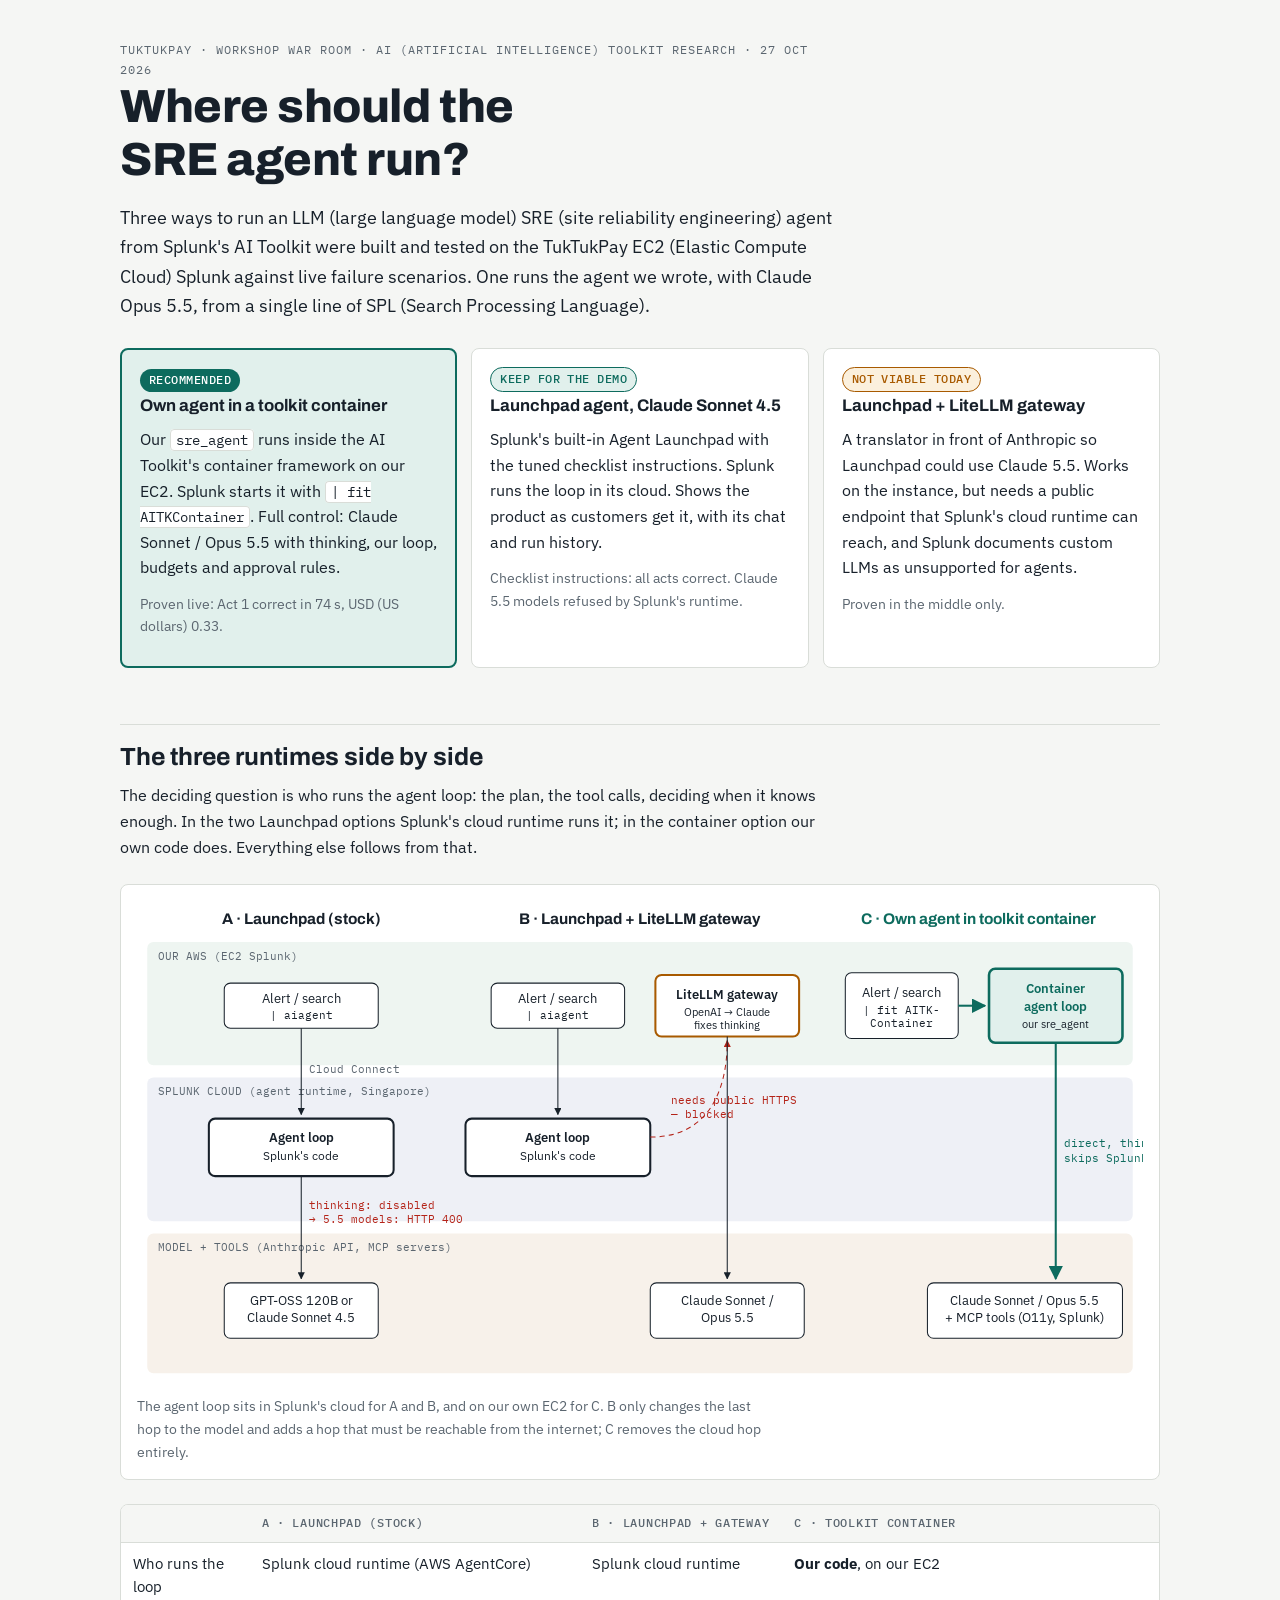
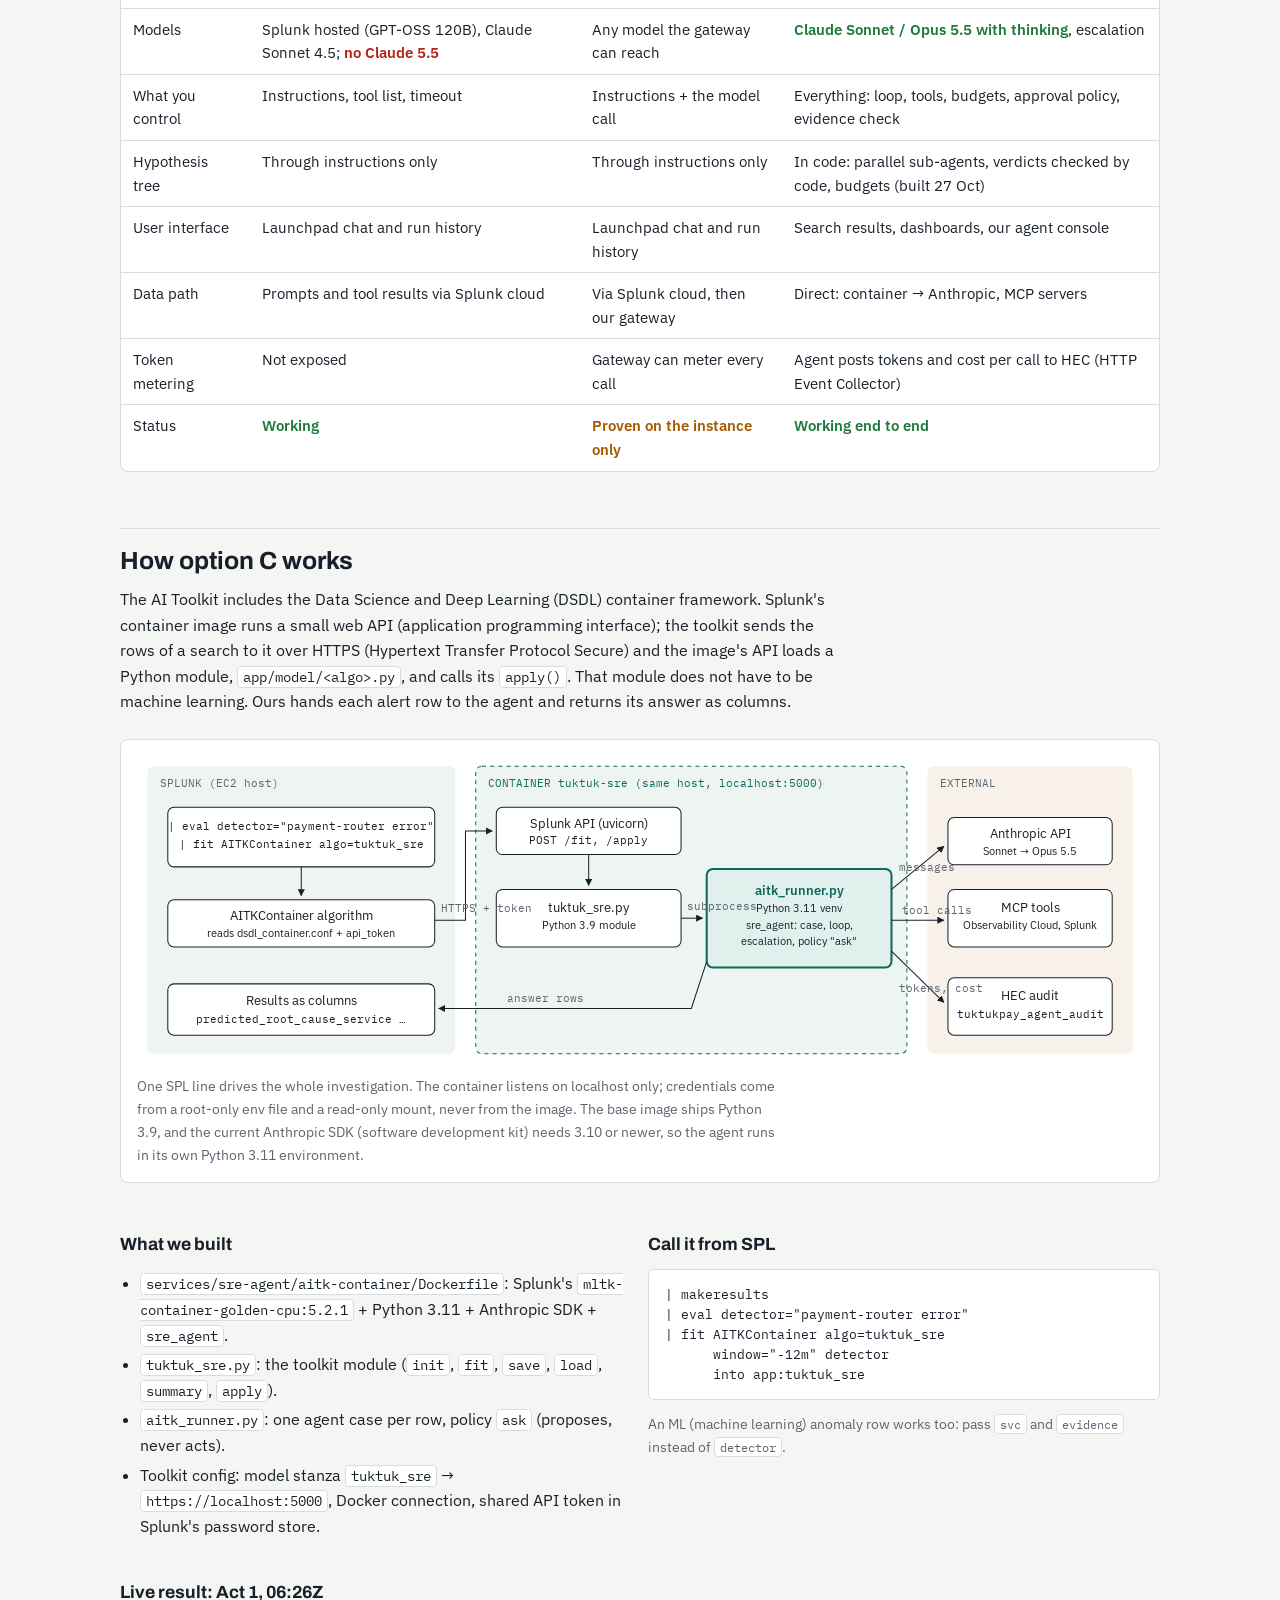
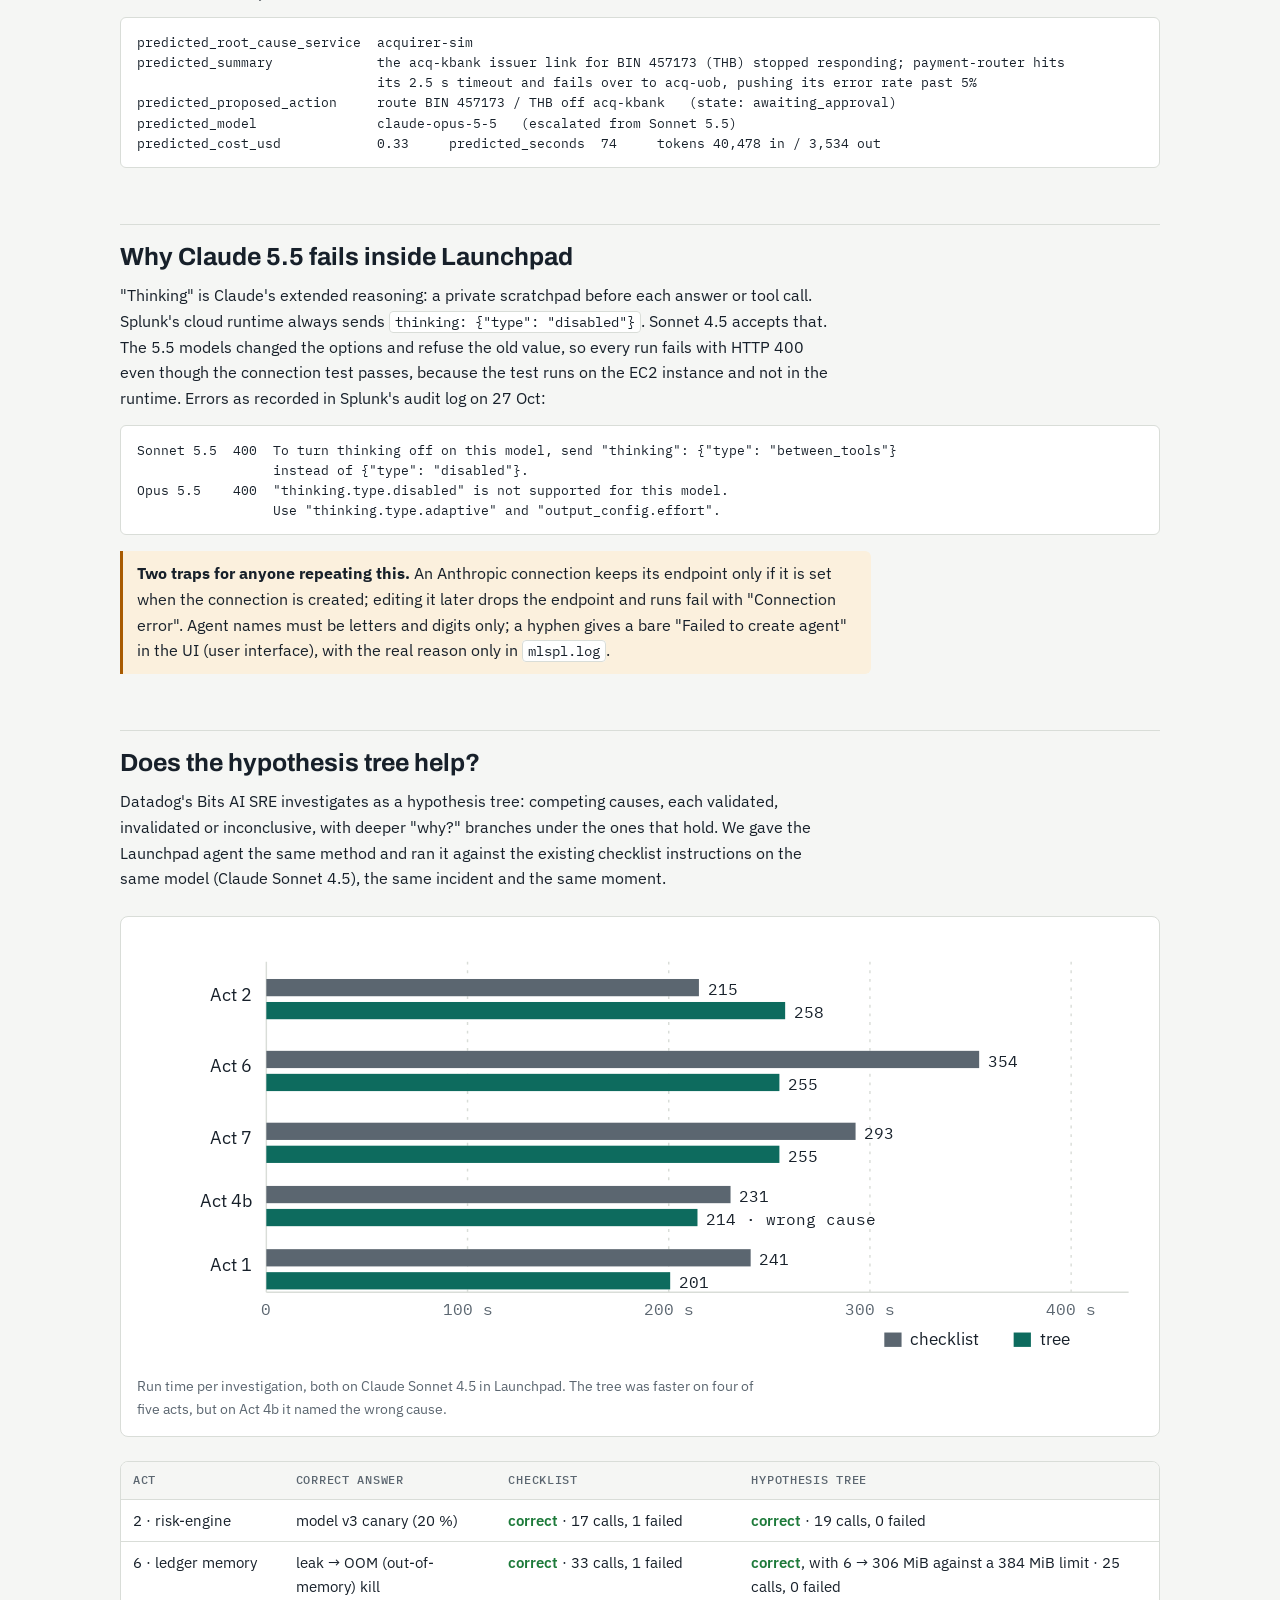
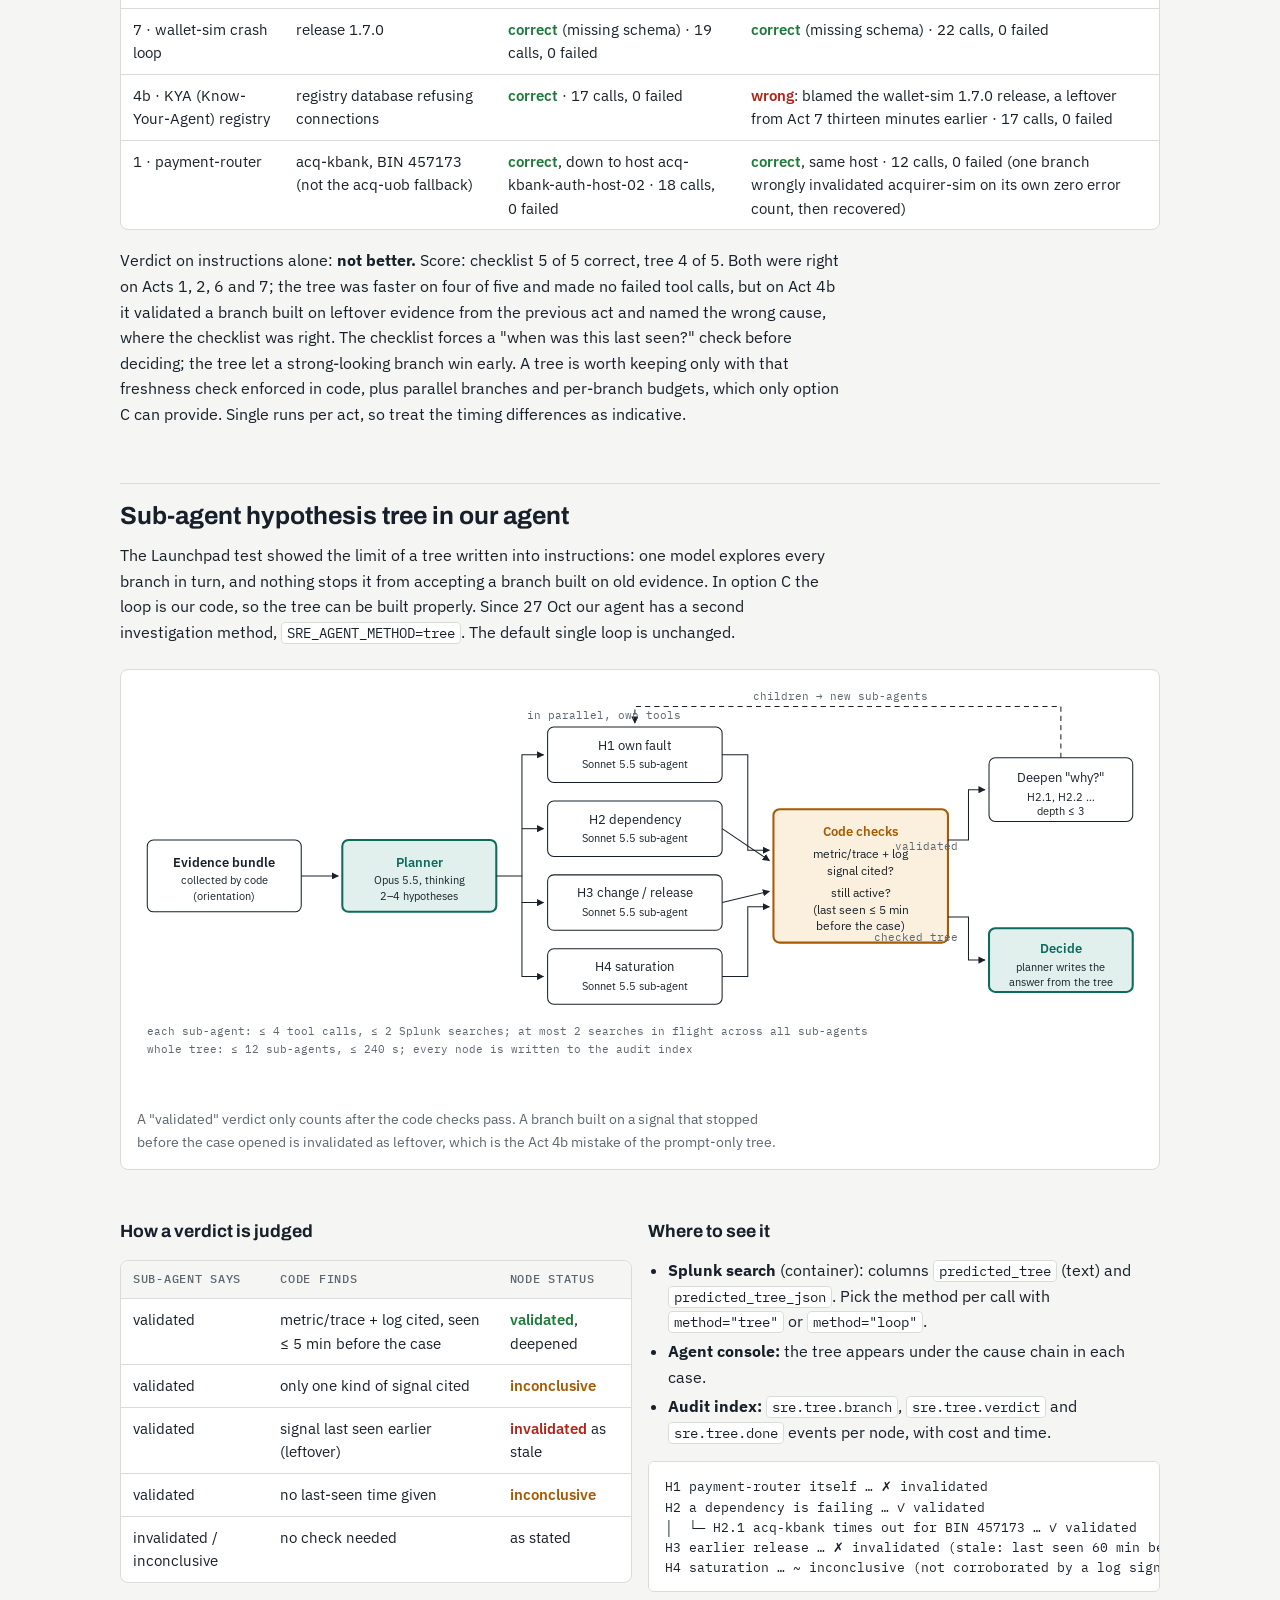
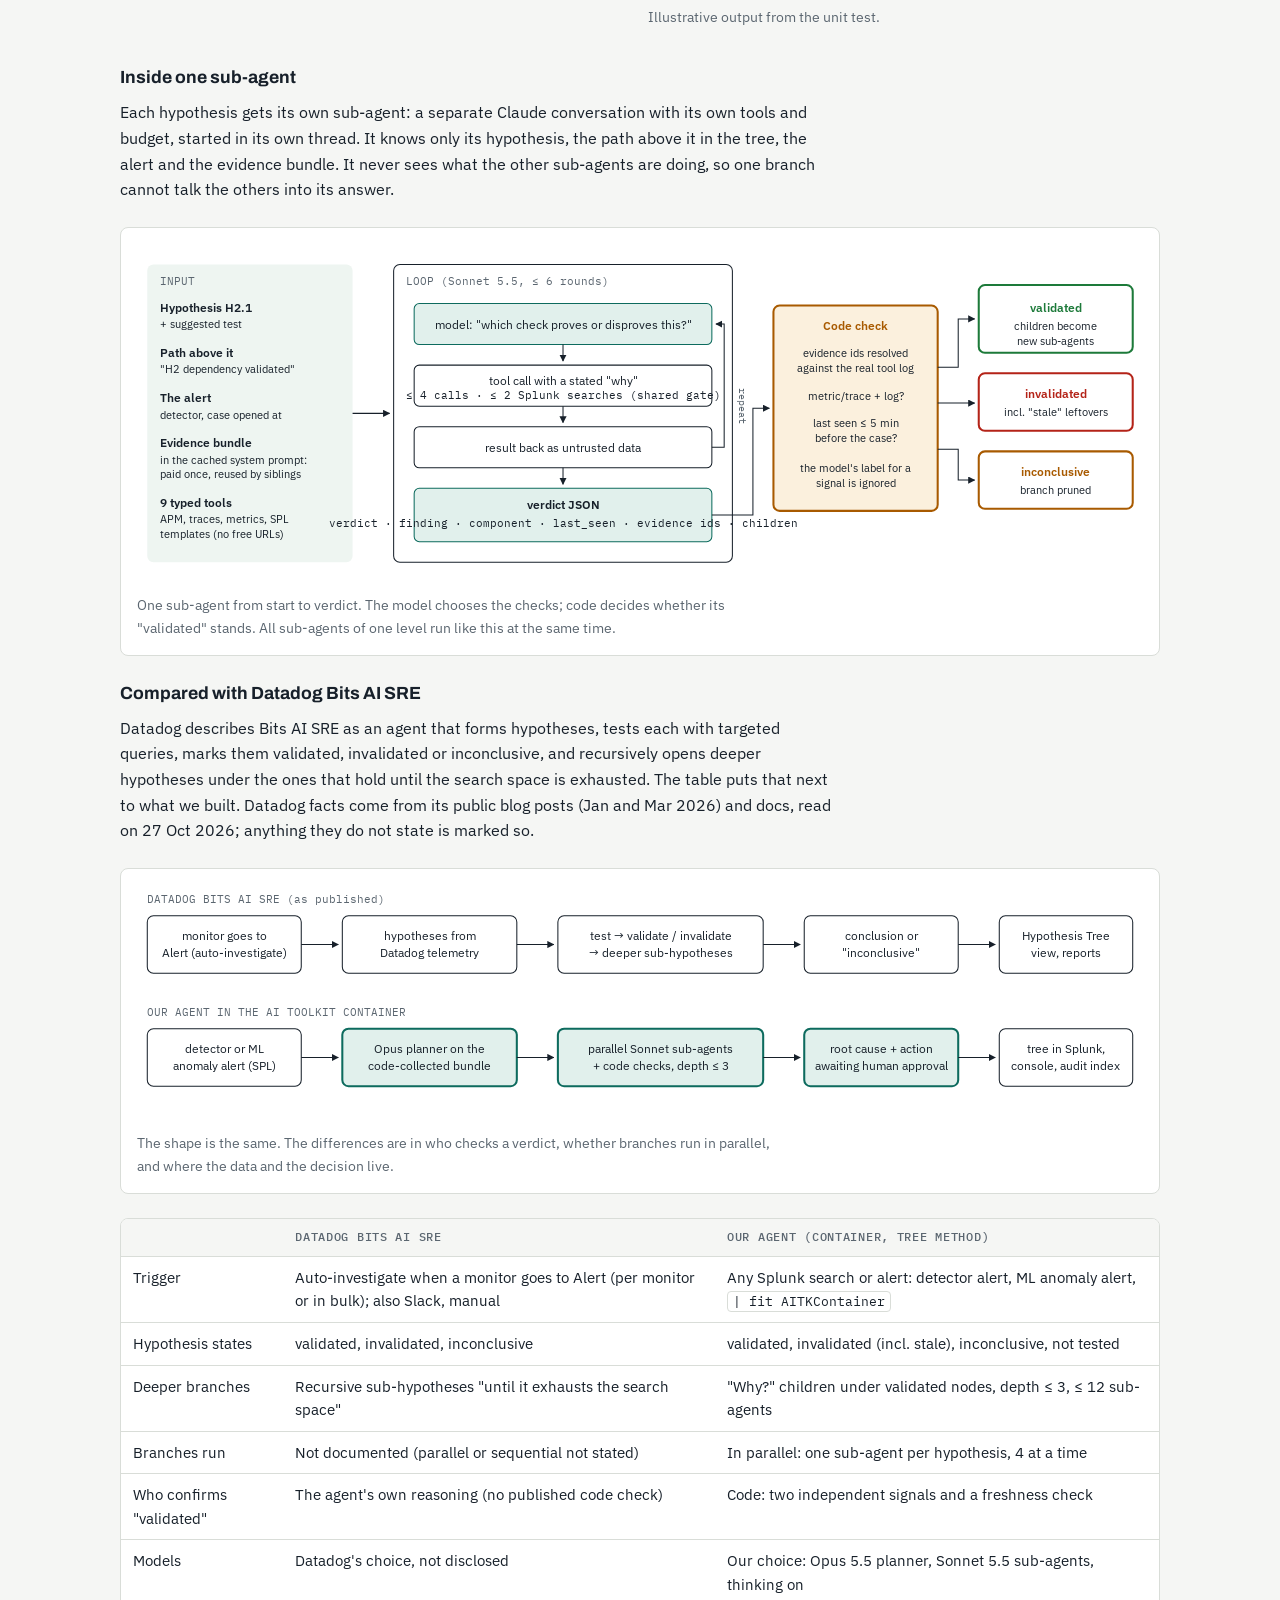
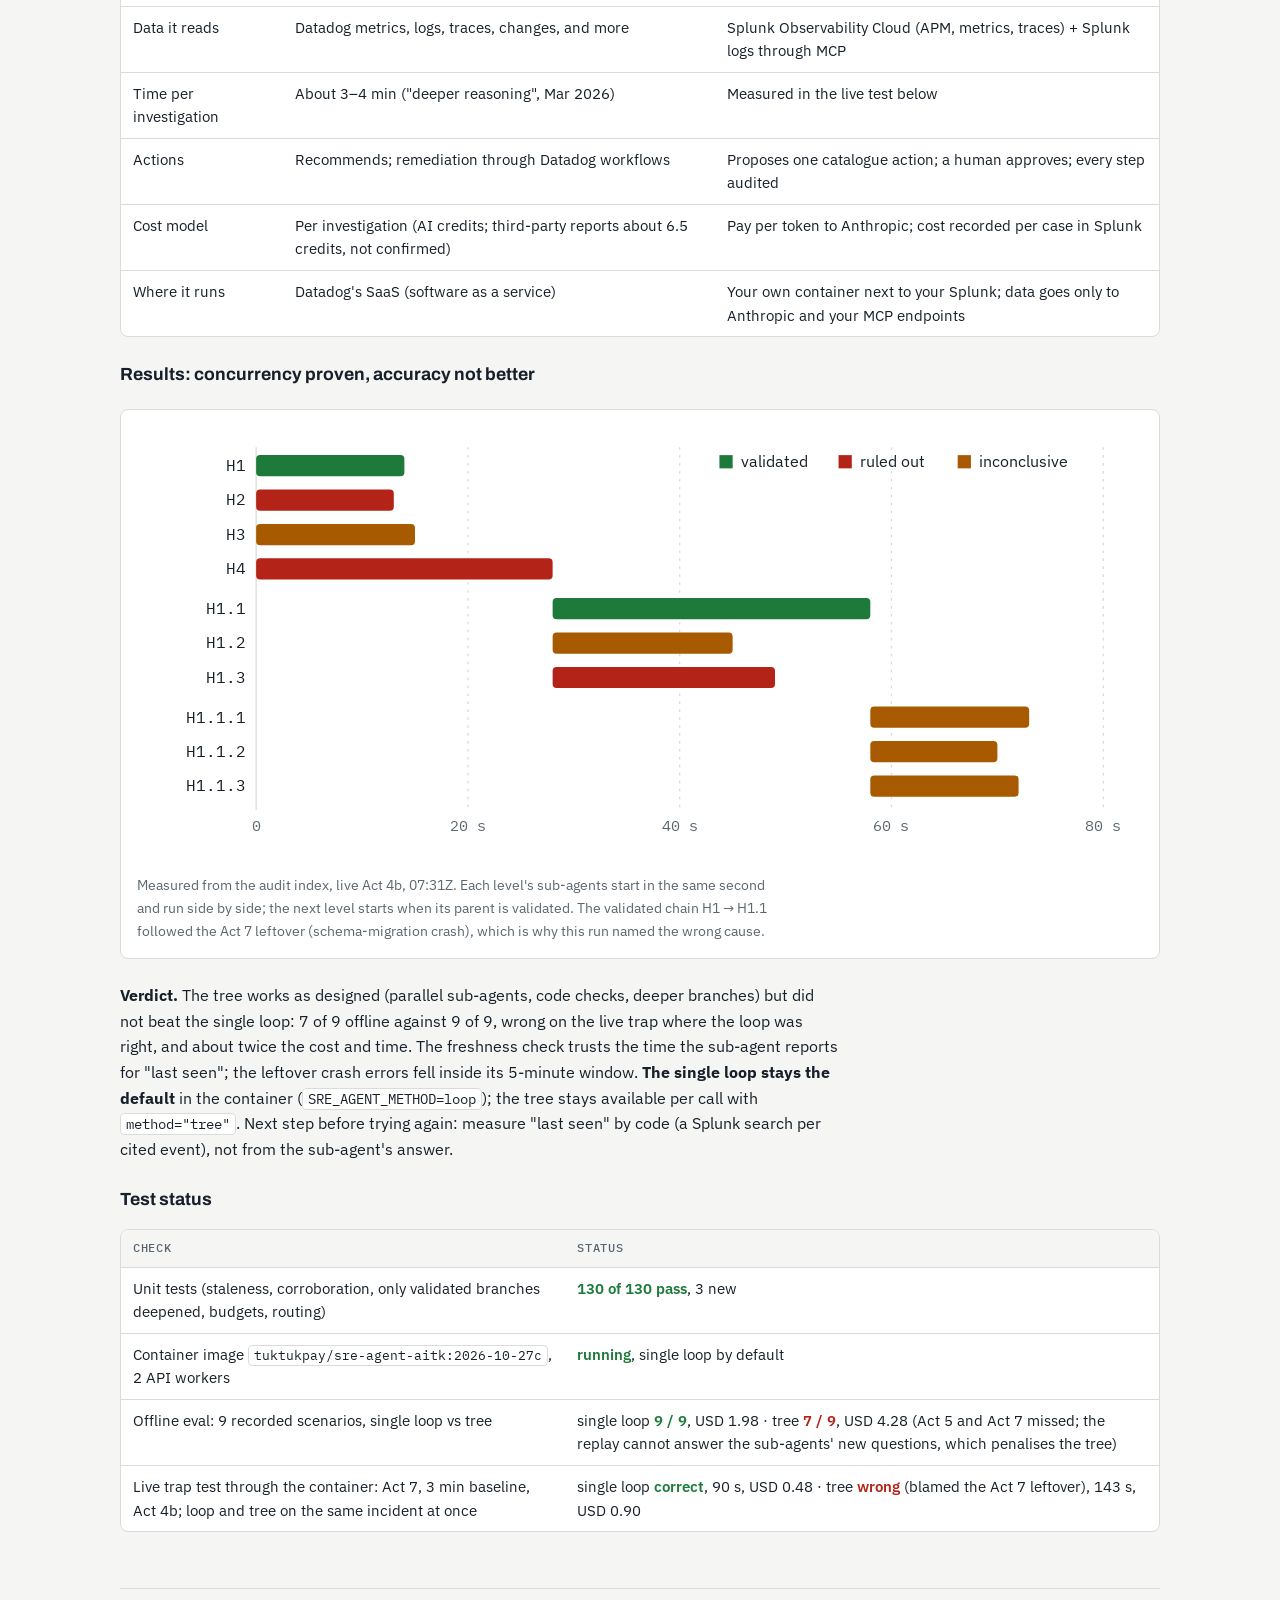
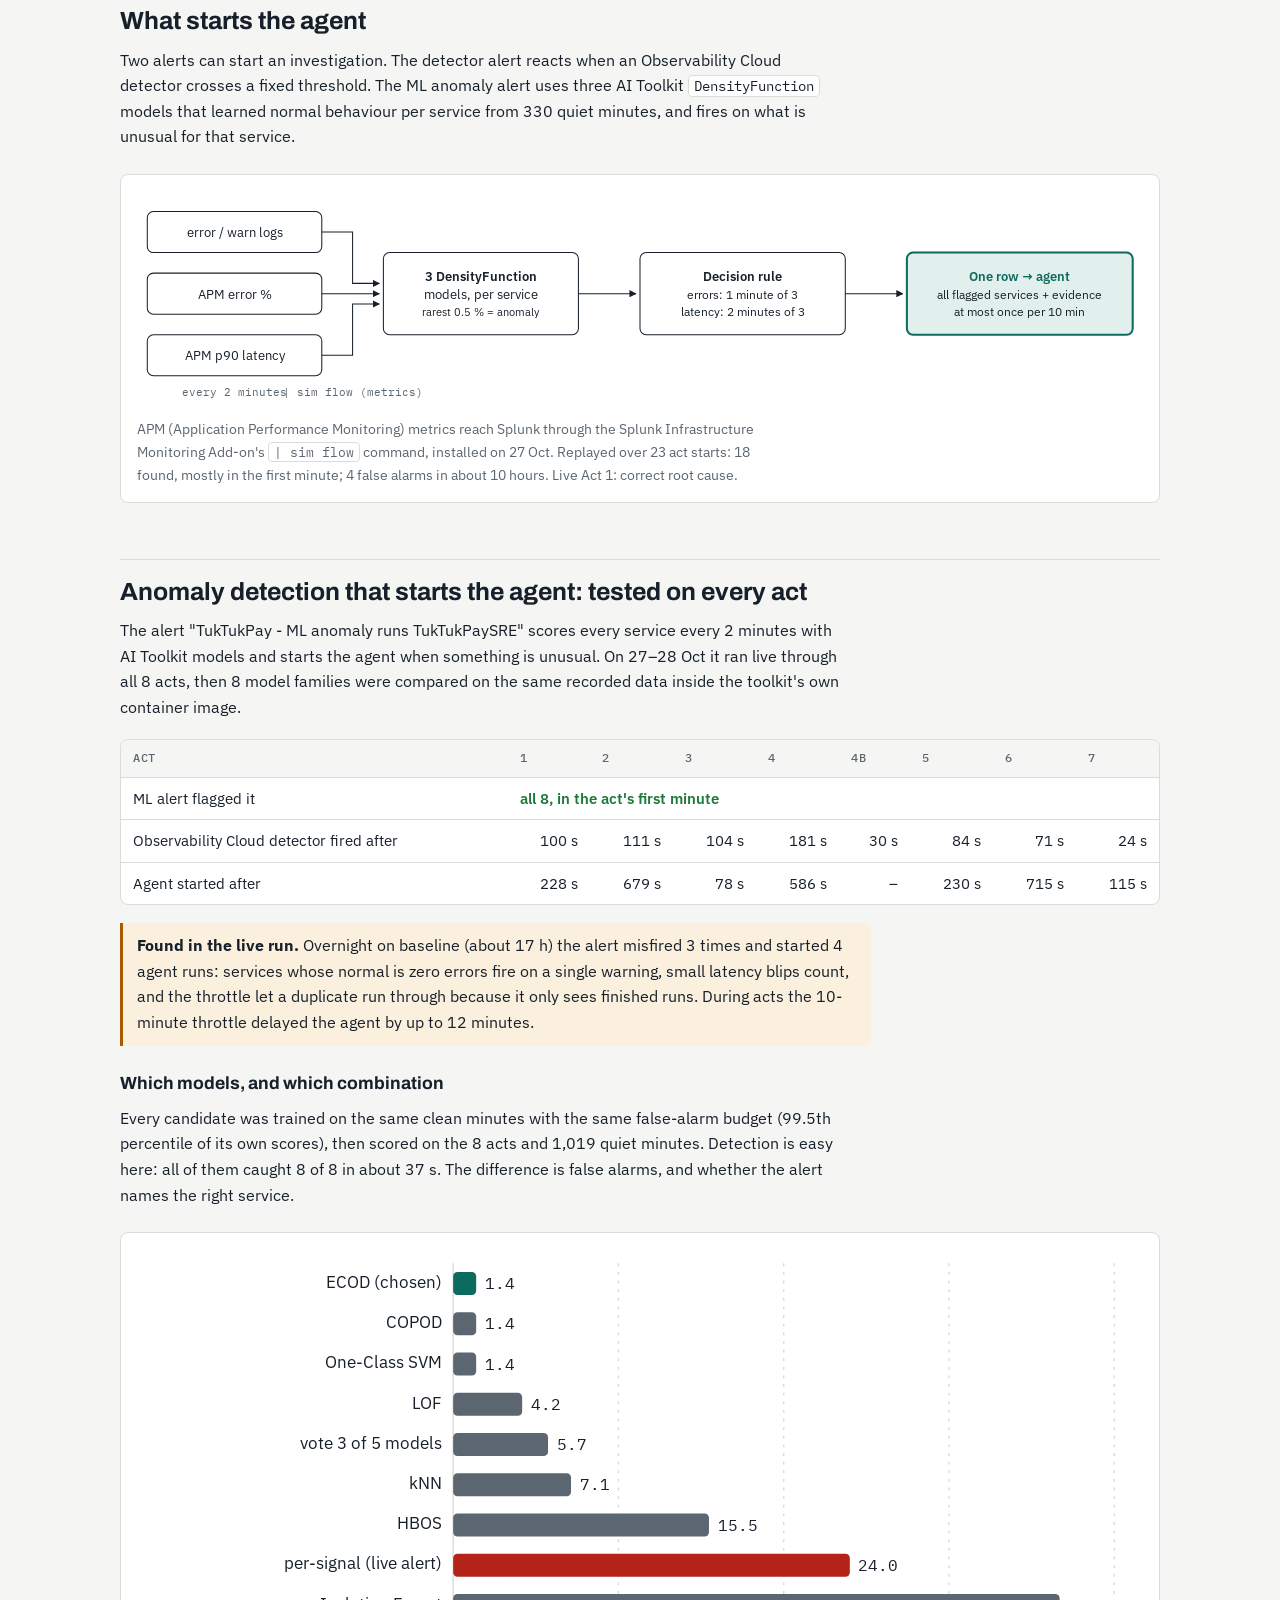
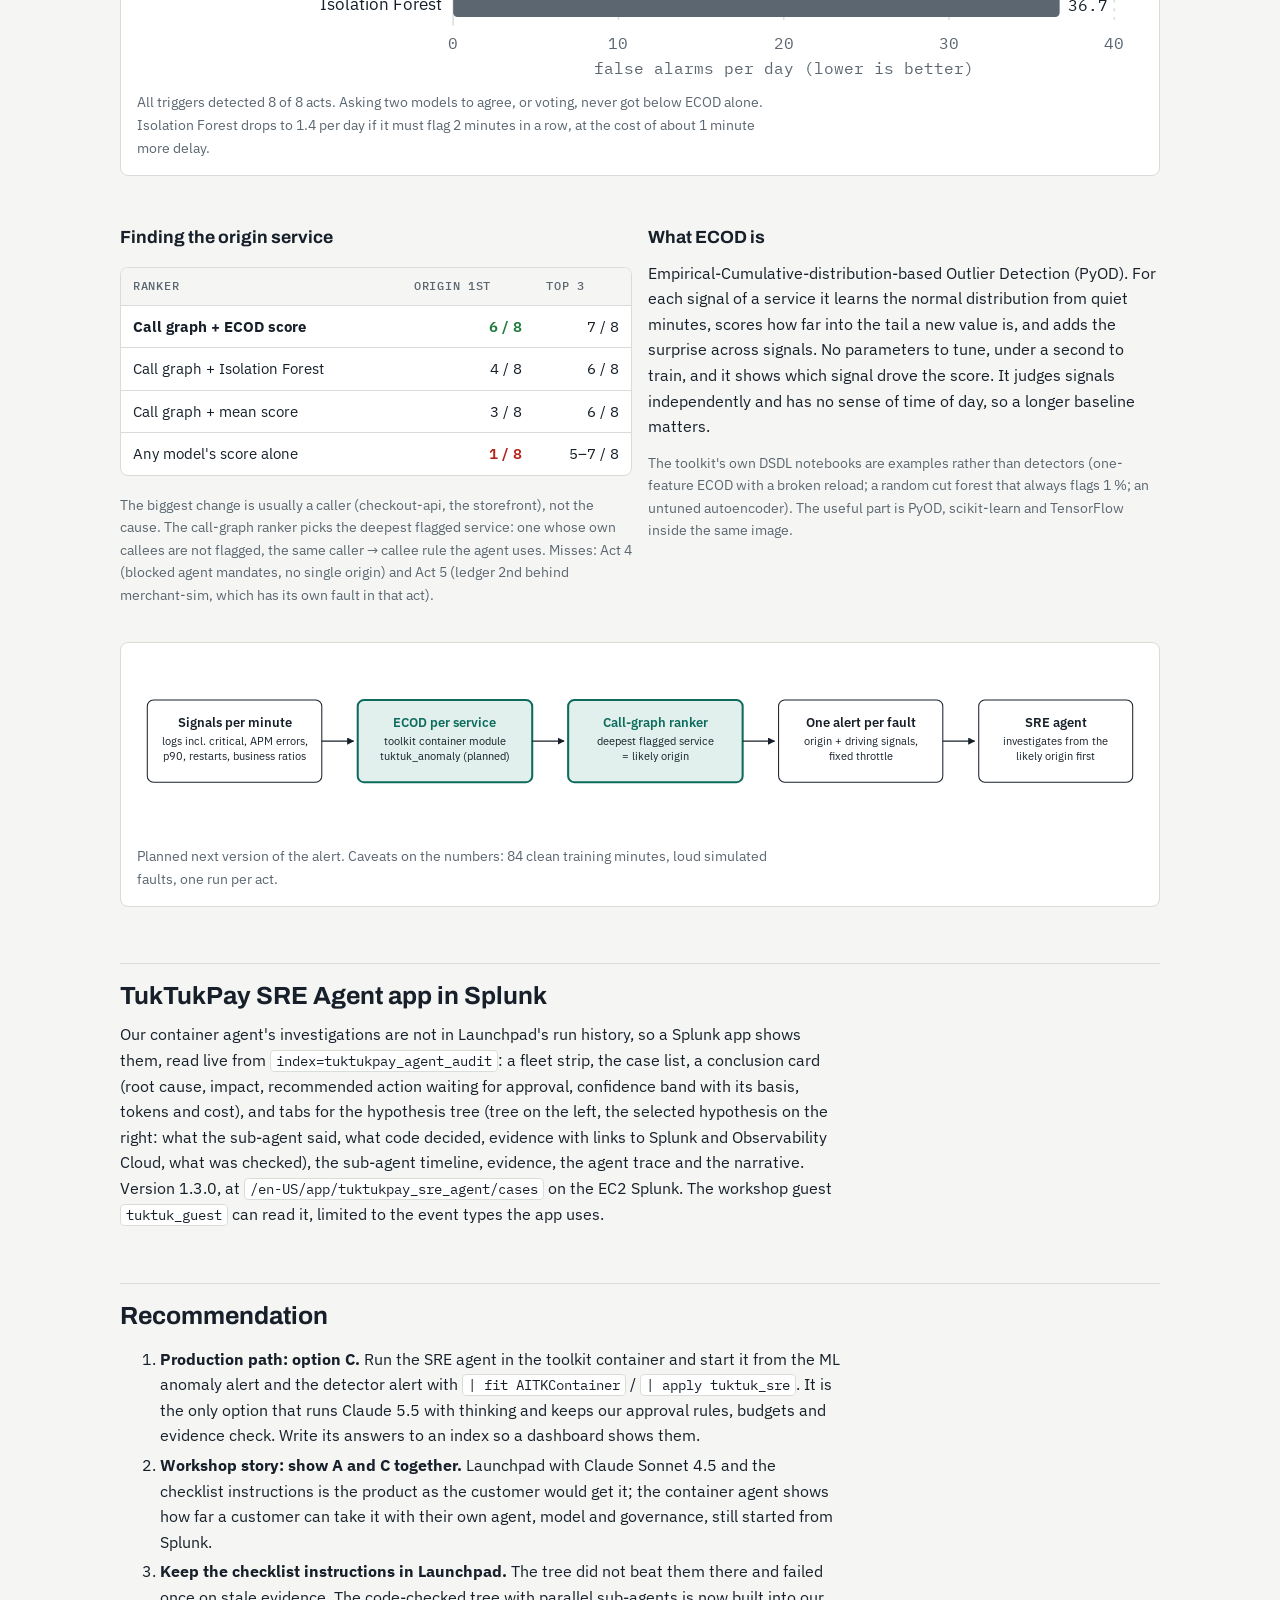
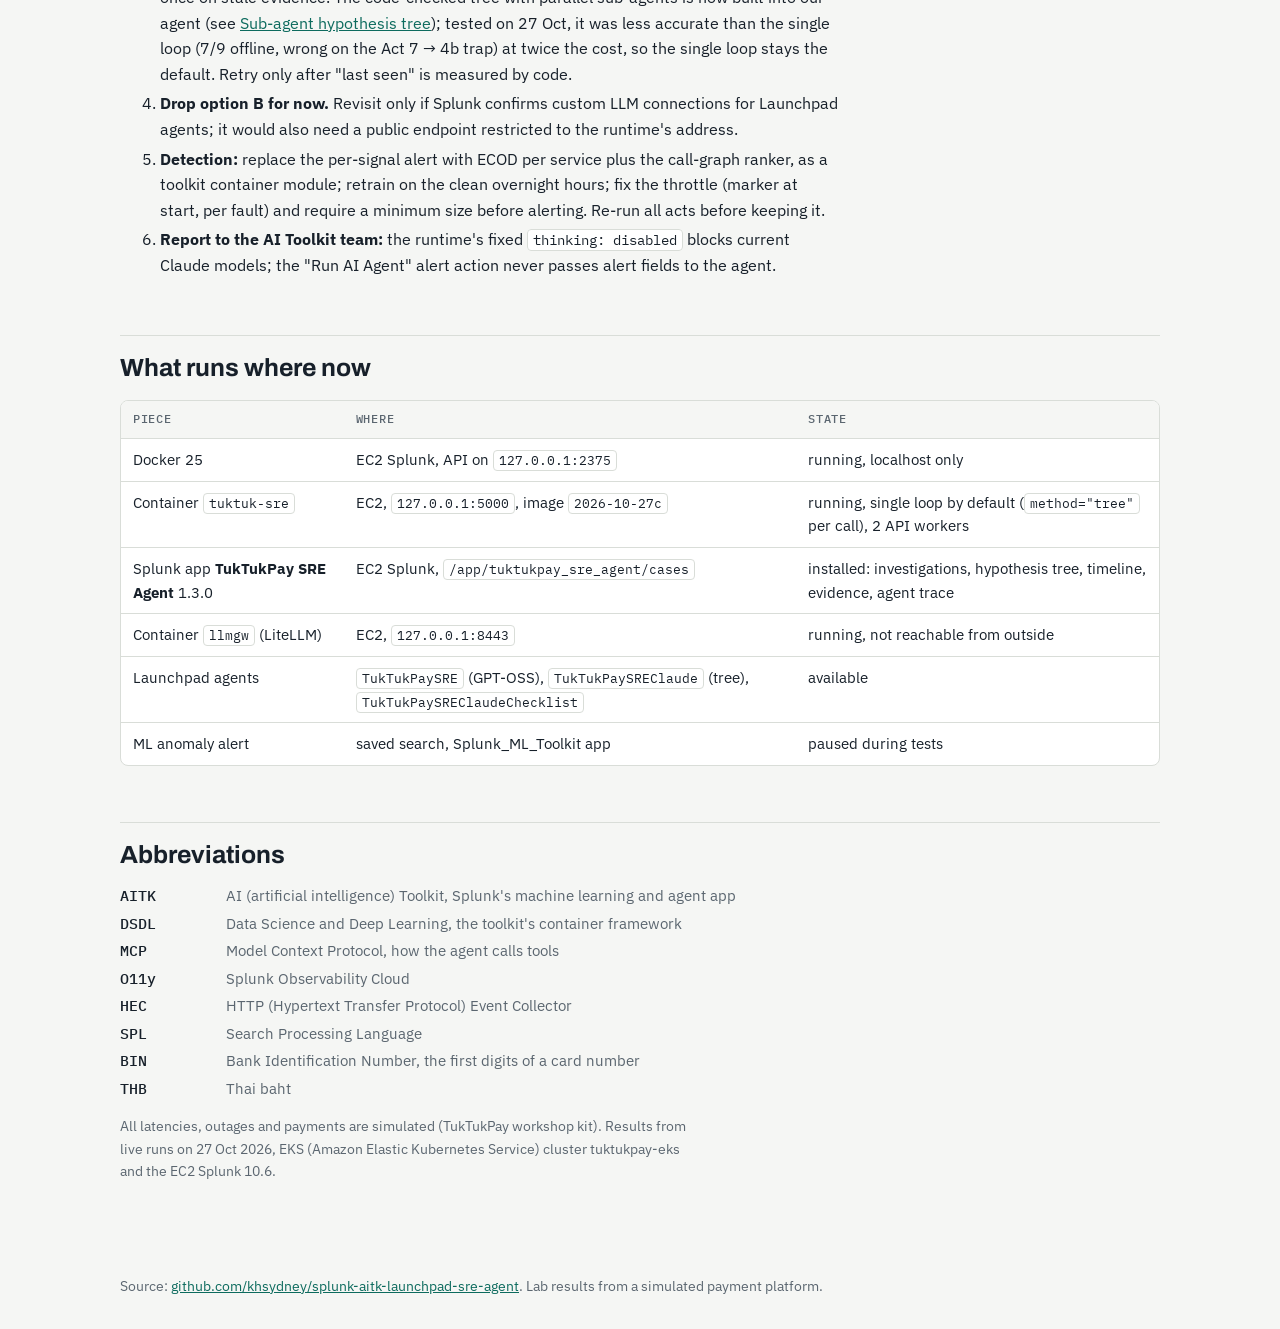
==== docs/index.html @ 6b94ea46 "Publish the write-up as a GitHub Pages site (docs/index.html) and link it from the README" ====
<!doctype html>
<html lang="en">
<head>
<meta charset="utf-8">
<meta name="viewport" content="width=device-width, initial-scale=1, viewport-fit=cover">
<meta name="color-scheme" content="light dark">
<meta name="description" content="Splunk AITK Launchpad based SRE Agent: runtimes in Splunk's AI Toolkit, a sub-agent hypothesis tree, anomaly detection tested on every fault with a model bake-off, and the SRE Agent app.">
<title>TukTukPay Agent Runtimes</title>
<link rel="preconnect" href="https://fonts.googleapis.com">
<link rel="stylesheet" href="https://fonts.googleapis.com/css2?family=Archivo:wght@500;700;800&family=IBM+Plex+Sans:ital,wght@0,400;0,500;0,600;1,400&family=IBM+Plex+Mono:wght@400;500&display=swap">
<style>
/* Layout: one reading column (~70ch) with wide figures; verdict first, then mechanism, then evidence. */
:root{
  --bg:#f5f6f4; --surface:#ffffff; --fg:#17202a; --muted:#5b6670; --line:#d9ddd8;
  --accent:#0d6b5e; --accent-soft:#e1f0ec; --warn:#a85a00; --warn-soft:#fbf0dd; --bad:#b42318; --bad-soft:#fbe4e1; --good:#1d7a3a;
  --zone-splunk:#eef0f6; --zone-aws:#eef5f1; --zone-ext:#f7f1ea;
  --display:"Archivo", "Helvetica Neue", Arial, sans-serif;
  --body:"IBM Plex Sans", "Segoe UI", Roboto, Arial, sans-serif;
  --mono:"IBM Plex Mono", ui-monospace, Menlo, Consolas, monospace;
}
@media (prefers-color-scheme: dark){:root:not([data-theme="light"]){
  --bg:#12171b; --surface:#1a2126; --fg:#e7ebe9; --muted:#9aa6ad; --line:#2e383f;
  --accent:#4cc2ad; --accent-soft:#16332e; --warn:#f0a948; --warn-soft:#352812; --bad:#f2786b; --bad-soft:#3a1d1a; --good:#6ccf8a;
  --zone-splunk:#1d2330; --zone-aws:#172820; --zone-ext:#2a2219; color-scheme:dark}}
:root[data-theme="dark"]{
  --bg:#12171b; --surface:#1a2126; --fg:#e7ebe9; --muted:#9aa6ad; --line:#2e383f;
  --accent:#4cc2ad; --accent-soft:#16332e; --warn:#f0a948; --warn-soft:#352812; --bad:#f2786b; --bad-soft:#3a1d1a; --good:#6ccf8a;
  --zone-splunk:#1d2330; --zone-aws:#172820; --zone-ext:#2a2219; color-scheme:dark}
body{background:var(--bg);color:var(--fg);font-family:var(--body);font-size:16px;line-height:1.6}
.wrap{max-width:1040px;margin:0 auto;padding-inline:20px;padding-block:40px 80px}
.col{max-width:72ch}
h1,h2,h3{font-family:var(--display);text-wrap:balance;line-height:1.15;margin:0}
h1{font-size:clamp(2rem,4.5vw,2.9rem);font-weight:800;letter-spacing:-.01em}
h2{font-size:1.55rem;font-weight:700;margin-top:56px;padding-top:18px;border-top:1px solid var(--line)}
h3{font-size:1.1rem;font-weight:700;margin-top:28px}
p{margin:12px 0}
.eyebrow{font-family:var(--mono);font-size:.78rem;letter-spacing:.08em;text-transform:uppercase;color:var(--muted)}
.lede{font-size:1.15rem;color:var(--fg);margin-top:16px}
code,.mono{font-family:var(--mono);font-size:.88em}
code{background:var(--surface);border:1px solid var(--line);border-radius:4px;padding:1px 5px;overflow-wrap:anywhere}
pre{font-family:var(--mono);font-size:.84rem;background:var(--surface);border:1px solid var(--line);border-radius:6px;padding:14px 16px;overflow-x:auto;line-height:1.5}
.verdict{display:grid;grid-template-columns:repeat(auto-fit,minmax(250px,1fr));gap:14px;margin-top:28px}
.vcard{background:var(--surface);border:1px solid var(--line);border-radius:8px;padding:16px 18px;min-width:0}
.vcard.best{border:2px solid var(--accent);background:var(--accent-soft)}
.vcard h3{margin:4px 0 6px;font-size:1.05rem}
.pill{display:inline-block;font-family:var(--mono);font-size:.72rem;letter-spacing:.04em;text-transform:uppercase;border-radius:999px;padding:2px 9px;font-weight:500}
.p-best{background:var(--accent);color:var(--surface)}
.p-ok{background:var(--accent-soft);color:var(--accent);border:1px solid var(--accent)}
.p-warn{background:var(--warn-soft);color:var(--warn);border:1px solid var(--warn)}
.p-bad{background:var(--bad-soft);color:var(--bad);border:1px solid var(--bad)}
figure{margin:24px 0;background:var(--surface);border:1px solid var(--line);border-radius:8px;padding:16px;min-width:0}
figure .scroll{overflow-x:auto}
figure svg{display:block;max-width:100%;height:auto;color:var(--fg)}
figcaption{font-size:.9rem;color:var(--muted);margin-top:10px;max-width:80ch}
.tbl{overflow-x:auto;margin:18px 0;background:var(--surface);border:1px solid var(--line);border-radius:8px}
table{border-collapse:collapse;width:100%;font-size:.92rem;font-variant-numeric:tabular-nums}
th,td{padding:9px 12px;text-align:left;vertical-align:top;border-bottom:1px solid var(--line)}
th{font-family:var(--mono);font-size:.74rem;letter-spacing:.06em;text-transform:uppercase;color:var(--muted);font-weight:500;background:var(--bg)}
tr:last-child td{border-bottom:0}
td.num{text-align:right;white-space:nowrap}
.yes{color:var(--good);font-weight:600}.no{color:var(--bad);font-weight:600}.part{color:var(--warn);font-weight:600}
.two{display:grid;grid-template-columns:repeat(auto-fit,minmax(300px,1fr));gap:16px}
.two>*{min-width:0}
.note{border-left:3px solid var(--warn);background:var(--warn-soft);padding:10px 14px;border-radius:0 6px 6px 0;margin:16px 0}
ul{padding-left:20px}li{margin:4px 0}
.small{font-size:.88rem;color:var(--muted)}
.glossary{display:grid;grid-template-columns:minmax(90px,max-content) 1fr;gap:4px 16px;font-size:.92rem}
.glossary dt{font-family:var(--mono);font-weight:500}
.glossary dd{margin:0;color:var(--muted)}
a{color:var(--accent)}
@media (max-width:520px){.wrap{padding-inline:16px}h2{margin-top:40px}}
</style>
<style>html,body{margin:0} img{max-width:100%} [hidden]{display:none!important}</style>
</head>
<body>
<div class="wrap">
<header class="col">
  <div class="eyebrow">TukTukPay · workshop war room · AI (artificial intelligence) Toolkit research · 27 Oct 2026</div>
  <h1>Where should the SRE agent run?</h1>
  <p class="lede">Three ways to run an LLM (large language model) SRE (site reliability engineering) agent from Splunk's AI Toolkit were built and tested on the TukTukPay EC2 (Elastic Compute Cloud) Splunk against live failure scenarios. One runs the agent we wrote, with Claude Opus 5.5, from a single line of SPL (Search Processing Language).</p>
</header>

<section>
  <div class="verdict">
    <div class="vcard best">
      <span class="pill p-best">Recommended</span>
      <h3>Own agent in a toolkit container</h3>
      <p>Our <code>sre_agent</code> runs inside the AI Toolkit's container framework on our EC2. Splunk starts it with <code>| fit AITKContainer</code>. Full control: Claude Sonnet / Opus 5.5 with thinking, our loop, budgets and approval rules.</p>
      <p class="small">Proven live: Act 1 correct in 74 s, USD (US dollars) 0.33.</p>
    </div>
    <div class="vcard">
      <span class="pill p-ok">Keep for the demo</span>
      <h3>Launchpad agent, Claude Sonnet 4.5</h3>
      <p>Splunk's built-in Agent Launchpad with the tuned checklist instructions. Splunk runs the loop in its cloud. Shows the product as customers get it, with its chat and run history.</p>
      <p class="small">Checklist instructions: all acts correct. Claude 5.5 models refused by Splunk's runtime.</p>
    </div>
    <div class="vcard">
      <span class="pill p-warn">Not viable today</span>
      <h3>Launchpad + LiteLLM gateway</h3>
      <p>A translator in front of Anthropic so Launchpad could use Claude 5.5. Works on the instance, but needs a public endpoint that Splunk's cloud runtime can reach, and Splunk documents custom LLMs as unsupported for agents.</p>
      <p class="small">Proven in the middle only.</p>
    </div>
  </div>
</section>

<h2>The three runtimes side by side</h2>
<div class="col"><p>The deciding question is who runs the agent loop: the plan, the tool calls, deciding when it knows enough. In the two Launchpad options Splunk's cloud runtime runs it; in the container option our own code does. Everything else follows from that.</p></div>

<figure>
  <div class="scroll">
  <svg viewBox="0 0 980 470" role="img" aria-label="Three runtime options. Option A and B run the agent loop in Splunk's cloud runtime, option B adds a gateway on our EC2 between the runtime and Anthropic. Option C runs the loop in a container on our EC2 next to Splunk.">
    <defs>
      <marker id="ar" viewBox="0 0 10 10" refX="9" refY="5" markerWidth="7" markerHeight="7" orient="auto-start-reverse"><path d="M0,0 L10,5 L0,10 z" fill="currentColor"/></marker>
      <marker id="arA" viewBox="0 0 10 10" refX="9" refY="5" markerWidth="7" markerHeight="7" orient="auto-start-reverse"><path d="M0,0 L10,5 L0,10 z" fill="var(--accent)"/></marker>
      <marker id="arB" viewBox="0 0 10 10" refX="9" refY="5" markerWidth="7" markerHeight="7" orient="auto-start-reverse"><path d="M0,0 L10,5 L0,10 z" fill="var(--bad)"/></marker>
    </defs>
    <!-- column titles -->
    <text x="160" y="22" text-anchor="middle" font-family="var(--display)" font-weight="700" font-size="15" fill="currentColor">A · Launchpad (stock)</text>
    <text x="490" y="22" text-anchor="middle" font-family="var(--display)" font-weight="700" font-size="15" fill="currentColor">B · Launchpad + LiteLLM gateway</text>
    <text x="820" y="22" text-anchor="middle" font-family="var(--display)" font-weight="700" font-size="15" fill="var(--accent)">C · Own agent in toolkit container</text>

    <!-- zones: rows -->
    <g font-family="var(--mono)" font-size="11" fill="var(--muted)">
      <rect x="10" y="40" width="960" height="120" rx="6" fill="var(--zone-aws)"/>
      <text x="20" y="57">OUR AWS (EC2 Splunk)</text>
      <rect x="10" y="172" width="960" height="140" rx="6" fill="var(--zone-splunk)"/>
      <text x="20" y="189">SPLUNK CLOUD (agent runtime, Singapore)</text>
      <rect x="10" y="324" width="960" height="136" rx="6" fill="var(--zone-ext)"/>
      <text x="20" y="341">MODEL + TOOLS (Anthropic API, MCP servers)</text>
    </g>

    <!-- A -->
    <g font-family="var(--body)" font-size="12.5" fill="currentColor" text-anchor="middle">
      <rect x="85" y="80" width="150" height="44" rx="6" fill="var(--surface)" stroke="currentColor"/>
      <text x="160" y="99">Alert / search</text><text x="160" y="115" font-family="var(--mono)" font-size="11">| aiagent</text>
      <rect x="70" y="212" width="180" height="56" rx="6" fill="var(--surface)" stroke="currentColor" stroke-width="2"/>
      <text x="160" y="235" font-weight="600">Agent loop</text><text x="160" y="252" font-size="11.5">Splunk's code</text>
      <rect x="85" y="372" width="150" height="54" rx="6" fill="var(--surface)" stroke="currentColor"/>
      <text x="160" y="394">GPT-OSS 120B or</text><text x="160" y="410">Claude Sonnet 4.5</text>
    </g>
    <line x1="160" y1="124" x2="160" y2="208" stroke="currentColor" marker-end="url(#ar)"/>
    <text x="168" y="168" font-family="var(--mono)" font-size="10.5" fill="var(--muted)">Cloud Connect</text>
    <line x1="160" y1="268" x2="160" y2="368" stroke="currentColor" marker-end="url(#ar)"/>
    <text x="168" y="300" font-family="var(--mono)" font-size="10.5" fill="var(--bad)">thinking: disabled</text>
    <text x="168" y="314" font-family="var(--mono)" font-size="10.5" fill="var(--bad)">→ 5.5 models: HTTP 400</text>

    <!-- B -->
    <g font-family="var(--body)" font-size="12.5" fill="currentColor" text-anchor="middle">
      <rect x="345" y="80" width="130" height="44" rx="6" fill="var(--surface)" stroke="currentColor"/>
      <text x="410" y="99">Alert / search</text><text x="410" y="115" font-family="var(--mono)" font-size="11">| aiagent</text>
      <rect x="505" y="72" width="140" height="60" rx="6" fill="var(--surface)" stroke="var(--warn)" stroke-width="2"/>
      <text x="575" y="95" font-weight="600">LiteLLM gateway</text><text x="575" y="112" font-size="11">OpenAI → Claude</text><text x="575" y="125" font-size="11">fixes thinking</text>
      <rect x="320" y="212" width="180" height="56" rx="6" fill="var(--surface)" stroke="currentColor" stroke-width="2"/>
      <text x="410" y="235" font-weight="600">Agent loop</text><text x="410" y="252" font-size="11.5">Splunk's code</text>
      <rect x="500" y="372" width="150" height="54" rx="6" fill="var(--surface)" stroke="currentColor"/>
      <text x="575" y="394">Claude Sonnet /</text><text x="575" y="410">Opus 5.5</text>
    </g>
    <line x1="410" y1="124" x2="410" y2="208" stroke="currentColor" marker-end="url(#ar)"/>
    <path d="M500 230 C 560 230, 575 180, 575 136" fill="none" stroke="var(--bad)" stroke-dasharray="5 4" marker-end="url(#arB)"/>
    <text x="520" y="198" font-family="var(--mono)" font-size="10.5" fill="var(--bad)">needs public HTTPS</text>
    <text x="520" y="211" font-family="var(--mono)" font-size="10.5" fill="var(--bad)">— blocked</text>
    <line x1="575" y1="132" x2="575" y2="368" stroke="currentColor" marker-end="url(#ar)"/>

    <!-- C -->
    <g font-family="var(--body)" font-size="12.5" fill="currentColor" text-anchor="middle">
      <rect x="690" y="70" width="110" height="64" rx="6" fill="var(--surface)" stroke="currentColor"/>
      <text x="745" y="94">Alert / search</text><text x="745" y="110" font-family="var(--mono)" font-size="10.5">| fit AITK-</text><text x="745" y="123" font-family="var(--mono)" font-size="10.5">Container</text>
      <rect x="830" y="66" width="130" height="72" rx="6" fill="var(--accent-soft)" stroke="var(--accent)" stroke-width="2.5"/>
      <text x="895" y="90" font-weight="600" fill="var(--accent)">Container</text><text x="895" y="107" font-weight="600" fill="var(--accent)">agent loop</text><text x="895" y="124" font-size="11">our sre_agent</text>
      <rect x="770" y="372" width="190" height="54" rx="6" fill="var(--surface)" stroke="currentColor"/>
      <text x="865" y="394">Claude Sonnet / Opus 5.5</text><text x="865" y="410">+ MCP tools (O11y, Splunk)</text>
    </g>
    <line x1="800" y1="102" x2="826" y2="102" stroke="var(--accent)" stroke-width="2" marker-end="url(#arA)"/>
    <line x1="895" y1="138" x2="895" y2="368" stroke="var(--accent)" stroke-width="2" marker-end="url(#arA)"/>
    <text x="903" y="240" font-family="var(--mono)" font-size="10.5" fill="var(--accent)">direct, thinking on</text>
    <text x="903" y="254" font-family="var(--mono)" font-size="10.5" fill="var(--accent)">skips Splunk cloud</text>
  </svg>
  </div>
  <figcaption>The agent loop sits in Splunk's cloud for A and B, and on our own EC2 for C. B only changes the last hop to the model and adds a hop that must be reachable from the internet; C removes the cloud hop entirely.</figcaption>
</figure>

<div class="tbl"><table>
  <thead><tr><th></th><th>A · Launchpad (stock)</th><th>B · Launchpad + gateway</th><th>C · Toolkit container</th></tr></thead>
  <tbody>
    <tr><td>Who runs the loop</td><td>Splunk cloud runtime (AWS AgentCore)</td><td>Splunk cloud runtime</td><td><b>Our code</b>, on our EC2</td></tr>
    <tr><td>Models</td><td>Splunk hosted (GPT-OSS 120B), Claude Sonnet 4.5; <span class="no">no Claude 5.5</span></td><td>Any model the gateway can reach</td><td><span class="yes">Claude Sonnet / Opus 5.5 with thinking</span>, escalation</td></tr>
    <tr><td>What you control</td><td>Instructions, tool list, timeout</td><td>Instructions + the model call</td><td>Everything: loop, tools, budgets, approval policy, evidence check</td></tr>
    <tr><td>Hypothesis tree</td><td>Through instructions only</td><td>Through instructions only</td><td>In code: parallel sub-agents, verdicts checked by code, budgets (built 27 Oct)</td></tr>
    <tr><td>User interface</td><td>Launchpad chat and run history</td><td>Launchpad chat and run history</td><td>Search results, dashboards, our agent console</td></tr>
    <tr><td>Data path</td><td>Prompts and tool results via Splunk cloud</td><td>Via Splunk cloud, then our gateway</td><td>Direct: container → Anthropic, MCP servers</td></tr>
    <tr><td>Token metering</td><td>Not exposed</td><td>Gateway can meter every call</td><td>Agent posts tokens and cost per call to HEC (HTTP Event Collector)</td></tr>
    <tr><td>Status</td><td><span class="yes">Working</span></td><td><span class="part">Proven on the instance only</span></td><td><span class="yes">Working end to end</span></td></tr>
  </tbody>
</table></div>

<h2>How option C works</h2>
<div class="col">
<p>The AI Toolkit includes the Data Science and Deep Learning (DSDL) container framework. Splunk's container image runs a small web API (application programming interface); the toolkit sends the rows of a search to it over HTTPS (Hypertext Transfer Protocol Secure) and the image's API loads a Python module, <code>app/model/&lt;algo&gt;.py</code>, and calls its <code>apply()</code>. That module does not have to be machine learning. Ours hands each alert row to the agent and returns its answer as columns.</p>
</div>

<figure>
  <div class="scroll">
  <svg viewBox="0 0 980 300" role="img" aria-label="Option C request path: a Splunk search sends rows to the container API, the toolkit module runs the agent in a Python 3.11 environment, the agent calls Claude and the MCP tools, and the answer returns as search columns while every call is logged to the audit index.">
    <defs>
      <marker id="ar2" viewBox="0 0 10 10" refX="9" refY="5" markerWidth="7" markerHeight="7" orient="auto"><path d="M0,0 L10,5 L0,10 z" fill="currentColor"/></marker>
    </defs>
    <rect x="10" y="10" width="300" height="280" rx="6" fill="var(--zone-aws)"/>
    <text x="22" y="30" font-family="var(--mono)" font-size="11" fill="var(--muted)">SPLUNK (EC2 host)</text>
    <rect x="330" y="10" width="420" height="280" rx="6" fill="var(--zone-aws)" stroke="var(--accent)" stroke-dasharray="4 4"/>
    <text x="342" y="30" font-family="var(--mono)" font-size="11" fill="var(--accent)">CONTAINER tuktuk-sre (same host, localhost:5000)</text>
    <rect x="770" y="10" width="200" height="280" rx="6" fill="var(--zone-ext)"/>
    <text x="782" y="30" font-family="var(--mono)" font-size="11" fill="var(--muted)">EXTERNAL</text>
    <g font-family="var(--body)" font-size="12.5" fill="currentColor" text-anchor="middle">
      <rect x="30" y="50" width="260" height="58" rx="6" fill="var(--surface)" stroke="currentColor"/>
      <text x="160" y="72" font-family="var(--mono)" font-size="11">| eval detector="payment-router error"</text>
      <text x="160" y="90" font-family="var(--mono)" font-size="11">| fit AITKContainer algo=tuktuk_sre</text>
      <rect x="30" y="140" width="260" height="46" rx="6" fill="var(--surface)" stroke="currentColor"/>
      <text x="160" y="160">AITKContainer algorithm</text><text x="160" y="176" font-size="11">reads dsdl_container.conf + api_token</text>
      <rect x="30" y="222" width="260" height="50" rx="6" fill="var(--surface)" stroke="currentColor"/>
      <text x="160" y="243">Results as columns</text><text x="160" y="260" font-family="var(--mono)" font-size="10.5">predicted_root_cause_service …</text>

      <rect x="350" y="50" width="180" height="46" rx="6" fill="var(--surface)" stroke="currentColor"/>
      <text x="440" y="70">Splunk API (uvicorn)</text><text x="440" y="86" font-family="var(--mono)" font-size="11">POST /fit, /apply</text>
      <rect x="350" y="130" width="180" height="56" rx="6" fill="var(--surface)" stroke="currentColor"/>
      <text x="440" y="152">tuktuk_sre.py</text><text x="440" y="169" font-size="11">Python 3.9 module</text>
      <rect x="555" y="110" width="180" height="96" rx="6" fill="var(--accent-soft)" stroke="var(--accent)" stroke-width="2"/>
      <text x="645" y="135" font-weight="600" fill="var(--accent)">aitk_runner.py</text><text x="645" y="152" font-size="11">Python 3.11 venv</text><text x="645" y="169" font-size="11">sre_agent: case, loop,</text><text x="645" y="184" font-size="11">escalation, policy "ask"</text>

      <rect x="790" y="60" width="160" height="46" rx="6" fill="var(--surface)" stroke="currentColor"/>
      <text x="870" y="80">Anthropic API</text><text x="870" y="96" font-size="11">Sonnet → Opus 5.5</text>
      <rect x="790" y="130" width="160" height="56" rx="6" fill="var(--surface)" stroke="currentColor"/>
      <text x="870" y="152">MCP tools</text><text x="870" y="169" font-size="11">Observability Cloud, Splunk</text>
      <rect x="790" y="216" width="160" height="56" rx="6" fill="var(--surface)" stroke="currentColor"/>
      <text x="870" y="238">HEC audit</text><text x="870" y="255" font-family="var(--mono)" font-size="10.5">tuktukpay_agent_audit</text>
    </g>
    <g stroke="currentColor" fill="none">
      <line x1="160" y1="108" x2="160" y2="136" marker-end="url(#ar2)"/>
      <path d="M290 160 L320 160 L320 73 L346 73" marker-end="url(#ar2)"/>
      <line x1="440" y1="96" x2="440" y2="126" marker-end="url(#ar2)"/>
      <line x1="530" y1="158" x2="551" y2="158" marker-end="url(#ar2)"/>
      <line x1="735" y1="130" x2="786" y2="88" marker-end="url(#ar2)"/>
      <line x1="735" y1="160" x2="786" y2="160" marker-end="url(#ar2)"/>
      <line x1="735" y1="190" x2="786" y2="240" marker-end="url(#ar2)"/>
      <path d="M555 200 L540 246 L294 246" marker-end="url(#ar2)"/>
    </g>
    <g font-family="var(--mono)" font-size="10.5" fill="var(--muted)">
      <text x="296" y="152">HTTPS + token</text>
      <text x="536" y="150">subprocess</text>
      <text x="742" y="112">messages</text>
      <text x="745" y="154">tool calls</text>
      <text x="742" y="230">tokens, cost</text>
      <text x="360" y="240">answer rows</text>
    </g>
  </svg>
  </div>
  <figcaption>One SPL line drives the whole investigation. The container listens on localhost only; credentials come from a root-only env file and a read-only mount, never from the image. The base image ships Python 3.9, and the current Anthropic SDK (software development kit) needs 3.10 or newer, so the agent runs in its own Python 3.11 environment.</figcaption>
</figure>

<div class="two">
<div>
<h3>What we built</h3>
<ul>
  <li><code>services/sre-agent/aitk-container/Dockerfile</code>: Splunk's <code>mltk-container-golden-cpu:5.2.1</code> + Python 3.11 + Anthropic SDK + <code>sre_agent</code>.</li>
  <li><code>tuktuk_sre.py</code>: the toolkit module (<code>init</code>, <code>fit</code>, <code>save</code>, <code>load</code>, <code>summary</code>, <code>apply</code>).</li>
  <li><code>aitk_runner.py</code>: one agent case per row, policy <code>ask</code> (proposes, never acts).</li>
  <li>Toolkit config: model stanza <code>tuktuk_sre</code> → <code>https://localhost:5000</code>, Docker connection, shared API token in Splunk's password store.</li>
</ul>
</div>
<div>
<h3>Call it from SPL</h3>
<pre>| makeresults
| eval detector="payment-router error"
| fit AITKContainer algo=tuktuk_sre
      window="-12m" detector
      into app:tuktuk_sre</pre>
<p class="small">An ML (machine learning) anomaly row works too: pass <code>svc</code> and <code>evidence</code> instead of <code>detector</code>.</p>
</div>
</div>

<h3>Live result: Act 1, 06:26Z</h3>
<pre>predicted_root_cause_service  acquirer-sim
predicted_summary             the acq-kbank issuer link for BIN 457173 (THB) stopped responding; payment-router hits
                              its 2.5 s timeout and fails over to acq-uob, pushing its error rate past 5%
predicted_proposed_action     route BIN 457173 / THB off acq-kbank   (state: awaiting_approval)
predicted_model               claude-opus-5-5   (escalated from Sonnet 5.5)
predicted_cost_usd            0.33     predicted_seconds  74     tokens 40,478 in / 3,534 out</pre>

<h2>Why Claude 5.5 fails inside Launchpad</h2>
<div class="col">
<p>"Thinking" is Claude's extended reasoning: a private scratchpad before each answer or tool call. Splunk's cloud runtime always sends <code>thinking: {"type": "disabled"}</code>. Sonnet 4.5 accepts that. The 5.5 models changed the options and refuse the old value, so every run fails with HTTP 400 even though the connection test passes, because the test runs on the EC2 instance and not in the runtime. Errors as recorded in Splunk's audit log on 27 Oct:</p>
</div>
<pre>Sonnet 5.5  400  To turn thinking off on this model, send "thinking": {"type": "between_tools"}
                 instead of {"type": "disabled"}.
Opus 5.5    400  "thinking.type.disabled" is not supported for this model.
                 Use "thinking.type.adaptive" and "output_config.effort".</pre>
<div class="note col"><b>Two traps for anyone repeating this.</b> An Anthropic connection keeps its endpoint only if it is set when the connection is created; editing it later drops the endpoint and runs fail with "Connection error". Agent names must be letters and digits only; a hyphen gives a bare "Failed to create agent" in the UI (user interface), with the real reason only in <code>mlspl.log</code>.</div>

<h2>Does the hypothesis tree help?</h2>
<div class="col">
<p>Datadog's Bits AI SRE investigates as a hypothesis tree: competing causes, each validated, invalidated or inconclusive, with deeper "why?" branches under the ones that hold. We gave the Launchpad agent the same method and ran it against the existing checklist instructions on the same model (Claude Sonnet 4.5), the same incident and the same moment.</p>
</div>

<figure>
  <svg viewBox="0 0 700 300" role="img" aria-label="Seconds per investigation, checklist versus hypothesis tree: Act 2 215 versus 258, Act 6 354 versus 255, Act 7 293 versus 255, Act 4b 231 versus 214 (tree wrong), Act 1 241 versus 201.">
    <g font-family="var(--mono)" font-size="11" fill="var(--muted)">
      <line x1="90" y1="20" x2="90" y2="250" stroke="var(--line)"/>
      <line x1="90" y1="250" x2="690" y2="250" stroke="var(--line)"/>
      <!-- scale: 0..400 s → 0..560 px, x = 90 + s*1.4 -->
      <line x1="230" y1="20" x2="230" y2="250" stroke="var(--line)" stroke-dasharray="2 4"/><text x="230" y="266" text-anchor="middle">100 s</text>
      <line x1="370" y1="20" x2="370" y2="250" stroke="var(--line)" stroke-dasharray="2 4"/><text x="370" y="266" text-anchor="middle">200 s</text>
      <line x1="510" y1="20" x2="510" y2="250" stroke="var(--line)" stroke-dasharray="2 4"/><text x="510" y="266" text-anchor="middle">300 s</text>
      <line x1="650" y1="20" x2="650" y2="250" stroke="var(--line)" stroke-dasharray="2 4"/><text x="650" y="266" text-anchor="middle">400 s</text>
      <text x="90" y="266" text-anchor="middle">0</text>
    </g>
    <g font-family="var(--body)" font-size="12.5" fill="currentColor">
      <text x="80" y="47" text-anchor="end">Act 2</text>
      <rect x="90" y="32" width="301" height="12" fill="var(--muted)"/><text x="397" y="43" font-family="var(--mono)" font-size="11">215</text>
      <rect x="90" y="48" width="361" height="12" fill="var(--accent)"/><text x="457" y="59" font-family="var(--mono)" font-size="11">258</text>
      <text x="80" y="97" text-anchor="end">Act 6</text>
      <rect x="90" y="82" width="496" height="12" fill="var(--muted)"/><text x="592" y="93" font-family="var(--mono)" font-size="11">354</text>
      <rect x="90" y="98" width="357" height="12" fill="var(--accent)"/><text x="453" y="109" font-family="var(--mono)" font-size="11">255</text>
      <text x="80" y="147" text-anchor="end">Act 7</text>
      <rect x="90" y="132" width="410" height="12" fill="var(--muted)"/><text x="506" y="143" font-family="var(--mono)" font-size="11">293</text>
      <rect x="90" y="148" width="357" height="12" fill="var(--accent)"/><text x="453" y="159" font-family="var(--mono)" font-size="11">255</text>
      <text x="80" y="191" text-anchor="end">Act 4b</text>
      <rect x="90" y="176" width="323" height="12" fill="var(--muted)"/><text x="419" y="187" font-family="var(--mono)" font-size="11">231</text>
      <rect x="90" y="192" width="300" height="12" fill="var(--accent)"/><text x="396" y="203" font-family="var(--mono)" font-size="11">214 · wrong cause</text>
      <text x="80" y="235" text-anchor="end">Act 1</text>
      <rect x="90" y="220" width="337" height="12" fill="var(--muted)"/><text x="433" y="231" font-family="var(--mono)" font-size="11">241</text>
      <rect x="90" y="236" width="281" height="12" fill="var(--accent)"/><text x="377" y="247" font-family="var(--mono)" font-size="11">201</text>
    </g>
    <g font-family="var(--body)" font-size="12" fill="currentColor">
      <rect x="520" y="278" width="12" height="10" fill="var(--muted)"/><text x="538" y="287">checklist</text>
      <rect x="610" y="278" width="12" height="10" fill="var(--accent)"/><text x="628" y="287">tree</text>
    </g>
  </svg>
  <figcaption>Run time per investigation, both on Claude Sonnet 4.5 in Launchpad. The tree was faster on four of five acts, but on Act 4b it named the wrong cause.</figcaption>
</figure>

<div class="tbl"><table>
  <thead><tr><th>Act</th><th>Correct answer</th><th>Checklist</th><th>Hypothesis tree</th></tr></thead>
  <tbody>
    <tr><td>2 · risk-engine</td><td>model v3 canary (20 %)</td><td><span class="yes">correct</span> · 17 calls, 1 failed</td><td><span class="yes">correct</span> · 19 calls, 0 failed</td></tr>
    <tr><td>6 · ledger memory</td><td>leak → OOM (out-of-memory) kill</td><td><span class="yes">correct</span> · 33 calls, 1 failed</td><td><span class="yes">correct</span>, with 6 → 306 MiB against a 384 MiB limit · 25 calls, 0 failed</td></tr>
    <tr><td>7 · wallet-sim crash loop</td><td>release 1.7.0</td><td><span class="yes">correct</span> (missing schema) · 19 calls, 0 failed</td><td><span class="yes">correct</span> (missing schema) · 22 calls, 0 failed</td></tr>
    <tr><td>4b · KYA (Know-Your-Agent) registry</td><td>registry database refusing connections</td><td><span class="yes">correct</span> · 17 calls, 0 failed</td><td><span class="no">wrong</span>: blamed the wallet-sim 1.7.0 release, a leftover from Act 7 thirteen minutes earlier · 17 calls, 0 failed</td></tr>
    <tr><td>1 · payment-router</td><td>acq-kbank, BIN 457173 (not the acq-uob fallback)</td><td><span class="yes">correct</span>, down to host acq-kbank-auth-host-02 · 18 calls, 0 failed</td><td><span class="yes">correct</span>, same host · 12 calls, 0 failed (one branch wrongly invalidated acquirer-sim on its own zero error count, then recovered)</td></tr>
  </tbody>
</table></div>
<div class="col"><p>Verdict on instructions alone: <b>not better.</b> Score: checklist 5 of 5 correct, tree 4 of 5. Both were right on Acts 1, 2, 6 and 7; the tree was faster on four of five and made no failed tool calls, but on Act 4b it validated a branch built on leftover evidence from the previous act and named the wrong cause, where the checklist was right. The checklist forces a "when was this last seen?" check before deciding; the tree let a strong-looking branch win early. A tree is worth keeping only with that freshness check enforced in code, plus parallel branches and per-branch budgets, which only option C can provide. Single runs per act, so treat the timing differences as indicative.</p></div>


<h2 id="subagents">Sub-agent hypothesis tree in our agent</h2>
<div class="col">
<p>The Launchpad test showed the limit of a tree written into instructions: one model explores every branch in turn, and nothing stops it from accepting a branch built on old evidence. In option C the loop is our code, so the tree can be built properly. Since 27 Oct our agent has a second investigation method, <code>SRE_AGENT_METHOD=tree</code>. The default single loop is unchanged.</p>
</div>

<figure>
  <div class="scroll">
  <svg viewBox="0 0 980 400" role="img" aria-label="Sub-agent hypothesis tree: an Opus planner writes competing hypotheses, Sonnet sub-agents test them in parallel with their own tools, code checks every validated verdict for two independent signals and freshness, validated branches get deeper child hypotheses, and the planner writes the final answer from the checked tree.">
    <defs><marker id="ar4" viewBox="0 0 10 10" refX="9" refY="5" markerWidth="7" markerHeight="7" orient="auto"><path d="M0,0 L10,5 L0,10 z" fill="currentColor"/></marker></defs>
    <g font-family="var(--body)" font-size="12.5" fill="currentColor" text-anchor="middle">
      <rect x="10" y="150" width="150" height="70" rx="6" fill="var(--surface)" stroke="currentColor"/>
      <text x="85" y="176" font-weight="600">Evidence bundle</text><text x="85" y="193" font-size="11">collected by code</text><text x="85" y="208" font-size="11">(orientation)</text>
      <rect x="200" y="150" width="150" height="70" rx="6" fill="var(--accent-soft)" stroke="var(--accent)" stroke-width="2"/>
      <text x="275" y="176" font-weight="600" fill="var(--accent)">Planner</text><text x="275" y="193" font-size="11">Opus 5.5, thinking</text><text x="275" y="208" font-size="11">2–4 hypotheses</text>
      <rect x="400" y="40" width="170" height="54" rx="6" fill="var(--surface)" stroke="currentColor"/>
      <text x="485" y="62">H1 own fault</text><text x="485" y="80" font-size="11">Sonnet 5.5 sub-agent</text>
      <rect x="400" y="112" width="170" height="54" rx="6" fill="var(--surface)" stroke="currentColor"/>
      <text x="485" y="134">H2 dependency</text><text x="485" y="152" font-size="11">Sonnet 5.5 sub-agent</text>
      <rect x="400" y="184" width="170" height="54" rx="6" fill="var(--surface)" stroke="currentColor"/>
      <text x="485" y="206">H3 change / release</text><text x="485" y="224" font-size="11">Sonnet 5.5 sub-agent</text>
      <rect x="400" y="256" width="170" height="54" rx="6" fill="var(--surface)" stroke="currentColor"/>
      <text x="485" y="278">H4 saturation</text><text x="485" y="296" font-size="11">Sonnet 5.5 sub-agent</text>
      <rect x="620" y="120" width="170" height="130" rx="6" fill="var(--warn-soft)" stroke="var(--warn)" stroke-width="2"/>
      <text x="705" y="146" font-weight="600" fill="var(--warn)">Code checks</text>
      <text x="705" y="168" font-size="11.5">metric/trace + log</text><text x="705" y="184" font-size="11.5">signal cited?</text>
      <text x="705" y="206" font-size="11.5">still active?</text><text x="705" y="222" font-size="11.5">(last seen ≤ 5 min</text><text x="705" y="238" font-size="11.5">before the case)</text>
      <rect x="830" y="70" width="140" height="62" rx="6" fill="var(--surface)" stroke="currentColor"/>
      <text x="900" y="94">Deepen "why?"</text><text x="900" y="112" font-size="11">H2.1, H2.2 …</text><text x="900" y="126" font-size="11">depth ≤ 3</text>
      <rect x="830" y="236" width="140" height="62" rx="6" fill="var(--accent-soft)" stroke="var(--accent)" stroke-width="2"/>
      <text x="900" y="260" font-weight="600" fill="var(--accent)">Decide</text><text x="900" y="278" font-size="11">planner writes the</text><text x="900" y="292" font-size="11">answer from the tree</text>
    </g>
    <g stroke="currentColor" fill="none">
      <line x1="160" y1="185" x2="196" y2="185" marker-end="url(#ar4)"/>
      <path d="M350 185 L375 185 L375 67 L396 67" marker-end="url(#ar4)"/>
      <path d="M375 139 L396 139" marker-end="url(#ar4)"/>
      <path d="M375 185 L375 211 L396 211" marker-end="url(#ar4)"/>
      <path d="M375 211 L375 283 L396 283" marker-end="url(#ar4)"/>
      <path d="M570 67 L595 67 L595 160 L616 160" marker-end="url(#ar4)"/>
      <line x1="570" y1="139" x2="616" y2="170" marker-end="url(#ar4)"/>
      <line x1="570" y1="211" x2="616" y2="200" marker-end="url(#ar4)"/>
      <path d="M570 283 L595 283 L595 215 L616 215" marker-end="url(#ar4)"/>
      <path d="M790 150 L810 150 L810 101 L826 101" marker-end="url(#ar4)"/>
      <path d="M790 225 L810 225 L810 267 L826 267" marker-end="url(#ar4)"/>
      <path d="M900 70 L900 20 L485 20 L485 36" stroke-dasharray="5 4" marker-end="url(#ar4)"/>
    </g>
    <g font-family="var(--mono)" font-size="10.5" fill="var(--muted)">
      <text x="380" y="32">in parallel, own tools</text>
      <text x="600" y="14">children → new sub-agents</text>
      <text x="800" y="160" text-anchor="end">validated</text>
      <text x="800" y="248" text-anchor="end">checked tree</text>
      <text x="10" y="340">each sub-agent: ≤ 4 tool calls, ≤ 2 Splunk searches; at most 2 searches in flight across all sub-agents</text>
      <text x="10" y="358">whole tree: ≤ 12 sub-agents, ≤ 240 s; every node is written to the audit index</text>
    </g>
  </svg>
  </div>
  <figcaption>A "validated" verdict only counts after the code checks pass. A branch built on a signal that stopped before the case opened is invalidated as leftover, which is the Act 4b mistake of the prompt-only tree.</figcaption>
</figure>

<div class="two">
<div>
<h3>How a verdict is judged</h3>
<div class="tbl"><table>
  <thead><tr><th>Sub-agent says</th><th>Code finds</th><th>Node status</th></tr></thead>
  <tbody>
    <tr><td>validated</td><td>metric/trace + log cited, seen ≤ 5 min before the case</td><td><span class="yes">validated</span>, deepened</td></tr>
    <tr><td>validated</td><td>only one kind of signal cited</td><td><span class="part">inconclusive</span></td></tr>
    <tr><td>validated</td><td>signal last seen earlier (leftover)</td><td><span class="no">invalidated</span> as stale</td></tr>
    <tr><td>validated</td><td>no last-seen time given</td><td><span class="part">inconclusive</span></td></tr>
    <tr><td>invalidated / inconclusive</td><td>no check needed</td><td>as stated</td></tr>
  </tbody>
</table></div>
</div>
<div>
<h3>Where to see it</h3>
<ul>
  <li><b>Splunk search</b> (container): columns <code>predicted_tree</code> (text) and <code>predicted_tree_json</code>. Pick the method per call with <code>method="tree"</code> or <code>method="loop"</code>.</li>
  <li><b>Agent console:</b> the tree appears under the cause chain in each case.</li>
  <li><b>Audit index:</b> <code>sre.tree.branch</code>, <code>sre.tree.verdict</code> and <code>sre.tree.done</code> events per node, with cost and time.</li>
</ul>
<pre>H1 payment-router itself … ✗ invalidated
H2 a dependency is failing … ✓ validated
│  └─ H2.1 acq-kbank times out for BIN 457173 … ✓ validated
H3 earlier release … ✗ invalidated (stale: last seen 60 min before the case)
H4 saturation … ~ inconclusive (not corroborated by a log signal)</pre>
<p class="small">Illustrative output from the unit test.</p>
</div>
</div>


<h3 id="one-subagent">Inside one sub-agent</h3>
<div class="col"><p>Each hypothesis gets its own sub-agent: a separate Claude conversation with its own tools and budget, started in its own thread. It knows only its hypothesis, the path above it in the tree, the alert and the evidence bundle. It never sees what the other sub-agents are doing, so one branch cannot talk the others into its answer.</p></div>
<figure>
  <div class="scroll">
  <svg viewBox="0 0 980 330" role="img" aria-label="One sub-agent: it receives the hypothesis, its ancestors, the alert and the cached evidence bundle; it runs up to six model rounds with at most four tool calls; it returns a verdict JSON with evidence ids, the implicated component, a last-seen time and child hypotheses; code then checks the verdict and sets the node status.">
    <defs><marker id="ar5" viewBox="0 0 10 10" refX="9" refY="5" markerWidth="7" markerHeight="7" orient="auto"><path d="M0,0 L10,5 L0,10 z" fill="currentColor"/></marker></defs>
    <g font-family="var(--body)" font-size="12" fill="currentColor">
      <rect x="10" y="20" width="200" height="290" rx="6" fill="var(--zone-aws)"/>
      <text x="22" y="40" font-family="var(--mono)" font-size="11" fill="var(--muted)">INPUT</text>
      <text x="22" y="66" font-weight="600">Hypothesis H2.1</text><text x="22" y="82" font-size="11">+ suggested test</text>
      <text x="22" y="110" font-weight="600">Path above it</text><text x="22" y="126" font-size="11">"H2 dependency validated"</text>
      <text x="22" y="154" font-weight="600">The alert</text><text x="22" y="170" font-size="11">detector, case opened at</text>
      <text x="22" y="198" font-weight="600">Evidence bundle</text><text x="22" y="214" font-size="11">in the cached system prompt:</text><text x="22" y="228" font-size="11">paid once, reused by siblings</text>
      <text x="22" y="256" font-weight="600">9 typed tools</text><text x="22" y="272" font-size="11">APM, traces, metrics, SPL</text><text x="22" y="286" font-size="11">templates (no free URLs)</text>

      <rect x="250" y="20" width="330" height="290" rx="6" fill="var(--surface)" stroke="currentColor"/>
      <text x="262" y="40" font-family="var(--mono)" font-size="11" fill="var(--muted)">LOOP (Sonnet 5.5, ≤ 6 rounds)</text>
      <rect x="270" y="58" width="290" height="40" rx="5" fill="var(--accent-soft)" stroke="var(--accent)"/>
      <text x="415" y="83" text-anchor="middle">model: "which check proves or disproves this?"</text>
      <rect x="270" y="118" width="290" height="40" rx="5" fill="var(--surface)" stroke="currentColor"/>
      <text x="415" y="137" text-anchor="middle">tool call with a stated "why"</text><text x="415" y="151" text-anchor="middle" font-size="10.5" font-family="var(--mono)">≤ 4 calls · ≤ 2 Splunk searches (shared gate)</text>
      <rect x="270" y="178" width="290" height="40" rx="5" fill="var(--surface)" stroke="currentColor"/>
      <text x="415" y="203" text-anchor="middle">result back as untrusted data</text>
      <rect x="270" y="238" width="290" height="52" rx="5" fill="var(--accent-soft)" stroke="var(--accent)"/>
      <text x="415" y="258" text-anchor="middle" font-weight="600">verdict JSON</text><text x="415" y="276" text-anchor="middle" font-size="10.5" font-family="var(--mono)">verdict · finding · component · last_seen · evidence ids · children</text>

      <rect x="620" y="60" width="160" height="200" rx="6" fill="var(--warn-soft)" stroke="var(--warn)" stroke-width="2"/>
      <text x="700" y="84" text-anchor="middle" font-weight="600" fill="var(--warn)">Code check</text>
      <text x="700" y="110" text-anchor="middle" font-size="11">evidence ids resolved</text><text x="700" y="125" text-anchor="middle" font-size="11">against the real tool log</text>
      <text x="700" y="152" text-anchor="middle" font-size="11">metric/trace + log?</text>
      <text x="700" y="178" text-anchor="middle" font-size="11">last seen ≤ 5 min</text><text x="700" y="193" text-anchor="middle" font-size="11">before the case?</text>
      <text x="700" y="222" text-anchor="middle" font-size="11">the model's label for a</text><text x="700" y="237" text-anchor="middle" font-size="11">signal is ignored</text>

      <rect x="820" y="40" width="150" height="66" rx="6" fill="var(--surface)" stroke="var(--good)" stroke-width="2"/>
      <text x="895" y="66" text-anchor="middle" fill="var(--good)" font-weight="600">validated</text><text x="895" y="84" text-anchor="middle" font-size="11">children become</text><text x="895" y="98" text-anchor="middle" font-size="11">new sub-agents</text>
      <rect x="820" y="126" width="150" height="56" rx="6" fill="var(--surface)" stroke="var(--bad)" stroke-width="2"/>
      <text x="895" y="150" text-anchor="middle" fill="var(--bad)" font-weight="600">invalidated</text><text x="895" y="168" text-anchor="middle" font-size="11">incl. "stale" leftovers</text>
      <rect x="820" y="202" width="150" height="56" rx="6" fill="var(--surface)" stroke="var(--warn)" stroke-width="2"/>
      <text x="895" y="226" text-anchor="middle" fill="var(--warn)" font-weight="600">inconclusive</text><text x="895" y="244" text-anchor="middle" font-size="11">branch pruned</text>
    </g>
    <g stroke="currentColor" fill="none">
      <line x1="210" y1="165" x2="246" y2="165" marker-end="url(#ar5)"/>
      <line x1="415" y1="98" x2="415" y2="114" marker-end="url(#ar5)"/>
      <line x1="415" y1="158" x2="415" y2="174" marker-end="url(#ar5)"/>
      <path d="M560 198 L572 198 L572 78 L564 78" marker-end="url(#ar5)"/>
      <line x1="415" y1="218" x2="415" y2="234" marker-end="url(#ar5)"/>
      <path d="M560 264 L600 264 L600 160 L616 160" marker-end="url(#ar5)"/>
      <path d="M780 120 L800 120 L800 73 L816 73" marker-end="url(#ar5)"/>
      <line x1="780" y1="155" x2="816" y2="155" marker-end="url(#ar5)"/>
      <path d="M780 200 L800 200 L800 230 L816 230" marker-end="url(#ar5)"/>
    </g>
    <text x="586" y="140" font-family="var(--mono)" font-size="10" fill="var(--muted)" transform="rotate(90 586 140)">repeat</text>
  </svg>
  </div>
  <figcaption>One sub-agent from start to verdict. The model chooses the checks; code decides whether its "validated" stands. All sub-agents of one level run like this at the same time.</figcaption>
</figure>

<h3 id="vs-datadog">Compared with Datadog Bits AI SRE</h3>
<div class="col"><p>Datadog describes Bits AI SRE as an agent that forms hypotheses, tests each with targeted queries, marks them validated, invalidated or inconclusive, and recursively opens deeper hypotheses under the ones that hold until the search space is exhausted. The table puts that next to what we built. Datadog facts come from its public blog posts (Jan and Mar 2026) and docs, read on 27 Oct 2026; anything they do not state is marked so.</p></div>
<figure>
  <div class="scroll">
  <svg viewBox="0 0 980 230" role="img" aria-label="Side by side flows: Datadog monitor alert to Bits AI SRE hypothesis tree to conclusion; TukTukPay Splunk alert to container planner, parallel sub-agents, code checks and decision.">
    <defs><marker id="ar6" viewBox="0 0 10 10" refX="9" refY="5" markerWidth="7" markerHeight="7" orient="auto"><path d="M0,0 L10,5 L0,10 z" fill="currentColor"/></marker></defs>
    <g font-family="var(--mono)" font-size="11" fill="var(--muted)"><text x="10" y="18">DATADOG BITS AI SRE (as published)</text><text x="10" y="128">OUR AGENT IN THE AI TOOLKIT CONTAINER</text></g>
    <g font-family="var(--body)" font-size="12" fill="currentColor" text-anchor="middle">
      <rect x="10" y="30" width="150" height="56" rx="6" fill="var(--surface)" stroke="currentColor"/><text x="85" y="54">monitor goes to</text><text x="85" y="70">Alert (auto-investigate)</text>
      <rect x="200" y="30" width="170" height="56" rx="6" fill="var(--surface)" stroke="currentColor"/><text x="285" y="54">hypotheses from</text><text x="285" y="70">Datadog telemetry</text>
      <rect x="410" y="30" width="200" height="56" rx="6" fill="var(--surface)" stroke="currentColor"/><text x="510" y="54">test → validate / invalidate</text><text x="510" y="70">→ deeper sub-hypotheses</text>
      <rect x="650" y="30" width="150" height="56" rx="6" fill="var(--surface)" stroke="currentColor"/><text x="725" y="54">conclusion or</text><text x="725" y="70">"inconclusive"</text>
      <rect x="840" y="30" width="130" height="56" rx="6" fill="var(--surface)" stroke="currentColor"/><text x="905" y="54">Hypothesis Tree</text><text x="905" y="70">view, reports</text>

      <rect x="10" y="140" width="150" height="56" rx="6" fill="var(--surface)" stroke="currentColor"/><text x="85" y="164">detector or ML</text><text x="85" y="180">anomaly alert (SPL)</text>
      <rect x="200" y="140" width="170" height="56" rx="6" fill="var(--accent-soft)" stroke="var(--accent)" stroke-width="2"/><text x="285" y="164">Opus planner on the</text><text x="285" y="180">code-collected bundle</text>
      <rect x="410" y="140" width="200" height="56" rx="6" fill="var(--accent-soft)" stroke="var(--accent)" stroke-width="2"/><text x="510" y="164">parallel Sonnet sub-agents</text><text x="510" y="180">+ code checks, depth ≤ 3</text>
      <rect x="650" y="140" width="150" height="56" rx="6" fill="var(--accent-soft)" stroke="var(--accent)" stroke-width="2"/><text x="725" y="164">root cause + action</text><text x="725" y="180">awaiting human approval</text>
      <rect x="840" y="140" width="130" height="56" rx="6" fill="var(--surface)" stroke="currentColor"/><text x="905" y="164">tree in Splunk,</text><text x="905" y="180">console, audit index</text>
    </g>
    <g stroke="currentColor" fill="none">
      <line x1="160" y1="58" x2="196" y2="58" marker-end="url(#ar6)"/><line x1="370" y1="58" x2="406" y2="58" marker-end="url(#ar6)"/><line x1="610" y1="58" x2="646" y2="58" marker-end="url(#ar6)"/><line x1="800" y1="58" x2="836" y2="58" marker-end="url(#ar6)"/>
      <line x1="160" y1="168" x2="196" y2="168" marker-end="url(#ar6)"/><line x1="370" y1="168" x2="406" y2="168" marker-end="url(#ar6)"/><line x1="610" y1="168" x2="646" y2="168" marker-end="url(#ar6)"/><line x1="800" y1="168" x2="836" y2="168" marker-end="url(#ar6)"/>
    </g>
  </svg>
  </div>
  <figcaption>The shape is the same. The differences are in who checks a verdict, whether branches run in parallel, and where the data and the decision live.</figcaption>
</figure>
<div class="tbl"><table>
  <thead><tr><th></th><th>Datadog Bits AI SRE</th><th>Our agent (container, tree method)</th></tr></thead>
  <tbody>
    <tr><td>Trigger</td><td>Auto-investigate when a monitor goes to Alert (per monitor or in bulk); also Slack, manual</td><td>Any Splunk search or alert: detector alert, ML anomaly alert, <code>| fit AITKContainer</code></td></tr>
    <tr><td>Hypothesis states</td><td>validated, invalidated, inconclusive</td><td>validated, invalidated (incl. stale), inconclusive, not tested</td></tr>
    <tr><td>Deeper branches</td><td>Recursive sub-hypotheses "until it exhausts the search space"</td><td>"Why?" children under validated nodes, depth ≤ 3, ≤ 12 sub-agents</td></tr>
    <tr><td>Branches run</td><td>Not documented (parallel or sequential not stated)</td><td>In parallel: one sub-agent per hypothesis, 4 at a time</td></tr>
    <tr><td>Who confirms "validated"</td><td>The agent's own reasoning (no published code check)</td><td>Code: two independent signals and a freshness check</td></tr>
    <tr><td>Models</td><td>Datadog's choice, not disclosed</td><td>Our choice: Opus 5.5 planner, Sonnet 5.5 sub-agents, thinking on</td></tr>
    <tr><td>Data it reads</td><td>Datadog metrics, logs, traces, changes, and more</td><td>Splunk Observability Cloud (APM, metrics, traces) + Splunk logs through MCP</td></tr>
    <tr><td>Time per investigation</td><td>About 3–4 min ("deeper reasoning", Mar 2026)</td><td>Measured in the live test below</td></tr>
    <tr><td>Actions</td><td>Recommends; remediation through Datadog workflows</td><td>Proposes one catalogue action; a human approves; every step audited</td></tr>
    <tr><td>Cost model</td><td>Per investigation (AI credits; third-party reports about 6.5 credits, not confirmed)</td><td>Pay per token to Anthropic; cost recorded per case in Splunk</td></tr>
    <tr><td>Where it runs</td><td>Datadog's SaaS (software as a service)</td><td>Your own container next to your Splunk; data goes only to Anthropic and your MCP endpoints</td></tr>
  </tbody>
</table></div>


<h3>Results: concurrency proven, accuracy not better</h3>
<figure>
  <svg viewBox="0 0 760 330" role="img" aria-label="Measured timeline of the live Act 4b tree investigation: four level-1 sub-agents start together at 0 s, three level-2 sub-agents start together at 28 s, three level-3 sub-agents start together at 58 s.">
    <g font-family="var(--mono)" font-size="11" fill="var(--muted)">
      <line x1="90" y1="16" x2="90" y2="290" stroke="var(--line)"/>
      <!-- scale: 0..80 s → 90..730 px, 8 px per s -->
      <line x1="250" y1="16" x2="250" y2="290" stroke="var(--line)" stroke-dasharray="2 4"/><text x="250" y="306" text-anchor="middle">20 s</text>
      <line x1="410" y1="16" x2="410" y2="290" stroke="var(--line)" stroke-dasharray="2 4"/><text x="410" y="306" text-anchor="middle">40 s</text>
      <line x1="570" y1="16" x2="570" y2="290" stroke="var(--line)" stroke-dasharray="2 4"/><text x="570" y="306" text-anchor="middle">60 s</text>
      <line x1="730" y1="16" x2="730" y2="290" stroke="var(--line)" stroke-dasharray="2 4"/><text x="730" y="306" text-anchor="middle">80 s</text>
      <text x="90" y="306" text-anchor="middle">0</text>
    </g>
    <g font-family="var(--mono)" font-size="12" fill="currentColor" text-anchor="end">
      <text x="82" y="34">H1</text><text x="82" y="60">H2</text><text x="82" y="86">H3</text><text x="82" y="112">H4</text>
      <text x="82" y="142">H1.1</text><text x="82" y="168">H1.2</text><text x="82" y="194">H1.3</text>
      <text x="82" y="224">H1.1.1</text><text x="82" y="250">H1.1.2</text><text x="82" y="276">H1.1.3</text>
    </g>
    <g>
      <rect x="90" y="22" width="112" height="16" rx="3" fill="var(--good)"/>
      <rect x="90" y="48" width="104" height="16" rx="3" fill="var(--bad)"/>
      <rect x="90" y="74" width="120" height="16" rx="3" fill="var(--warn)"/>
      <rect x="90" y="100" width="224" height="16" rx="3" fill="var(--bad)"/>
      <rect x="314" y="130" width="240" height="16" rx="3" fill="var(--good)"/>
      <rect x="314" y="156" width="136" height="16" rx="3" fill="var(--warn)"/>
      <rect x="314" y="182" width="168" height="16" rx="3" fill="var(--bad)"/>
      <rect x="554" y="212" width="120" height="16" rx="3" fill="var(--warn)"/>
      <rect x="554" y="238" width="96" height="16" rx="3" fill="var(--warn)"/>
      <rect x="554" y="264" width="112" height="16" rx="3" fill="var(--warn)"/>
    </g>
    <g font-family="var(--body)" font-size="12" fill="currentColor">
      <rect x="440" y="22" width="10" height="10" fill="var(--good)"/><text x="456" y="31">validated</text>
      <rect x="530" y="22" width="10" height="10" fill="var(--bad)"/><text x="546" y="31">ruled out</text>
      <rect x="620" y="22" width="10" height="10" fill="var(--warn)"/><text x="636" y="31">inconclusive</text>
    </g>
  </svg>
  <figcaption>Measured from the audit index, live Act 4b, 07:31Z. Each level's sub-agents start in the same second and run side by side; the next level starts when its parent is validated. The validated chain H1 → H1.1 followed the Act 7 leftover (schema-migration crash), which is why this run named the wrong cause.</figcaption>
</figure>
<div class="col">
<p><b>Verdict.</b> The tree works as designed (parallel sub-agents, code checks, deeper branches) but did not beat the single loop: 7 of 9 offline against 9 of 9, wrong on the live trap where the loop was right, and about twice the cost and time. The freshness check trusts the time the sub-agent reports for "last seen"; the leftover crash errors fell inside its 5-minute window. <b>The single loop stays the default</b> in the container (<code>SRE_AGENT_METHOD=loop</code>); the tree stays available per call with <code>method="tree"</code>. Next step before trying again: measure "last seen" by code (a Splunk search per cited event), not from the sub-agent's answer.</p>
</div>

<h3>Test status</h3>
<div class="tbl"><table>
  <thead><tr><th>Check</th><th>Status</th></tr></thead>
  <tbody>
    <tr><td>Unit tests (staleness, corroboration, only validated branches deepened, budgets, routing)</td><td><span class="yes">130 of 130 pass</span>, 3 new</td></tr>
    <tr><td>Container image <code>tuktukpay/sre-agent-aitk:2026-10-27c</code>, 2 API workers</td><td><span class="yes">running</span>, single loop by default</td></tr>
    <tr><td>Offline eval: 9 recorded scenarios, single loop vs tree</td><td>single loop <span class="yes">9 / 9</span>, USD 1.98 · tree <span class="no">7 / 9</span>, USD 4.28 (Act 5 and Act 7 missed; the replay cannot answer the sub-agents' new questions, which penalises the tree)</td></tr>
    <tr><td>Live trap test through the container: Act 7, 3 min baseline, Act 4b; loop and tree on the same incident at once</td><td>single loop <span class="yes">correct</span>, 90 s, USD 0.48 · tree <span class="no">wrong</span> (blamed the Act 7 leftover), 143 s, USD 0.90</td></tr>
  </tbody>
</table></div>

<h2>What starts the agent</h2>
<div class="col"><p>Two alerts can start an investigation. The detector alert reacts when an Observability Cloud detector crosses a fixed threshold. The ML anomaly alert uses three AI Toolkit <code>DensityFunction</code> models that learned normal behaviour per service from 330 quiet minutes, and fires on what is unusual for that service.</p></div>

<figure>
  <div class="scroll">
  <svg viewBox="0 0 980 210" role="img" aria-label="ML anomaly pipeline: logs, APM error percent and APM latency are scored every two minutes by three DensityFunction models; a decision rule produces one row listing the flagged services, which starts the agent at most once per ten minutes.">
    <defs><marker id="ar3" viewBox="0 0 10 10" refX="9" refY="5" markerWidth="7" markerHeight="7" orient="auto"><path d="M0,0 L10,5 L0,10 z" fill="currentColor"/></marker></defs>
    <g font-family="var(--body)" font-size="12.5" fill="currentColor" text-anchor="middle">
      <rect x="10" y="20" width="170" height="40" rx="6" fill="var(--surface)" stroke="currentColor"/><text x="95" y="45">error / warn logs</text>
      <rect x="10" y="80" width="170" height="40" rx="6" fill="var(--surface)" stroke="currentColor"/><text x="95" y="105">APM error %</text>
      <rect x="10" y="140" width="170" height="40" rx="6" fill="var(--surface)" stroke="currentColor"/><text x="95" y="165">APM p90 latency</text>
      <rect x="240" y="60" width="190" height="80" rx="6" fill="var(--surface)" stroke="currentColor"/>
      <text x="335" y="88" font-weight="600">3 DensityFunction</text><text x="335" y="105">models, per service</text><text x="335" y="122" font-size="11">rarest 0.5 % = anomaly</text>
      <rect x="490" y="60" width="200" height="80" rx="6" fill="var(--surface)" stroke="currentColor"/>
      <text x="590" y="88" font-weight="600">Decision rule</text><text x="590" y="105" font-size="11.5">errors: 1 minute of 3</text><text x="590" y="122" font-size="11.5">latency: 2 minutes of 3</text>
      <rect x="750" y="60" width="220" height="80" rx="6" fill="var(--accent-soft)" stroke="var(--accent)" stroke-width="2"/>
      <text x="860" y="88" font-weight="600" fill="var(--accent)">One row → agent</text><text x="860" y="105" font-size="11.5">all flagged services + evidence</text><text x="860" y="122" font-size="11.5">at most once per 10 min</text>
    </g>
    <g stroke="currentColor" fill="none">
      <path d="M180 40 L210 40 L210 90 L236 90" marker-end="url(#ar3)"/>
      <line x1="180" y1="100" x2="236" y2="100" marker-end="url(#ar3)"/>
      <path d="M180 160 L210 160 L210 110 L236 110" marker-end="url(#ar3)"/>
      <line x1="430" y1="100" x2="486" y2="100" marker-end="url(#ar3)"/>
      <line x1="690" y1="100" x2="746" y2="100" marker-end="url(#ar3)"/>
    </g>
    <text x="95" y="200" text-anchor="middle" font-family="var(--mono)" font-size="10.5" fill="var(--muted)">every 2 minutes</text>
    <text x="210" y="200" text-anchor="middle" font-family="var(--mono)" font-size="10.5" fill="var(--muted)">| sim flow (metrics)</text>
  </svg>
  </div>
  <figcaption>APM (Application Performance Monitoring) metrics reach Splunk through the Splunk Infrastructure Monitoring Add-on's <code>| sim flow</code> command, installed on 27 Oct. Replayed over 23 act starts: 18 found, mostly in the first minute; 4 false alarms in about 10 hours. Live Act 1: correct root cause.</figcaption>
</figure>


<h2 id="ml-detection">Anomaly detection that starts the agent: tested on every act</h2>
<div class="col">
<p>The alert "TukTukPay - ML anomaly runs TukTukPaySRE" scores every service every 2 minutes with AI Toolkit models and starts the agent when something is unusual. On 27–28 Oct it ran live through all 8 acts, then 8 model families were compared on the same recorded data inside the toolkit's own container image.</p>
</div>

<div class="tbl"><table>
  <thead><tr><th>Act</th><th>1</th><th>2</th><th>3</th><th>4</th><th>4b</th><th>5</th><th>6</th><th>7</th></tr></thead>
  <tbody>
    <tr><td>ML alert flagged it</td><td colspan="8"><span class="yes">all 8, in the act's first minute</span></td></tr>
    <tr><td>Observability Cloud detector fired after</td><td class="num">100 s</td><td class="num">111 s</td><td class="num">104 s</td><td class="num">181 s</td><td class="num">30 s</td><td class="num">84 s</td><td class="num">71 s</td><td class="num">24 s</td></tr>
    <tr><td>Agent started after</td><td class="num">228 s</td><td class="num">679 s</td><td class="num">78 s</td><td class="num">586 s</td><td class="num">–</td><td class="num">230 s</td><td class="num">715 s</td><td class="num">115 s</td></tr>
  </tbody>
</table></div>
<div class="note col"><b>Found in the live run.</b> Overnight on baseline (about 17 h) the alert misfired 3 times and started 4 agent runs: services whose normal is zero errors fire on a single warning, small latency blips count, and the throttle let a duplicate run through because it only sees finished runs. During acts the 10-minute throttle delayed the agent by up to 12 minutes.</div>

<h3>Which models, and which combination</h3>
<div class="col"><p>Every candidate was trained on the same clean minutes with the same false-alarm budget (99.5th percentile of its own scores), then scored on the 8 acts and 1,019 quiet minutes. Detection is easy here: all of them caught 8 of 8 in about 37 s. The difference is false alarms, and whether the alert names the right service.</p></div>
<figure>
  <svg viewBox="0 0 700 300" role="img" aria-label="False alarms per day by trigger: ECOD, COPOD and One-Class SVM 1.4; LOF 4.2; vote 3 of 5 5.7; kNN 7.1; HBOS 15.5; ECOD and Isolation Forest 17; per-signal thresholds like the live alert 24; Isolation Forest 36.7.">
    <g font-family="var(--mono)" font-size="11" fill="var(--muted)">
      <line x1="220" y1="10" x2="220" y2="262" stroke="var(--line)"/>
      <!-- scale 0..40 per day → 220..680 px, 11.5 px per unit -->
      <line x1="335" y1="10" x2="335" y2="262" stroke="var(--line)" stroke-dasharray="2 4"/><text x="335" y="278" text-anchor="middle">10</text>
      <line x1="450" y1="10" x2="450" y2="262" stroke="var(--line)" stroke-dasharray="2 4"/><text x="450" y="278" text-anchor="middle">20</text>
      <line x1="565" y1="10" x2="565" y2="262" stroke="var(--line)" stroke-dasharray="2 4"/><text x="565" y="278" text-anchor="middle">30</text>
      <line x1="680" y1="10" x2="680" y2="262" stroke="var(--line)" stroke-dasharray="2 4"/><text x="680" y="278" text-anchor="middle">40</text>
      <text x="220" y="278" text-anchor="middle">0</text>
      <text x="450" y="296" text-anchor="middle">false alarms per day (lower is better)</text>
    </g>
    <g font-family="var(--body)" font-size="12" fill="currentColor" text-anchor="end">
      <text x="212" y="27">ECOD (chosen)</text><text x="212" y="55">COPOD</text><text x="212" y="83">One-Class SVM</text><text x="212" y="111">LOF</text>
      <text x="212" y="139">vote 3 of 5 models</text><text x="212" y="167">kNN</text><text x="212" y="195">HBOS</text><text x="212" y="223">per-signal (live alert)</text><text x="212" y="251">Isolation Forest</text>
    </g>
    <g>
      <rect x="220" y="16" width="16" height="16" rx="3" fill="var(--accent)"/>
      <rect x="220" y="44" width="16" height="16" rx="3" fill="var(--muted)"/>
      <rect x="220" y="72" width="16" height="16" rx="3" fill="var(--muted)"/>
      <rect x="220" y="100" width="48" height="16" rx="3" fill="var(--muted)"/>
      <rect x="220" y="128" width="66" height="16" rx="3" fill="var(--muted)"/>
      <rect x="220" y="156" width="82" height="16" rx="3" fill="var(--muted)"/>
      <rect x="220" y="184" width="178" height="16" rx="3" fill="var(--muted)"/>
      <rect x="220" y="212" width="276" height="16" rx="3" fill="var(--bad)"/>
      <rect x="220" y="240" width="422" height="16" rx="3" fill="var(--muted)"/>
    </g>
    <g font-family="var(--mono)" font-size="11" fill="currentColor">
      <text x="242" y="28">1.4</text><text x="242" y="56">1.4</text><text x="242" y="84">1.4</text><text x="274" y="112">4.2</text><text x="292" y="140">5.7</text>
      <text x="308" y="168">7.1</text><text x="404" y="196">15.5</text><text x="502" y="224">24.0</text><text x="648" y="252">36.7</text>
    </g>
  </svg>
  <figcaption>All triggers detected 8 of 8 acts. Asking two models to agree, or voting, never got below ECOD alone. Isolation Forest drops to 1.4 per day if it must flag 2 minutes in a row, at the cost of about 1 minute more delay.</figcaption>
</figure>

<div class="two">
<div>
<h3>Finding the origin service</h3>
<div class="tbl"><table>
  <thead><tr><th>Ranker</th><th>Origin 1st</th><th>Top 3</th></tr></thead>
  <tbody>
    <tr><td><b>Call graph + ECOD score</b></td><td class="num"><span class="yes">6 / 8</span></td><td class="num">7 / 8</td></tr>
    <tr><td>Call graph + Isolation Forest</td><td class="num">4 / 8</td><td class="num">6 / 8</td></tr>
    <tr><td>Call graph + mean score</td><td class="num">3 / 8</td><td class="num">6 / 8</td></tr>
    <tr><td>Any model's score alone</td><td class="num"><span class="no">1 / 8</span></td><td class="num">5–7 / 8</td></tr>
  </tbody>
</table></div>
<p class="small">The biggest change is usually a caller (checkout-api, the storefront), not the cause. The call-graph ranker picks the deepest flagged service: one whose own callees are not flagged, the same caller → callee rule the agent uses. Misses: Act 4 (blocked agent mandates, no single origin) and Act 5 (ledger 2nd behind merchant-sim, which has its own fault in that act).</p>
</div>
<div>
<h3>What ECOD is</h3>
<p>Empirical-Cumulative-distribution-based Outlier Detection (PyOD). For each signal of a service it learns the normal distribution from quiet minutes, scores how far into the tail a new value is, and adds the surprise across signals. No parameters to tune, under a second to train, and it shows which signal drove the score. It judges signals independently and has no sense of time of day, so a longer baseline matters.</p>
<p class="small">The toolkit's own DSDL notebooks are examples rather than detectors (one-feature ECOD with a broken reload; a random cut forest that always flags 1 %; an untuned autoencoder). The useful part is PyOD, scikit-learn and TensorFlow inside the same image.</p>
</div>
</div>

<figure>
  <div class="scroll">
  <svg viewBox="0 0 980 170" role="img" aria-label="Planned pipeline: per-minute signals per service go to ECOD per service in a toolkit container module; the call graph ranks the flagged services; one alert with the likely origin and its driving signals starts the agent once per fault.">
    <defs><marker id="ar7" viewBox="0 0 10 10" refX="9" refY="5" markerWidth="7" markerHeight="7" orient="auto"><path d="M0,0 L10,5 L0,10 z" fill="currentColor"/></marker></defs>
    <g font-family="var(--body)" font-size="12.5" fill="currentColor" text-anchor="middle">
      <rect x="10" y="40" width="170" height="80" rx="6" fill="var(--surface)" stroke="currentColor"/><text x="95" y="66" font-weight="600">Signals per minute</text><text x="95" y="84" font-size="11">logs incl. critical, APM errors,</text><text x="95" y="98" font-size="11">p90, restarts, business ratios</text>
      <rect x="215" y="40" width="170" height="80" rx="6" fill="var(--accent-soft)" stroke="var(--accent)" stroke-width="2"/><text x="300" y="66" font-weight="600" fill="var(--accent)">ECOD per service</text><text x="300" y="84" font-size="11">toolkit container module</text><text x="300" y="98" font-size="11">tuktuk_anomaly (planned)</text>
      <rect x="420" y="40" width="170" height="80" rx="6" fill="var(--accent-soft)" stroke="var(--accent)" stroke-width="2"/><text x="505" y="66" font-weight="600" fill="var(--accent)">Call-graph ranker</text><text x="505" y="84" font-size="11">deepest flagged service</text><text x="505" y="98" font-size="11">= likely origin</text>
      <rect x="625" y="40" width="160" height="80" rx="6" fill="var(--surface)" stroke="currentColor"/><text x="705" y="66" font-weight="600">One alert per fault</text><text x="705" y="84" font-size="11">origin + driving signals,</text><text x="705" y="98" font-size="11">fixed throttle</text>
      <rect x="820" y="40" width="150" height="80" rx="6" fill="var(--surface)" stroke="currentColor"/><text x="895" y="66" font-weight="600">SRE agent</text><text x="895" y="84" font-size="11">investigates from the</text><text x="895" y="98" font-size="11">likely origin first</text>
    </g>
    <g stroke="currentColor"><line x1="180" y1="80" x2="211" y2="80" marker-end="url(#ar7)"/><line x1="385" y1="80" x2="416" y2="80" marker-end="url(#ar7)"/><line x1="590" y1="80" x2="621" y2="80" marker-end="url(#ar7)"/><line x1="785" y1="80" x2="816" y2="80" marker-end="url(#ar7)"/></g>
  </svg>
  </div>
  <figcaption>Planned next version of the alert. Caveats on the numbers: 84 clean training minutes, loud simulated faults, one run per act.</figcaption>
</figure>

<h2 id="sre-app">TukTukPay SRE Agent app in Splunk</h2>
<div class="col">
<p>Our container agent's investigations are not in Launchpad's run history, so a Splunk app shows them, read live from <code>index=tuktukpay_agent_audit</code>: a fleet strip, the case list, a conclusion card (root cause, impact, recommended action waiting for approval, confidence band with its basis, tokens and cost), and tabs for the hypothesis tree (tree on the left, the selected hypothesis on the right: what the sub-agent said, what code decided, evidence with links to Splunk and Observability Cloud, what was checked), the sub-agent timeline, evidence, the agent trace and the narrative. Version 1.3.0, at <code>/en-US/app/tuktukpay_sre_agent/cases</code> on the EC2 Splunk. The workshop guest <code>tuktuk_guest</code> can read it, limited to the event types the app uses.</p>
</div>

<h2>Recommendation</h2>
<div class="col">
<ol>
  <li><b>Production path: option C.</b> Run the SRE agent in the toolkit container and start it from the ML anomaly alert and the detector alert with <code>| fit AITKContainer</code> / <code>| apply tuktuk_sre</code>. It is the only option that runs Claude 5.5 with thinking and keeps our approval rules, budgets and evidence check. Write its answers to an index so a dashboard shows them.</li>
  <li><b>Workshop story: show A and C together.</b> Launchpad with Claude Sonnet 4.5 and the checklist instructions is the product as the customer would get it; the container agent shows how far a customer can take it with their own agent, model and governance, still started from Splunk.</li>
  <li><b>Keep the checklist instructions in Launchpad.</b> The tree did not beat them there and failed once on stale evidence. The code-checked tree with parallel sub-agents is now built into our agent (see <a href="#subagents">Sub-agent hypothesis tree</a>); tested on 27 Oct, it was less accurate than the single loop (7/9 offline, wrong on the Act 7 → 4b trap) at twice the cost, so the single loop stays the default. Retry only after "last seen" is measured by code.</li>
  <li><b>Drop option B for now.</b> Revisit only if Splunk confirms custom LLM connections for Launchpad agents; it would also need a public endpoint restricted to the runtime's address.</li>
  <li><b>Detection:</b> replace the per-signal alert with ECOD per service plus the call-graph ranker, as a toolkit container module; retrain on the clean overnight hours; fix the throttle (marker at start, per fault) and require a minimum size before alerting. Re-run all acts before keeping it.</li>
  <li><b>Report to the AI Toolkit team:</b> the runtime's fixed <code>thinking: disabled</code> blocks current Claude models; the "Run AI Agent" alert action never passes alert fields to the agent.</li>
</ol>
</div>

<h2>What runs where now</h2>
<div class="tbl"><table>
  <thead><tr><th>Piece</th><th>Where</th><th>State</th></tr></thead>
  <tbody>
    <tr><td>Docker 25</td><td>EC2 Splunk, API on <code>127.0.0.1:2375</code></td><td>running, localhost only</td></tr>
    <tr><td>Container <code>tuktuk-sre</code></td><td>EC2, <code>127.0.0.1:5000</code>, image <code>2026-10-27c</code></td><td>running, single loop by default (<code>method="tree"</code> per call), 2 API workers</td></tr>
    <tr><td>Splunk app <b>TukTukPay SRE Agent</b> 1.3.0</td><td>EC2 Splunk, <code>/app/tuktukpay_sre_agent/cases</code></td><td>installed: investigations, hypothesis tree, timeline, evidence, agent trace</td></tr>
    <tr><td>Container <code>llmgw</code> (LiteLLM)</td><td>EC2, <code>127.0.0.1:8443</code></td><td>running, not reachable from outside</td></tr>
    <tr><td>Launchpad agents</td><td><code>TukTukPaySRE</code> (GPT-OSS), <code>TukTukPaySREClaude</code> (tree), <code>TukTukPaySREClaudeChecklist</code></td><td>available</td></tr>
    <tr><td>ML anomaly alert</td><td>saved search, Splunk_ML_Toolkit app</td><td>paused during tests</td></tr>
  </tbody>
</table></div>

<h2>Abbreviations</h2>
<dl class="glossary col">
  <dt>AITK</dt><dd>AI (artificial intelligence) Toolkit, Splunk's machine learning and agent app</dd>
  <dt>DSDL</dt><dd>Data Science and Deep Learning, the toolkit's container framework</dd>
  <dt>MCP</dt><dd>Model Context Protocol, how the agent calls tools</dd>
  <dt>O11y</dt><dd>Splunk Observability Cloud</dd>
  <dt>HEC</dt><dd>HTTP (Hypertext Transfer Protocol) Event Collector</dd>
  <dt>SPL</dt><dd>Search Processing Language</dd>
  <dt>BIN</dt><dd>Bank Identification Number, the first digits of a card number</dd>
  <dt>THB</dt><dd>Thai baht</dd>
</dl>
<p class="small col">All latencies, outages and payments are simulated (TukTukPay workshop kit). Results from live runs on 27 Oct 2026, EKS (Amazon Elastic Kubernetes Service) cluster tuktukpay-eks and the EC2 Splunk 10.6.</p>
</div>
<footer class="wrap small" style="padding-block:0 32px">Source: <a href="https://github.com/khsydney/splunk-aitk-launchpad-sre-agent">github.com/khsydney/splunk-aitk-launchpad-sre-agent</a>. Lab results from a simulated payment platform.</footer>
</body>
</html>
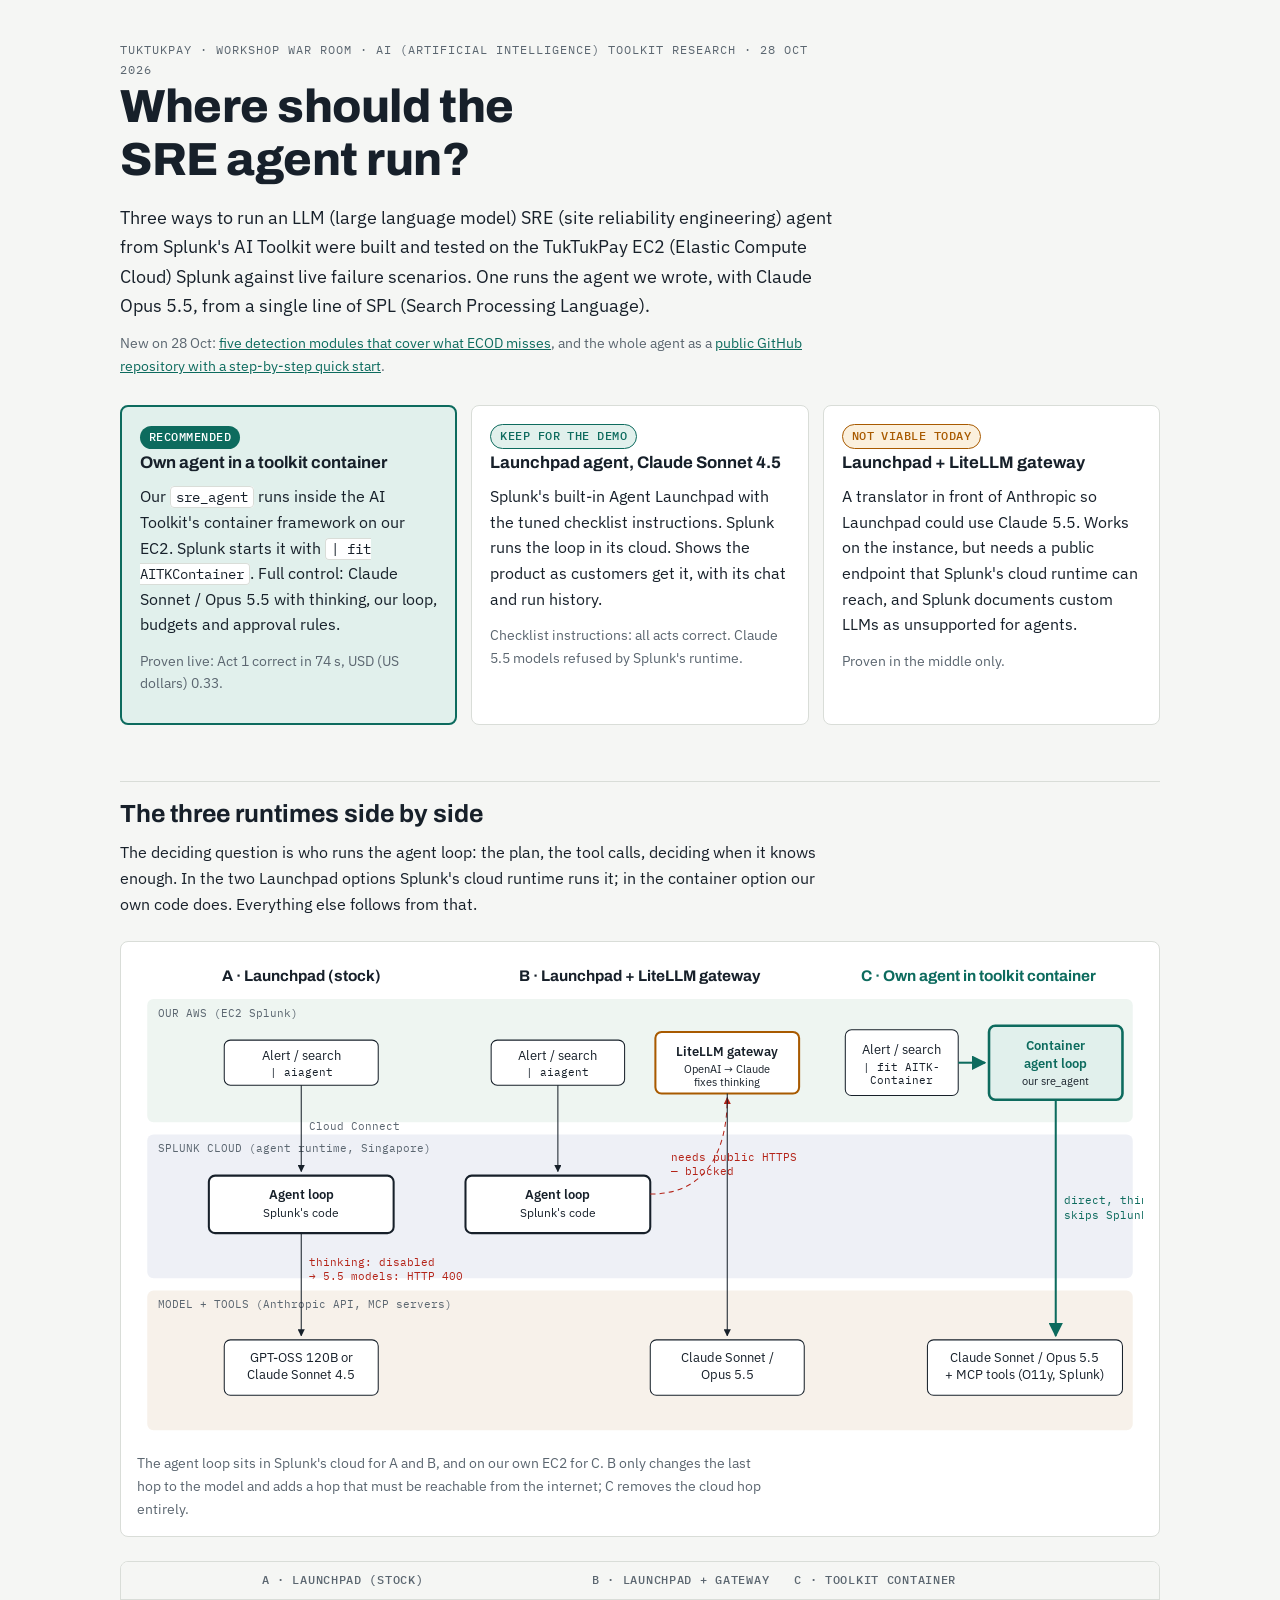
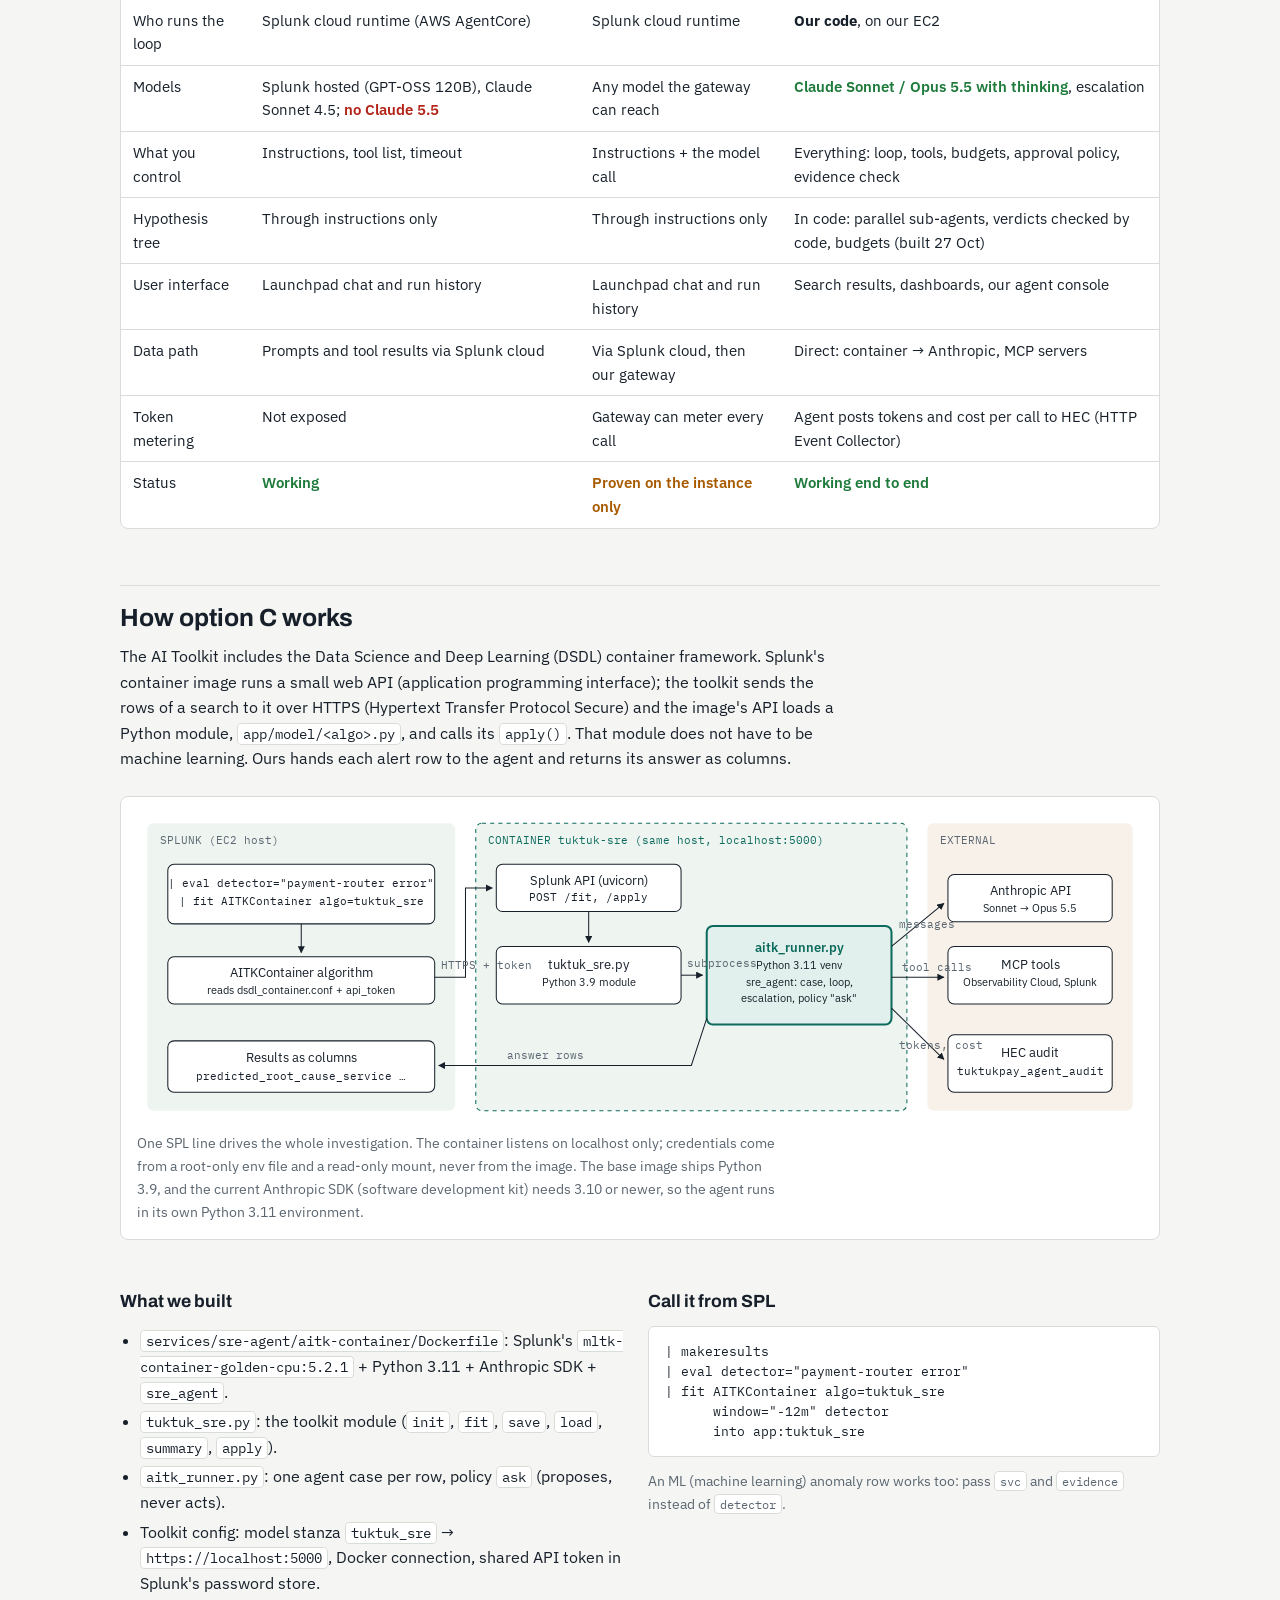
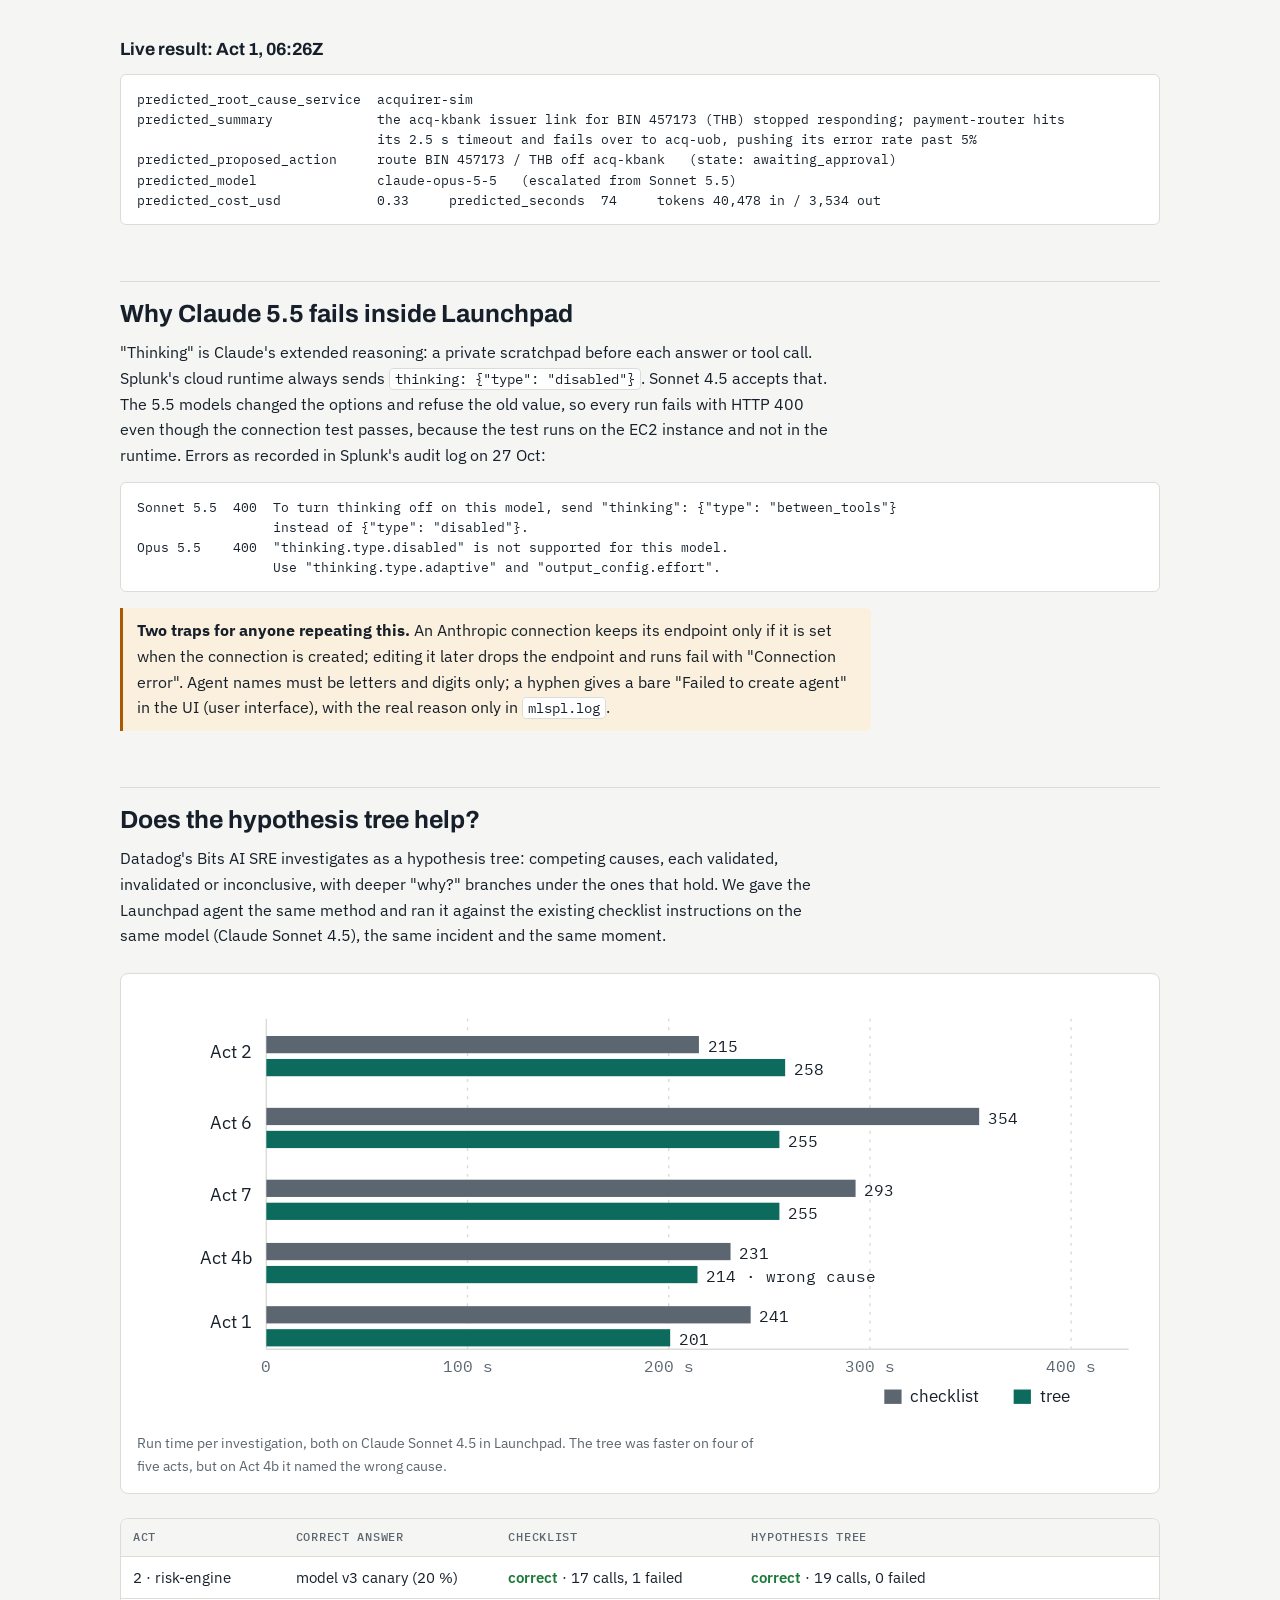
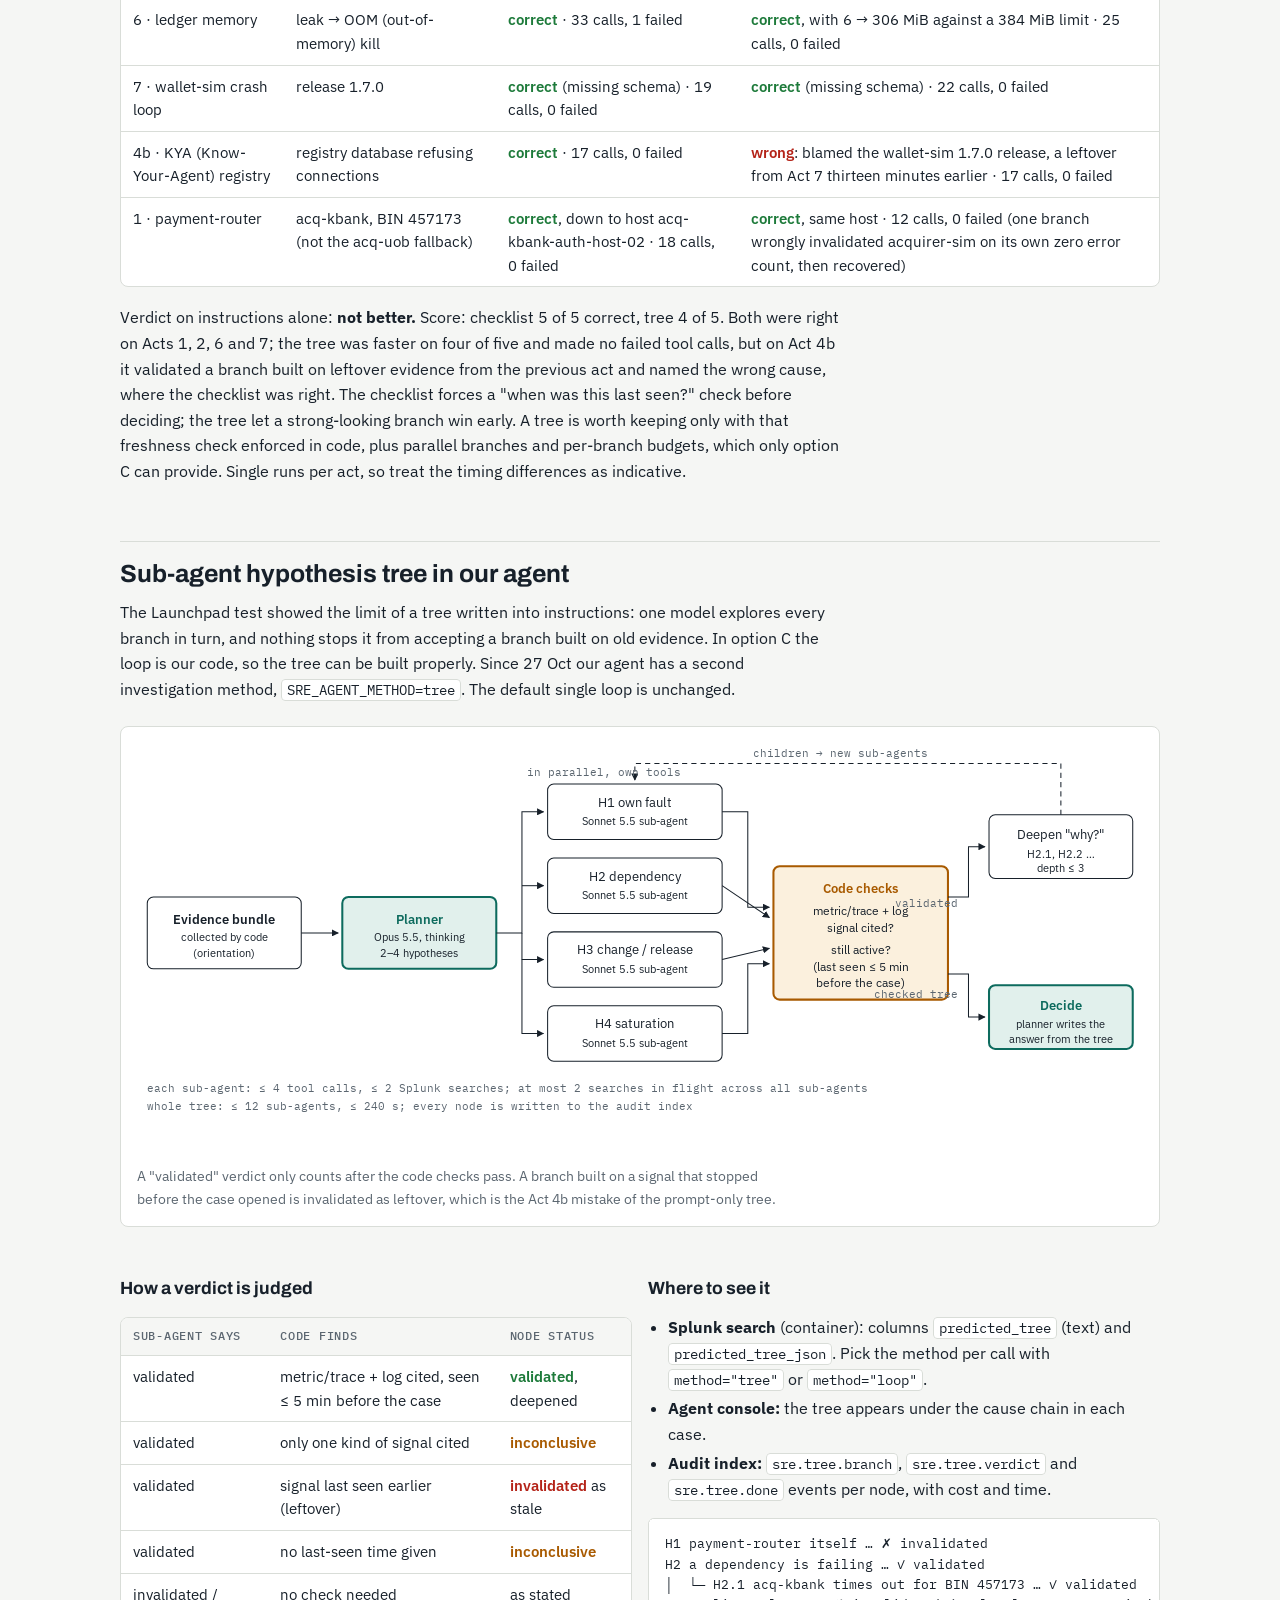
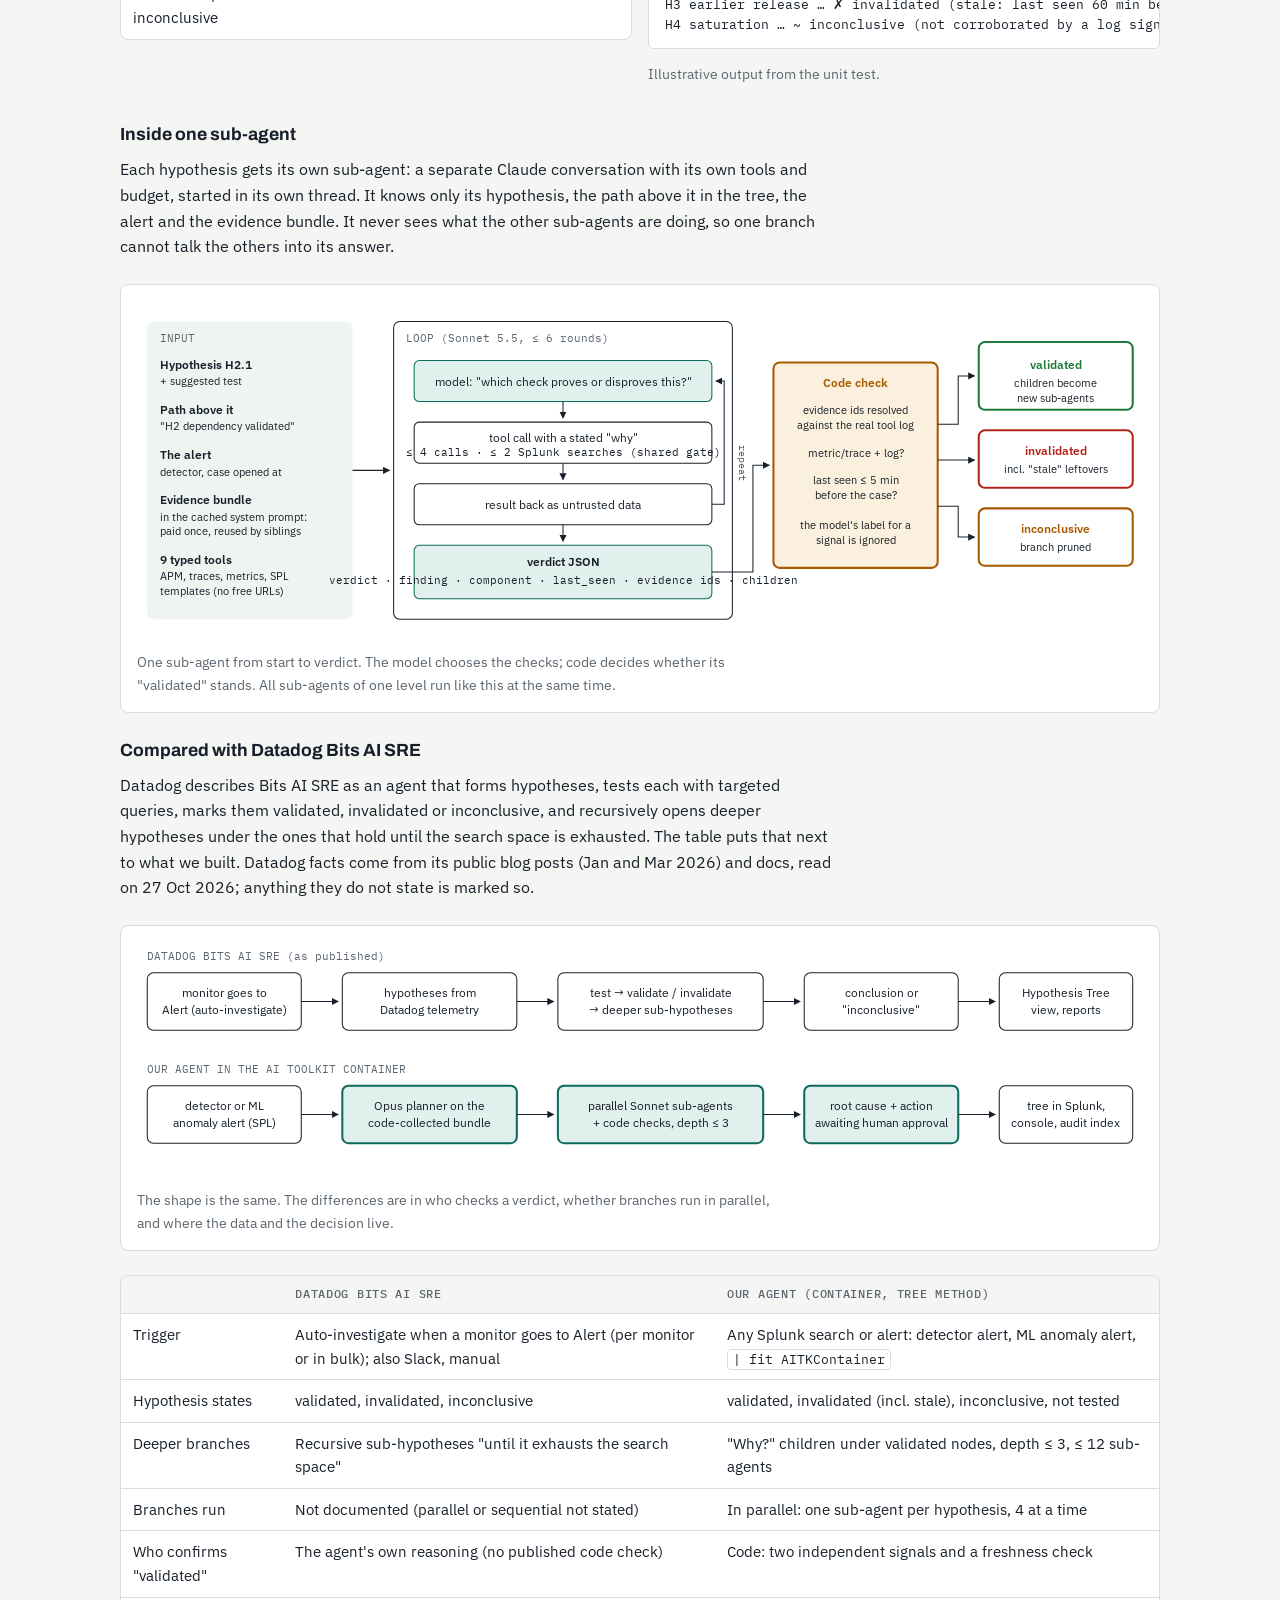
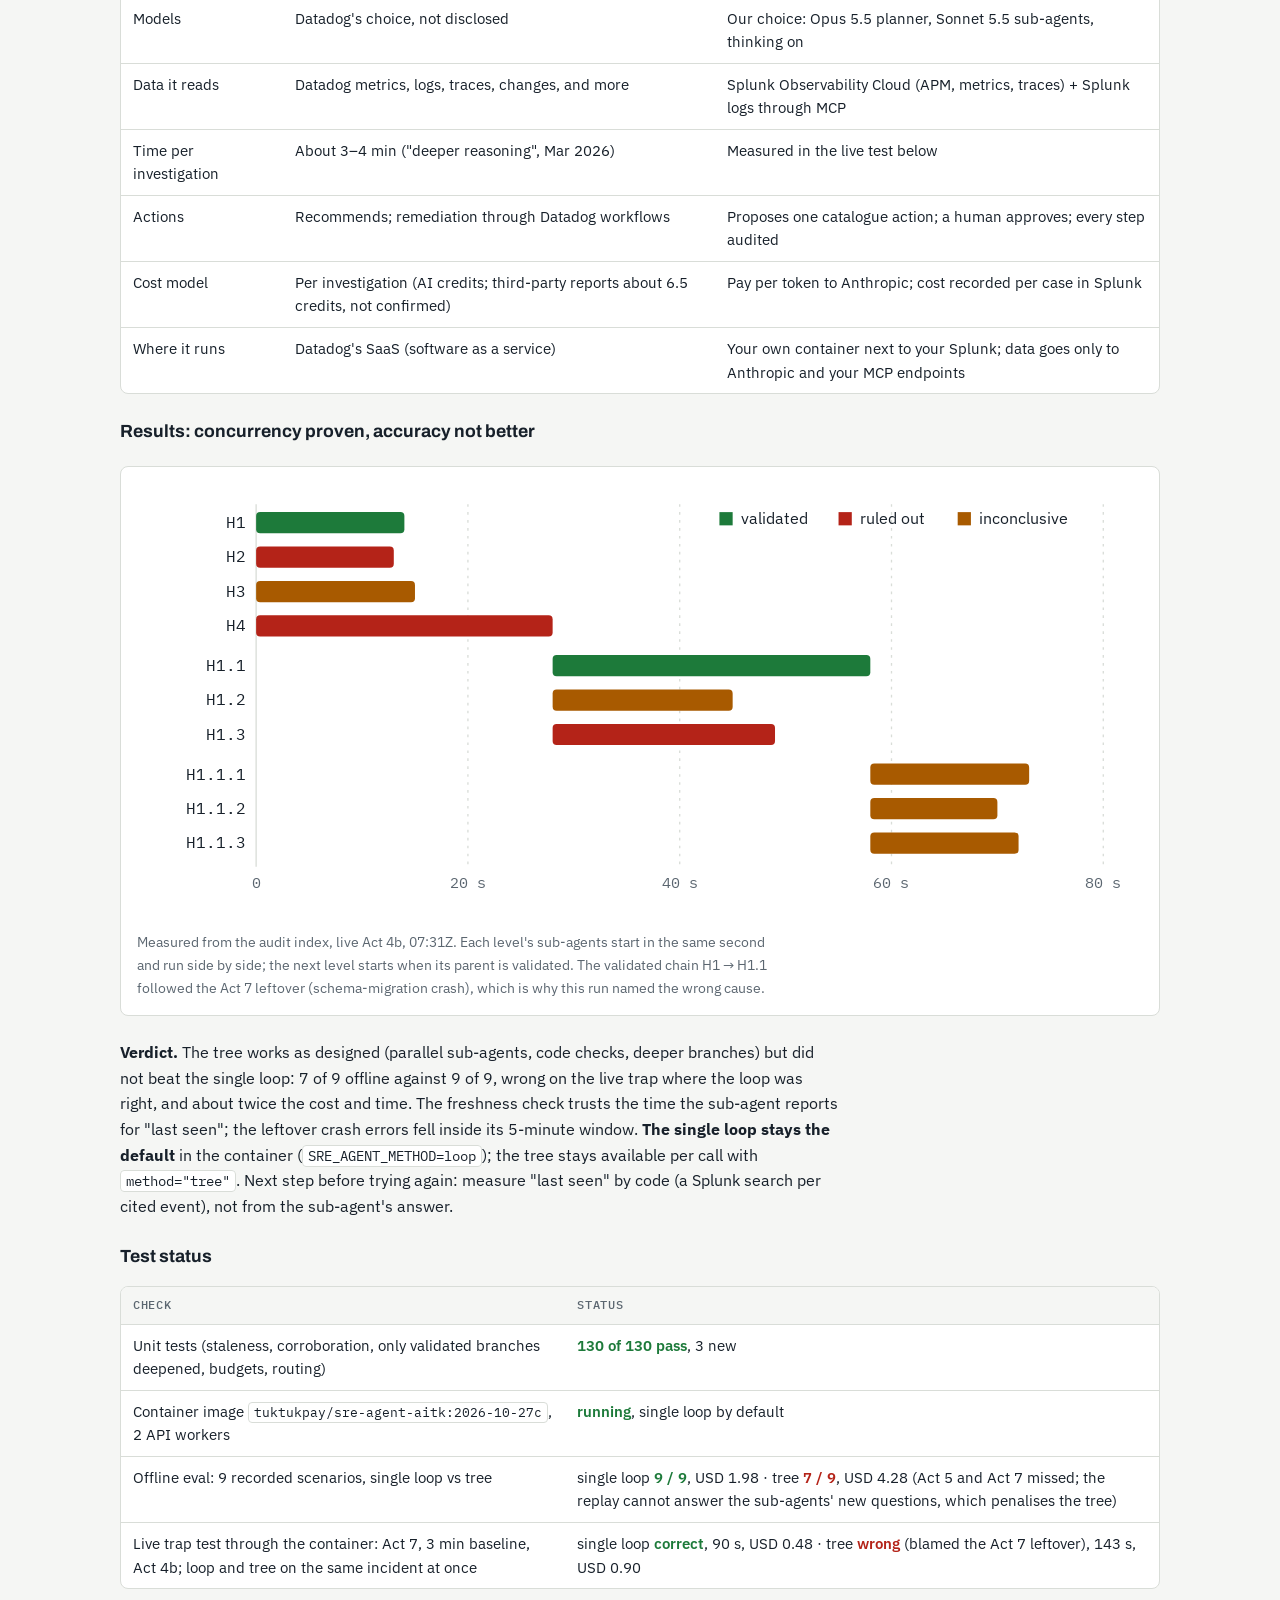
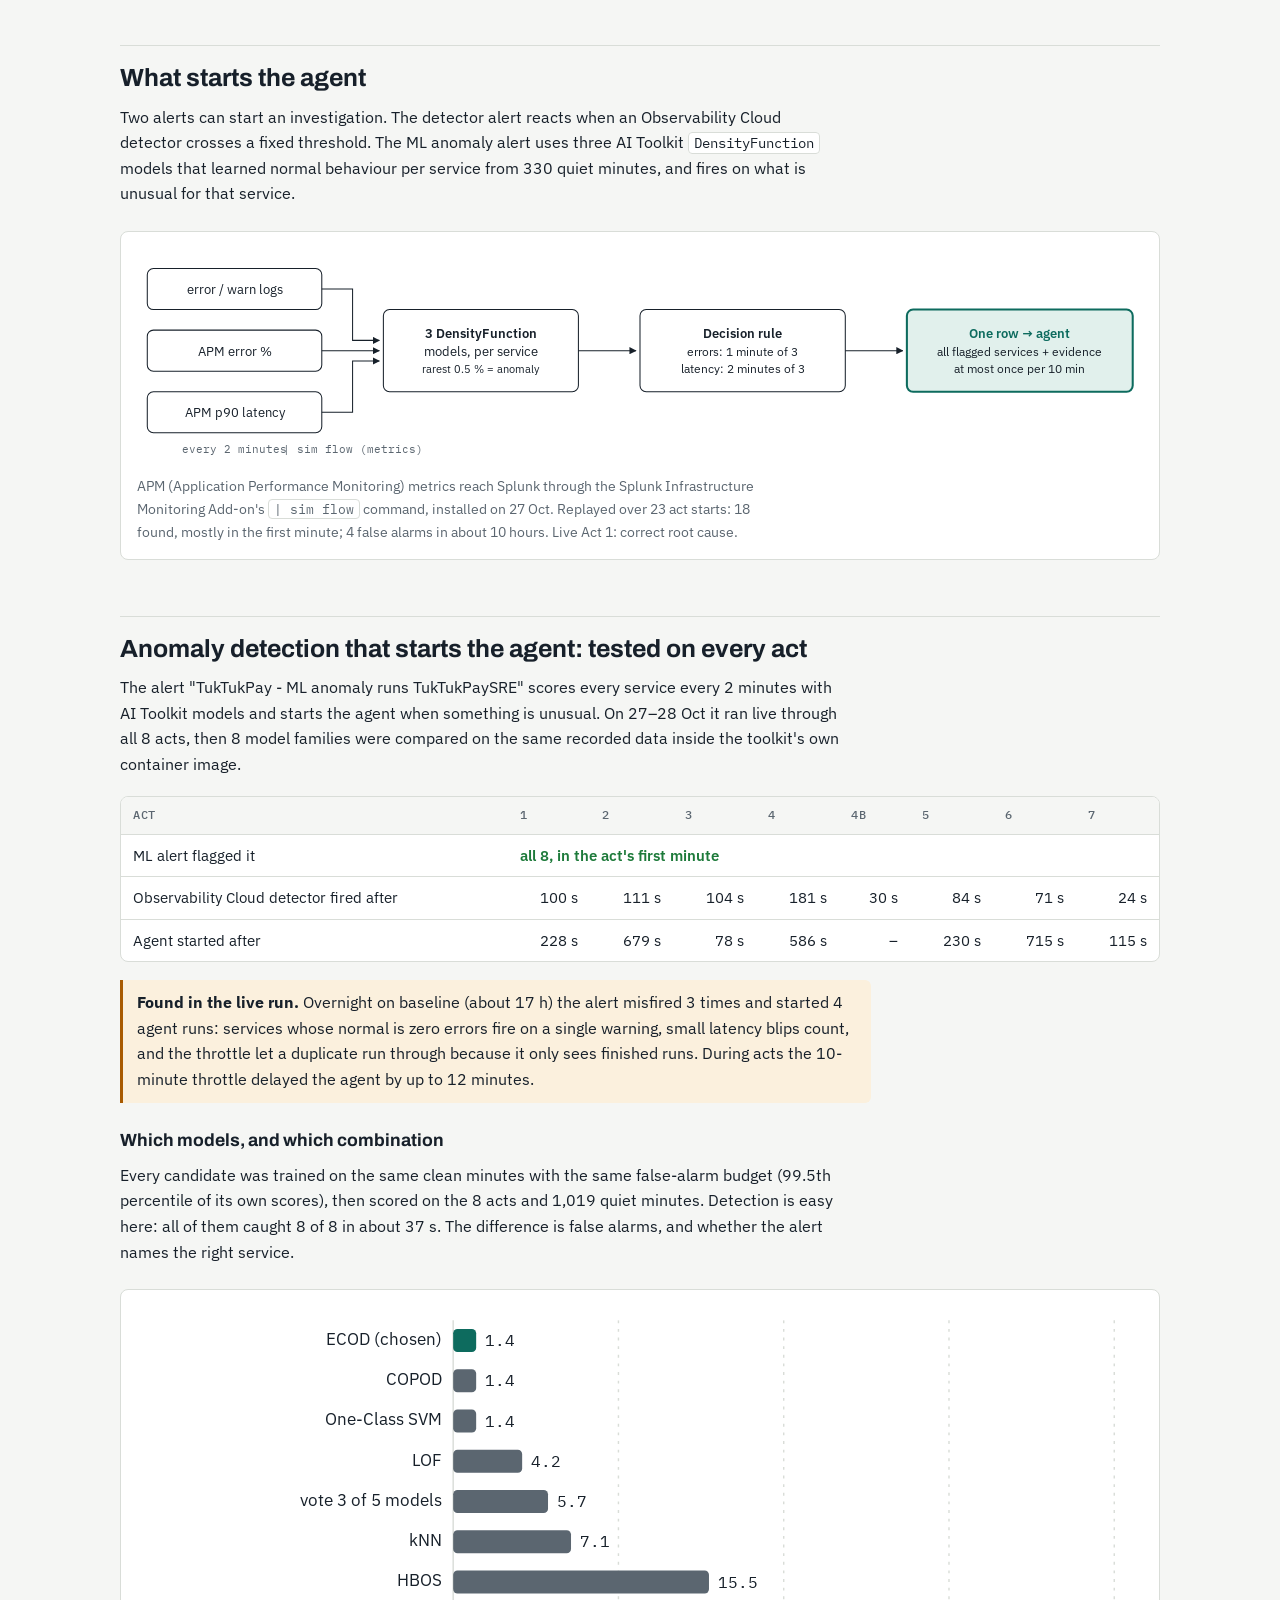
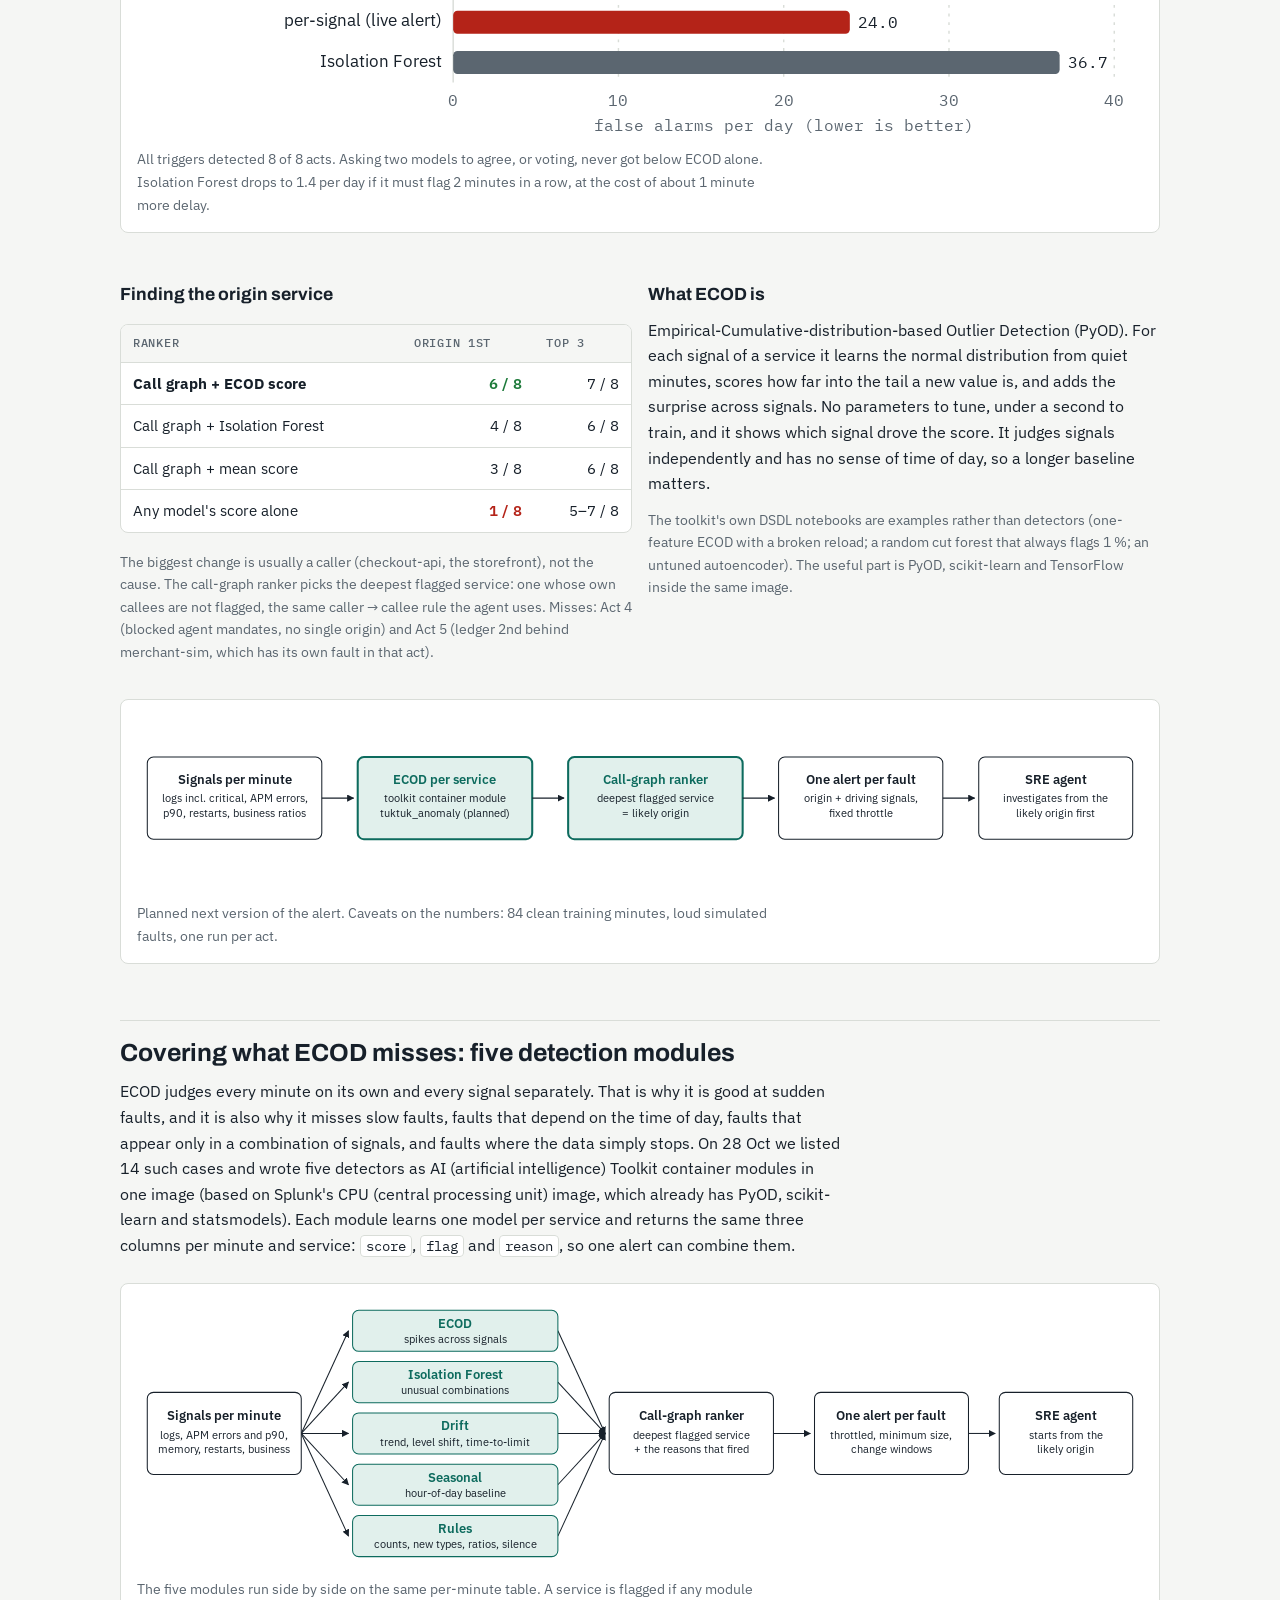
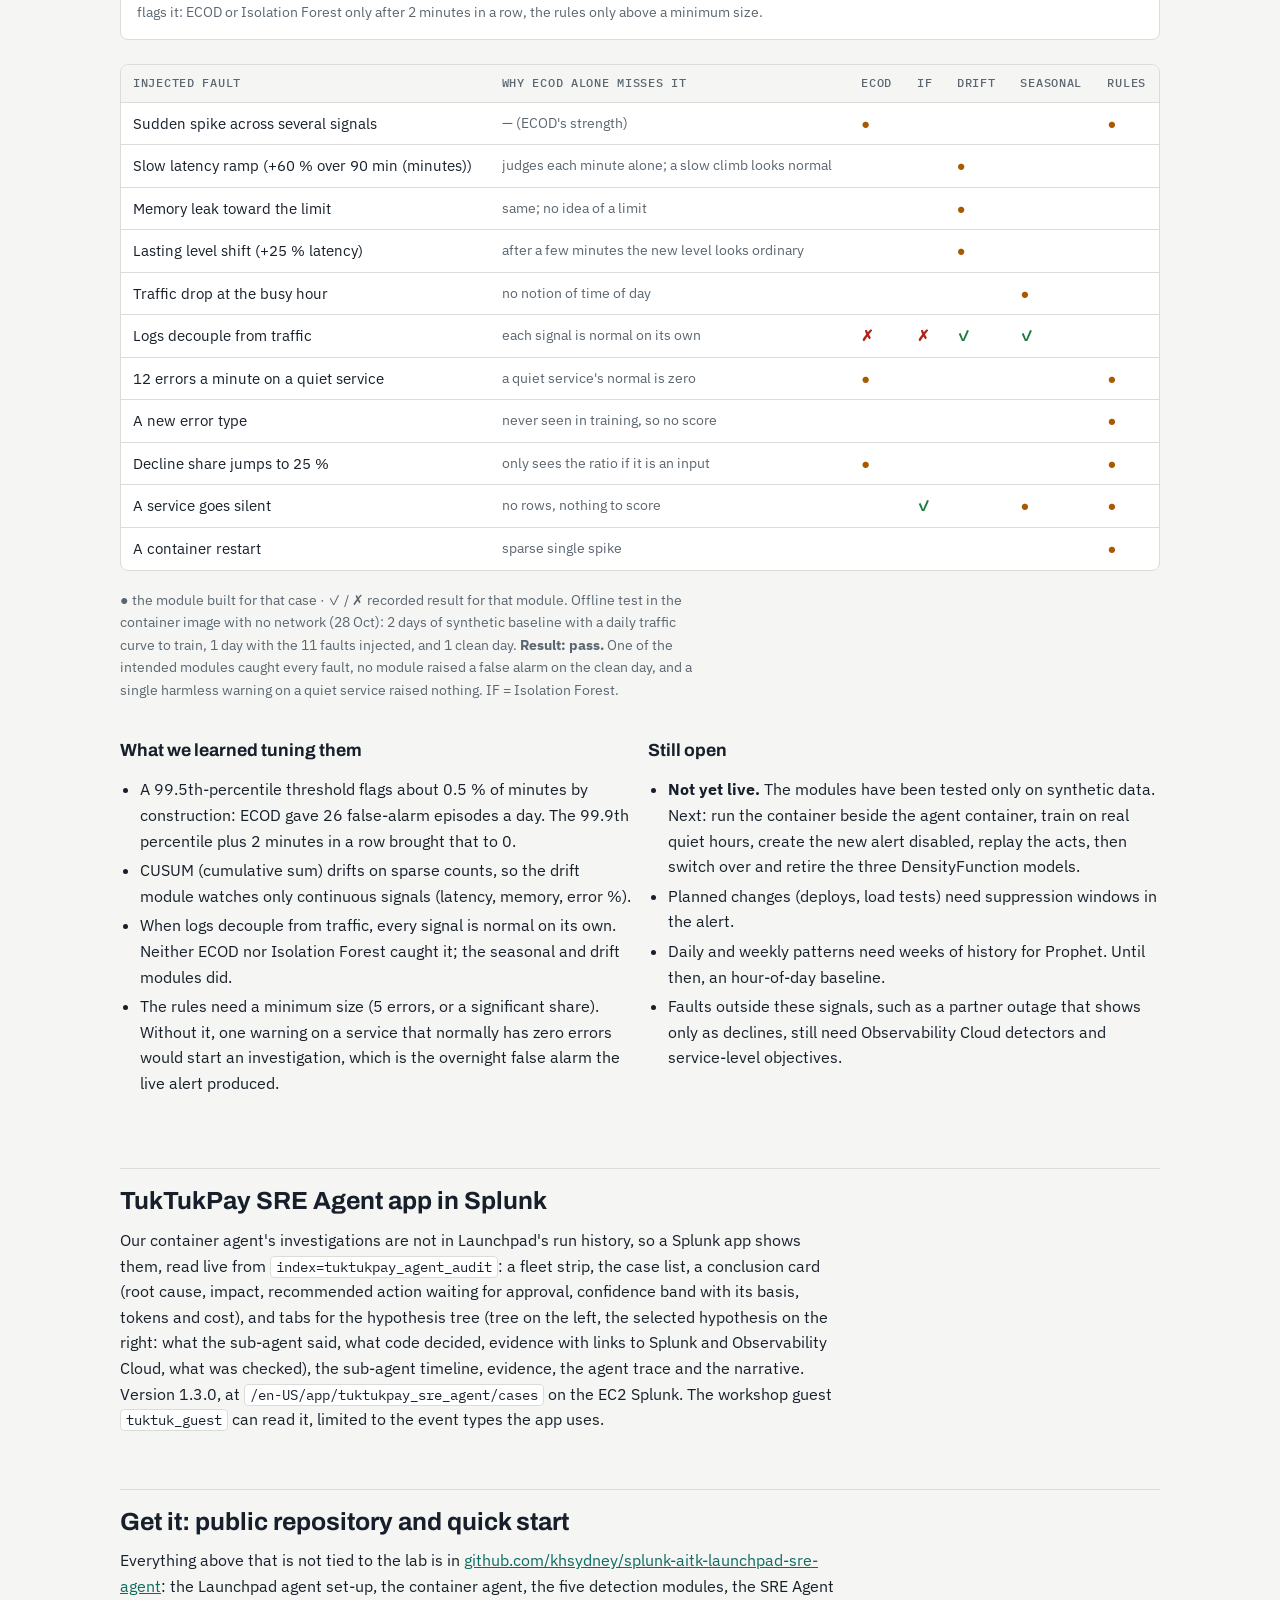
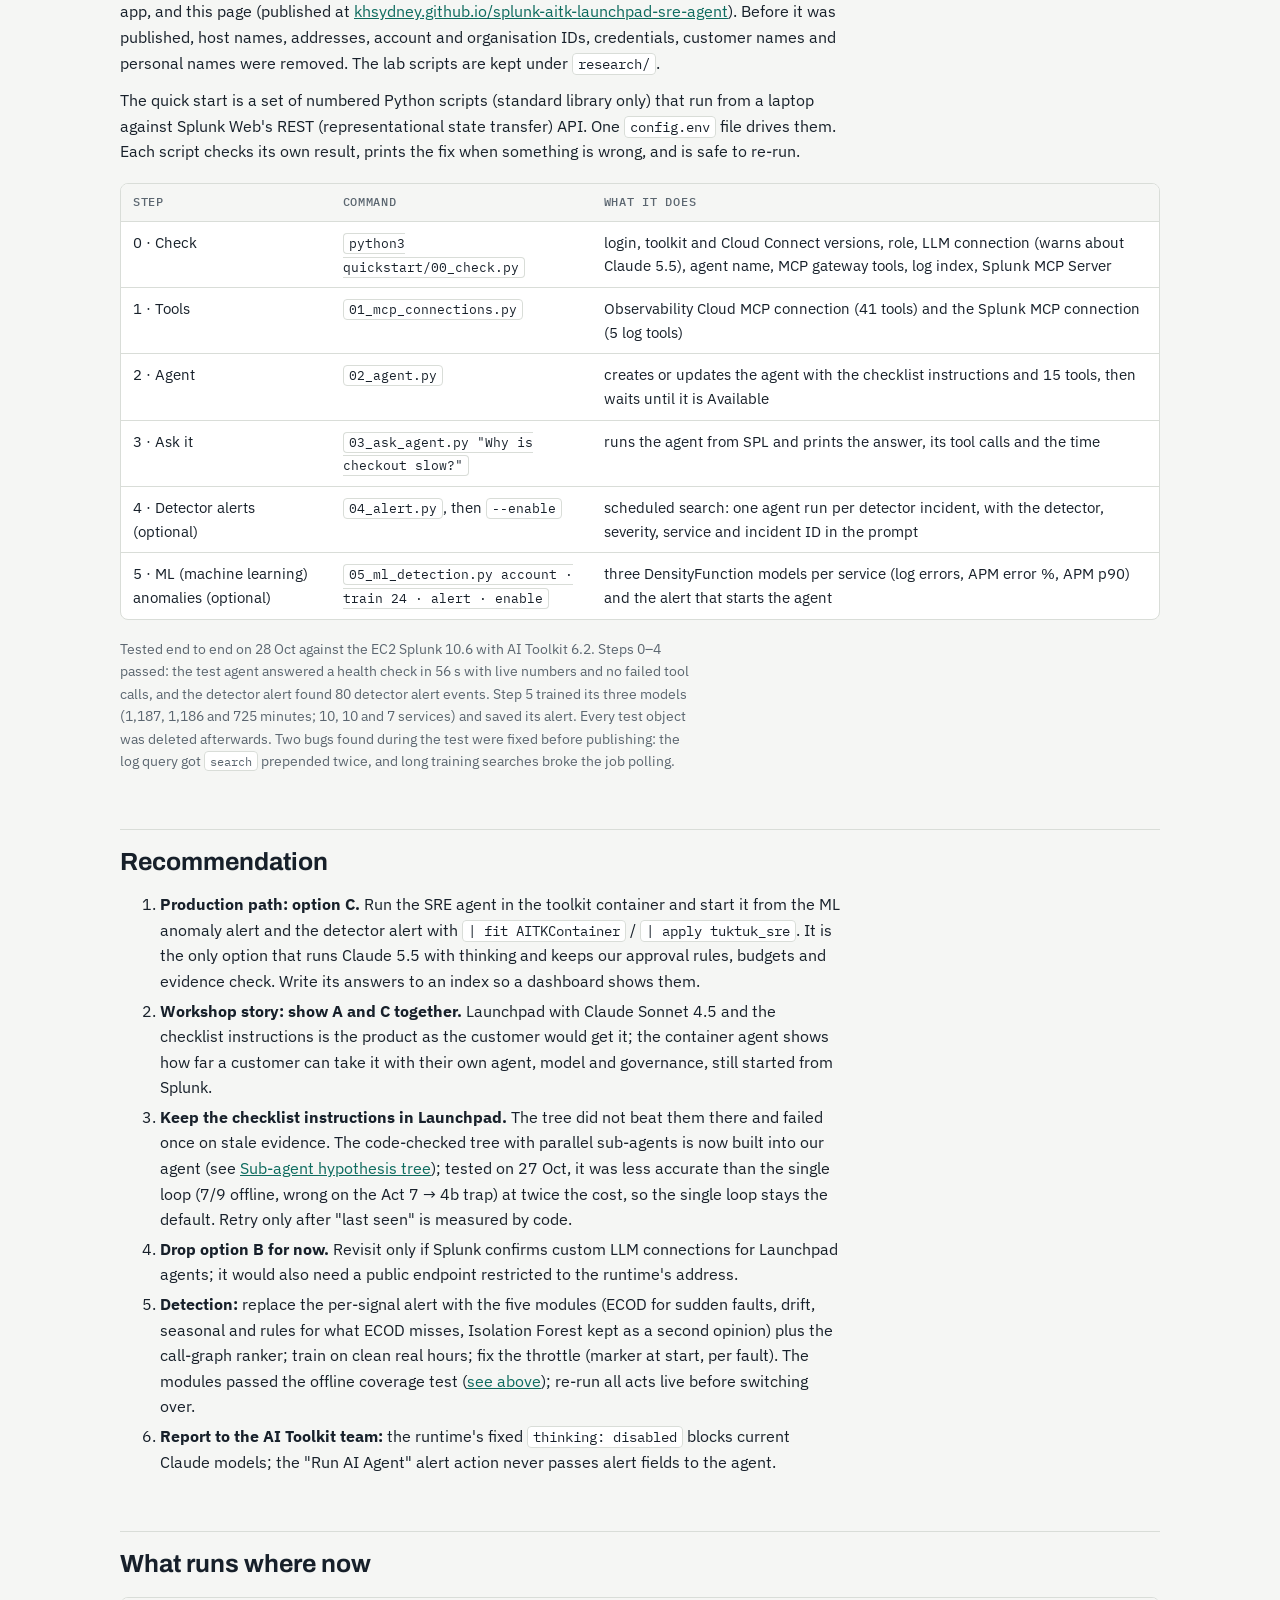
==== commit 3a53281d: "Write-up: five detection modules and their coverage test, the public repository and the tested quick" ====
--- a/docs/index.html
+++ b/docs/index.html
@@ -4,7 +4,7 @@
 <meta charset="utf-8">
 <meta name="viewport" content="width=device-width, initial-scale=1, viewport-fit=cover">
 <meta name="color-scheme" content="light dark">
-<meta name="description" content="Splunk AITK Launchpad based SRE Agent: runtimes in Splunk's AI Toolkit, a sub-agent hypothesis tree, anomaly detection tested on every fault with a model bake-off, and the SRE Agent app.">
+<meta name="description" content="Splunk AITK Launchpad based SRE Agent: runtimes in Splunk's AI Toolkit, a sub-agent hypothesis tree, anomaly detection tested on every fault with a model bake-off, five detection modules for what ECOD misses, the SRE Agent app and a tested quick start.">
 <title>TukTukPay Agent Runtimes</title>
 <link rel="preconnect" href="https://fonts.googleapis.com">
 <link rel="stylesheet" href="https://fonts.googleapis.com/css2?family=Archivo:wght@500;700;800&family=IBM+Plex+Sans:ital,wght@0,400;0,500;0,600;1,400&family=IBM+Plex+Mono:wght@400;500&display=swap">
@@ -75,9 +75,10 @@
 <body>
 <div class="wrap">
 <header class="col">
-  <div class="eyebrow">TukTukPay · workshop war room · AI (artificial intelligence) Toolkit research · 27 Oct 2026</div>
+  <div class="eyebrow">TukTukPay · workshop war room · AI (artificial intelligence) Toolkit research · 28 Oct 2026</div>
   <h1>Where should the SRE agent run?</h1>
   <p class="lede">Three ways to run an LLM (large language model) SRE (site reliability engineering) agent from Splunk's AI Toolkit were built and tested on the TukTukPay EC2 (Elastic Compute Cloud) Splunk against live failure scenarios. One runs the agent we wrote, with Claude Opus 5.5, from a single line of SPL (Search Processing Language).</p>
+  <p class="small">New on 28 Oct: <a href="#coverage">five detection modules that cover what ECOD misses</a>, and the whole agent as a <a href="#get-it">public GitHub repository with a step-by-step quick start</a>.</p>
 </header>
 
 <section>
@@ -717,10 +718,89 @@
   <figcaption>Planned next version of the alert. Caveats on the numbers: 84 clean training minutes, loud simulated faults, one run per act.</figcaption>
 </figure>
 
+<h2 id="coverage">Covering what ECOD misses: five detection modules</h2>
+<div class="col">
+<p>ECOD judges every minute on its own and every signal separately. That is why it is good at sudden faults, and it is also why it misses slow faults, faults that depend on the time of day, faults that appear only in a combination of signals, and faults where the data simply stops. On 28 Oct we listed 14 such cases and wrote five detectors as AI (artificial intelligence) Toolkit container modules in one image (based on Splunk's CPU (central processing unit) image, which already has PyOD, scikit-learn and statsmodels). Each module learns one model per service and returns the same three columns per minute and service: <code>score</code>, <code>flag</code> and <code>reason</code>, so one alert can combine them.</p>
+</div>
+
+<figure>
+  <div class="scroll">
+  <svg viewBox="0 0 980 260" role="img" aria-label="Signals per minute for every service go to five modules in parallel: ECOD, Isolation Forest, drift, seasonal and rules. Their flags meet in the call-graph ranker, which picks the likely origin; one alert per fault then starts the SRE agent.">
+    <defs><marker id="ar8" viewBox="0 0 10 10" refX="9" refY="5" markerWidth="7" markerHeight="7" orient="auto"><path d="M0,0 L10,5 L0,10 z" fill="currentColor"/></marker></defs>
+    <g stroke="currentColor" stroke-width="1"><line x1="160" y1="130" x2="206" y2="30" marker-end="url(#ar8)"/><line x1="410" y1="30" x2="456" y2="130" marker-end="url(#ar8)"/><line x1="160" y1="130" x2="206" y2="80" marker-end="url(#ar8)"/><line x1="410" y1="80" x2="456" y2="130" marker-end="url(#ar8)"/><line x1="160" y1="130" x2="206" y2="130" marker-end="url(#ar8)"/><line x1="410" y1="130" x2="456" y2="130" marker-end="url(#ar8)"/><line x1="160" y1="130" x2="206" y2="180" marker-end="url(#ar8)"/><line x1="410" y1="180" x2="456" y2="130" marker-end="url(#ar8)"/><line x1="160" y1="130" x2="206" y2="230" marker-end="url(#ar8)"/><line x1="410" y1="230" x2="456" y2="130" marker-end="url(#ar8)"/><line x1="620" y1="130" x2="656" y2="130" marker-end="url(#ar8)"/><line x1="810" y1="130" x2="836" y2="130" marker-end="url(#ar8)"/></g>
+    <g font-family="var(--body)" font-size="12.5" fill="currentColor" text-anchor="middle">
+      <rect x="10" y="90" width="150" height="80" rx="6" fill="var(--surface)" stroke="currentColor"/><text x="85" y="117" font-weight="600">Signals per minute</text><text x="85" y="135" font-size="11">logs, APM errors and p90,</text><text x="85" y="149" font-size="11">memory, restarts, business</text>
+      <rect x="210" y="10" width="200" height="40" rx="6" fill="var(--accent-soft)" stroke="var(--accent)"/><text x="310" y="27" font-weight="600" fill="var(--accent)">ECOD</text><text x="310" y="42" font-size="11">spikes across signals</text><rect x="210" y="60" width="200" height="40" rx="6" fill="var(--accent-soft)" stroke="var(--accent)"/><text x="310" y="77" font-weight="600" fill="var(--accent)">Isolation Forest</text><text x="310" y="92" font-size="11">unusual combinations</text><rect x="210" y="110" width="200" height="40" rx="6" fill="var(--accent-soft)" stroke="var(--accent)"/><text x="310" y="127" font-weight="600" fill="var(--accent)">Drift</text><text x="310" y="142" font-size="11">trend, level shift, time-to-limit</text><rect x="210" y="160" width="200" height="40" rx="6" fill="var(--accent-soft)" stroke="var(--accent)"/><text x="310" y="177" font-weight="600" fill="var(--accent)">Seasonal</text><text x="310" y="192" font-size="11">hour-of-day baseline</text><rect x="210" y="210" width="200" height="40" rx="6" fill="var(--accent-soft)" stroke="var(--accent)"/><text x="310" y="227" font-weight="600" fill="var(--accent)">Rules</text><text x="310" y="242" font-size="11">counts, new types, ratios, silence</text>
+      <rect x="460" y="90" width="160" height="80" rx="6" fill="var(--surface)" stroke="currentColor"/><text x="540" y="117" font-weight="600">Call-graph ranker</text><text x="540" y="135" font-size="11">deepest flagged service</text><text x="540" y="149" font-size="11">+ the reasons that fired</text>
+      <rect x="660" y="90" width="150" height="80" rx="6" fill="var(--surface)" stroke="currentColor"/><text x="735" y="117" font-weight="600">One alert per fault</text><text x="735" y="135" font-size="11">throttled, minimum size,</text><text x="735" y="149" font-size="11">change windows</text>
+      <rect x="840" y="90" width="130" height="80" rx="6" fill="var(--surface)" stroke="currentColor"/><text x="905" y="117" font-weight="600">SRE agent</text><text x="905" y="135" font-size="11">starts from the</text><text x="905" y="149" font-size="11">likely origin</text>
+    </g>
+  </svg>
+  </div>
+  <figcaption>The five modules run side by side on the same per-minute table. A service is flagged if any module flags it: ECOD or Isolation Forest only after 2 minutes in a row, the rules only above a minimum size.</figcaption>
+</figure>
+
+<div class="tbl"><table>
+  <thead><tr><th>Injected fault</th><th>Why ECOD alone misses it</th><th>ECOD</th><th>IF</th><th>Drift</th><th>Seasonal</th><th>Rules</th></tr></thead>
+  <tbody>
+    <tr><td>Sudden spike across several signals</td><td class="small">— (ECOD's strength)</td><td class="part">●</td><td></td><td></td><td></td><td class="part">●</td></tr>
+    <tr><td>Slow latency ramp (+60 % over 90 min (minutes))</td><td class="small">judges each minute alone; a slow climb looks normal</td><td></td><td></td><td class="part">●</td><td></td><td></td></tr>
+    <tr><td>Memory leak toward the limit</td><td class="small">same; no idea of a limit</td><td></td><td></td><td class="part">●</td><td></td><td></td></tr>
+    <tr><td>Lasting level shift (+25 % latency)</td><td class="small">after a few minutes the new level looks ordinary</td><td></td><td></td><td class="part">●</td><td></td><td></td></tr>
+    <tr><td>Traffic drop at the busy hour</td><td class="small">no notion of time of day</td><td></td><td></td><td></td><td class="part">●</td><td></td></tr>
+    <tr><td>Logs decouple from traffic</td><td class="small">each signal is normal on its own</td><td class="no">✗</td><td class="no">✗</td><td class="yes">✓</td><td class="yes">✓</td><td></td></tr>
+    <tr><td>12 errors a minute on a quiet service</td><td class="small">a quiet service's normal is zero</td><td class="part">●</td><td></td><td></td><td></td><td class="part">●</td></tr>
+    <tr><td>A new error type</td><td class="small">never seen in training, so no score</td><td></td><td></td><td></td><td></td><td class="part">●</td></tr>
+    <tr><td>Decline share jumps to 25 %</td><td class="small">only sees the ratio if it is an input</td><td class="part">●</td><td></td><td></td><td></td><td class="part">●</td></tr>
+    <tr><td>A service goes silent</td><td class="small">no rows, nothing to score</td><td></td><td class="yes">✓</td><td></td><td class="part">●</td><td class="part">●</td></tr>
+    <tr><td>A container restart</td><td class="small">sparse single spike</td><td></td><td></td><td></td><td></td><td class="part">●</td></tr>
+  </tbody>
+</table></div>
+<p class="small col">● the module built for that case · ✓ / ✗ recorded result for that module. Offline test in the container image with no network (28 Oct): 2 days of synthetic baseline with a daily traffic curve to train, 1 day with the 11 faults injected, and 1 clean day. <b>Result: pass.</b> One of the intended modules caught every fault, no module raised a false alarm on the clean day, and a single harmless warning on a quiet service raised nothing. IF = Isolation Forest.</p>
+
+<div class="two">
+<div>
+<h3>What we learned tuning them</h3>
+<ul>
+  <li>A 99.5th-percentile threshold flags about 0.5 % of minutes by construction: ECOD gave 26 false-alarm episodes a day. The 99.9th percentile plus 2 minutes in a row brought that to 0.</li>
+  <li>CUSUM (cumulative sum) drifts on sparse counts, so the drift module watches only continuous signals (latency, memory, error %).</li>
+  <li>When logs decouple from traffic, every signal is normal on its own. Neither ECOD nor Isolation Forest caught it; the seasonal and drift modules did.</li>
+  <li>The rules need a minimum size (5 errors, or a significant share). Without it, one warning on a service that normally has zero errors would start an investigation, which is the overnight false alarm the live alert produced.</li>
+</ul>
+</div>
+<div>
+<h3>Still open</h3>
+<ul>
+  <li><b>Not yet live.</b> The modules have been tested only on synthetic data. Next: run the container beside the agent container, train on real quiet hours, create the new alert disabled, replay the acts, then switch over and retire the three DensityFunction models.</li>
+  <li>Planned changes (deploys, load tests) need suppression windows in the alert.</li>
+  <li>Daily and weekly patterns need weeks of history for Prophet. Until then, an hour-of-day baseline.</li>
+  <li>Faults outside these signals, such as a partner outage that shows only as declines, still need Observability Cloud detectors and service-level objectives.</li>
+</ul>
+</div>
+</div>
+
 <h2 id="sre-app">TukTukPay SRE Agent app in Splunk</h2>
 <div class="col">
 <p>Our container agent's investigations are not in Launchpad's run history, so a Splunk app shows them, read live from <code>index=tuktukpay_agent_audit</code>: a fleet strip, the case list, a conclusion card (root cause, impact, recommended action waiting for approval, confidence band with its basis, tokens and cost), and tabs for the hypothesis tree (tree on the left, the selected hypothesis on the right: what the sub-agent said, what code decided, evidence with links to Splunk and Observability Cloud, what was checked), the sub-agent timeline, evidence, the agent trace and the narrative. Version 1.3.0, at <code>/en-US/app/tuktukpay_sre_agent/cases</code> on the EC2 Splunk. The workshop guest <code>tuktuk_guest</code> can read it, limited to the event types the app uses.</p>
 </div>
+
+<h2 id="get-it">Get it: public repository and quick start</h2>
+<div class="col">
+<p>Everything above that is not tied to the lab is in <a href="https://github.com/khsydney/splunk-aitk-launchpad-sre-agent">github.com/khsydney/splunk-aitk-launchpad-sre-agent</a>: the Launchpad agent set-up, the container agent, the five detection modules, the SRE Agent app, and this page (published at <a href="https://khsydney.github.io/splunk-aitk-launchpad-sre-agent/">khsydney.github.io/splunk-aitk-launchpad-sre-agent</a>). Before it was published, host names, addresses, account and organisation IDs, credentials, customer names and personal names were removed. The lab scripts are kept under <code>research/</code>.</p>
+<p>The quick start is a set of numbered Python scripts (standard library only) that run from a laptop against Splunk Web's REST (representational state transfer) API. One <code>config.env</code> file drives them. Each script checks its own result, prints the fix when something is wrong, and is safe to re-run.</p>
+</div>
+<div class="tbl"><table>
+  <thead><tr><th>Step</th><th>Command</th><th>What it does</th></tr></thead>
+  <tbody>
+    <tr><td>0 · Check</td><td><code>python3 quickstart/00_check.py</code></td><td>login, toolkit and Cloud Connect versions, role, LLM connection (warns about Claude 5.5), agent name, MCP gateway tools, log index, Splunk MCP Server</td></tr>
+    <tr><td>1 · Tools</td><td><code>01_mcp_connections.py</code></td><td>Observability Cloud MCP connection (41 tools) and the Splunk MCP connection (5 log tools)</td></tr>
+    <tr><td>2 · Agent</td><td><code>02_agent.py</code></td><td>creates or updates the agent with the checklist instructions and 15 tools, then waits until it is Available</td></tr>
+    <tr><td>3 · Ask it</td><td><code>03_ask_agent.py "Why is checkout slow?"</code></td><td>runs the agent from SPL and prints the answer, its tool calls and the time</td></tr>
+    <tr><td>4 · Detector alerts (optional)</td><td><code>04_alert.py</code>, then <code>--enable</code></td><td>scheduled search: one agent run per detector incident, with the detector, severity, service and incident ID in the prompt</td></tr>
+    <tr><td>5 · ML (machine learning) anomalies (optional)</td><td><code>05_ml_detection.py account · train 24 · alert · enable</code></td><td>three DensityFunction models per service (log errors, APM error %, APM p90) and the alert that starts the agent</td></tr>
+  </tbody>
+</table></div>
+<p class="small col">Tested end to end on 28 Oct against the EC2 Splunk 10.6 with AI Toolkit 6.2. Steps 0–4 passed: the test agent answered a health check in 56 s with live numbers and no failed tool calls, and the detector alert found 80 detector alert events. Step 5 trained its three models (1,187, 1,186 and 725 minutes; 10, 10 and 7 services) and saved its alert. Every test object was deleted afterwards. Two bugs found during the test were fixed before publishing: the log query got <code>search</code> prepended twice, and long training searches broke the job polling.</p>
 
 <h2>Recommendation</h2>
 <div class="col">
@@ -729,7 +809,7 @@
   <li><b>Workshop story: show A and C together.</b> Launchpad with Claude Sonnet 4.5 and the checklist instructions is the product as the customer would get it; the container agent shows how far a customer can take it with their own agent, model and governance, still started from Splunk.</li>
   <li><b>Keep the checklist instructions in Launchpad.</b> The tree did not beat them there and failed once on stale evidence. The code-checked tree with parallel sub-agents is now built into our agent (see <a href="#subagents">Sub-agent hypothesis tree</a>); tested on 27 Oct, it was less accurate than the single loop (7/9 offline, wrong on the Act 7 → 4b trap) at twice the cost, so the single loop stays the default. Retry only after "last seen" is measured by code.</li>
   <li><b>Drop option B for now.</b> Revisit only if Splunk confirms custom LLM connections for Launchpad agents; it would also need a public endpoint restricted to the runtime's address.</li>
-  <li><b>Detection:</b> replace the per-signal alert with ECOD per service plus the call-graph ranker, as a toolkit container module; retrain on the clean overnight hours; fix the throttle (marker at start, per fault) and require a minimum size before alerting. Re-run all acts before keeping it.</li>
+  <li><b>Detection:</b> replace the per-signal alert with the five modules (ECOD for sudden faults, drift, seasonal and rules for what ECOD misses, Isolation Forest kept as a second opinion) plus the call-graph ranker; train on clean real hours; fix the throttle (marker at start, per fault). The modules passed the offline coverage test (<a href="#coverage">see above</a>); re-run all acts live before switching over.</li>
   <li><b>Report to the AI Toolkit team:</b> the runtime's fixed <code>thinking: disabled</code> blocks current Claude models; the "Run AI Agent" alert action never passes alert fields to the agent.</li>
 </ol>
 </div>
@@ -743,7 +823,9 @@
     <tr><td>Splunk app <b>TukTukPay SRE Agent</b> 1.3.0</td><td>EC2 Splunk, <code>/app/tuktukpay_sre_agent/cases</code></td><td>installed: investigations, hypothesis tree, timeline, evidence, agent trace</td></tr>
     <tr><td>Container <code>llmgw</code> (LiteLLM)</td><td>EC2, <code>127.0.0.1:8443</code></td><td>running, not reachable from outside</td></tr>
     <tr><td>Launchpad agents</td><td><code>TukTukPaySRE</code> (GPT-OSS), <code>TukTukPaySREClaude</code> (tree), <code>TukTukPaySREClaudeChecklist</code></td><td>available</td></tr>
-    <tr><td>ML anomaly alert</td><td>saved search, Splunk_ML_Toolkit app</td><td>paused during tests</td></tr>
+    <tr><td>ML anomaly alert</td><td>saved search, Splunk_ML_Toolkit app (three DensityFunction models)</td><td>enabled</td></tr>
+    <tr><td>Detection modules image <code>anomaly-aitk:2026-10-28</code></td><td>EC2 (built)</td><td>tested offline; not yet running as a container</td></tr>
+    <tr><td>Public repository and quick start</td><td>GitHub <code>khsydney/splunk-aitk-launchpad-sre-agent</code></td><td>published; quick start tested 28 Oct</td></tr>
   </tbody>
 </table></div>
 
@@ -755,10 +837,13 @@
   <dt>O11y</dt><dd>Splunk Observability Cloud</dd>
   <dt>HEC</dt><dd>HTTP (Hypertext Transfer Protocol) Event Collector</dd>
   <dt>SPL</dt><dd>Search Processing Language</dd>
+  <dt>CUSUM</dt><dd>cumulative sum, a change-point test</dd>
+  <dt>ECOD</dt><dd>Empirical-Cumulative-distribution-based Outlier Detection</dd>
+  <dt>IF</dt><dd>Isolation Forest</dd>
   <dt>BIN</dt><dd>Bank Identification Number, the first digits of a card number</dd>
   <dt>THB</dt><dd>Thai baht</dd>
 </dl>
-<p class="small col">All latencies, outages and payments are simulated (TukTukPay workshop kit). Results from live runs on 27 Oct 2026, EKS (Amazon Elastic Kubernetes Service) cluster tuktukpay-eks and the EC2 Splunk 10.6.</p>
+<p class="small col">All latencies, outages and payments are simulated (TukTukPay workshop kit). Results from live runs on 27–28 Oct 2026, EKS (Amazon Elastic Kubernetes Service) cluster tuktukpay-eks and the EC2 Splunk 10.6.</p>
 </div>
 <footer class="wrap small" style="padding-block:0 32px">Source: <a href="https://github.com/khsydney/splunk-aitk-launchpad-sre-agent">github.com/khsydney/splunk-aitk-launchpad-sre-agent</a>. Lab results from a simulated payment platform.</footer>
 </body>
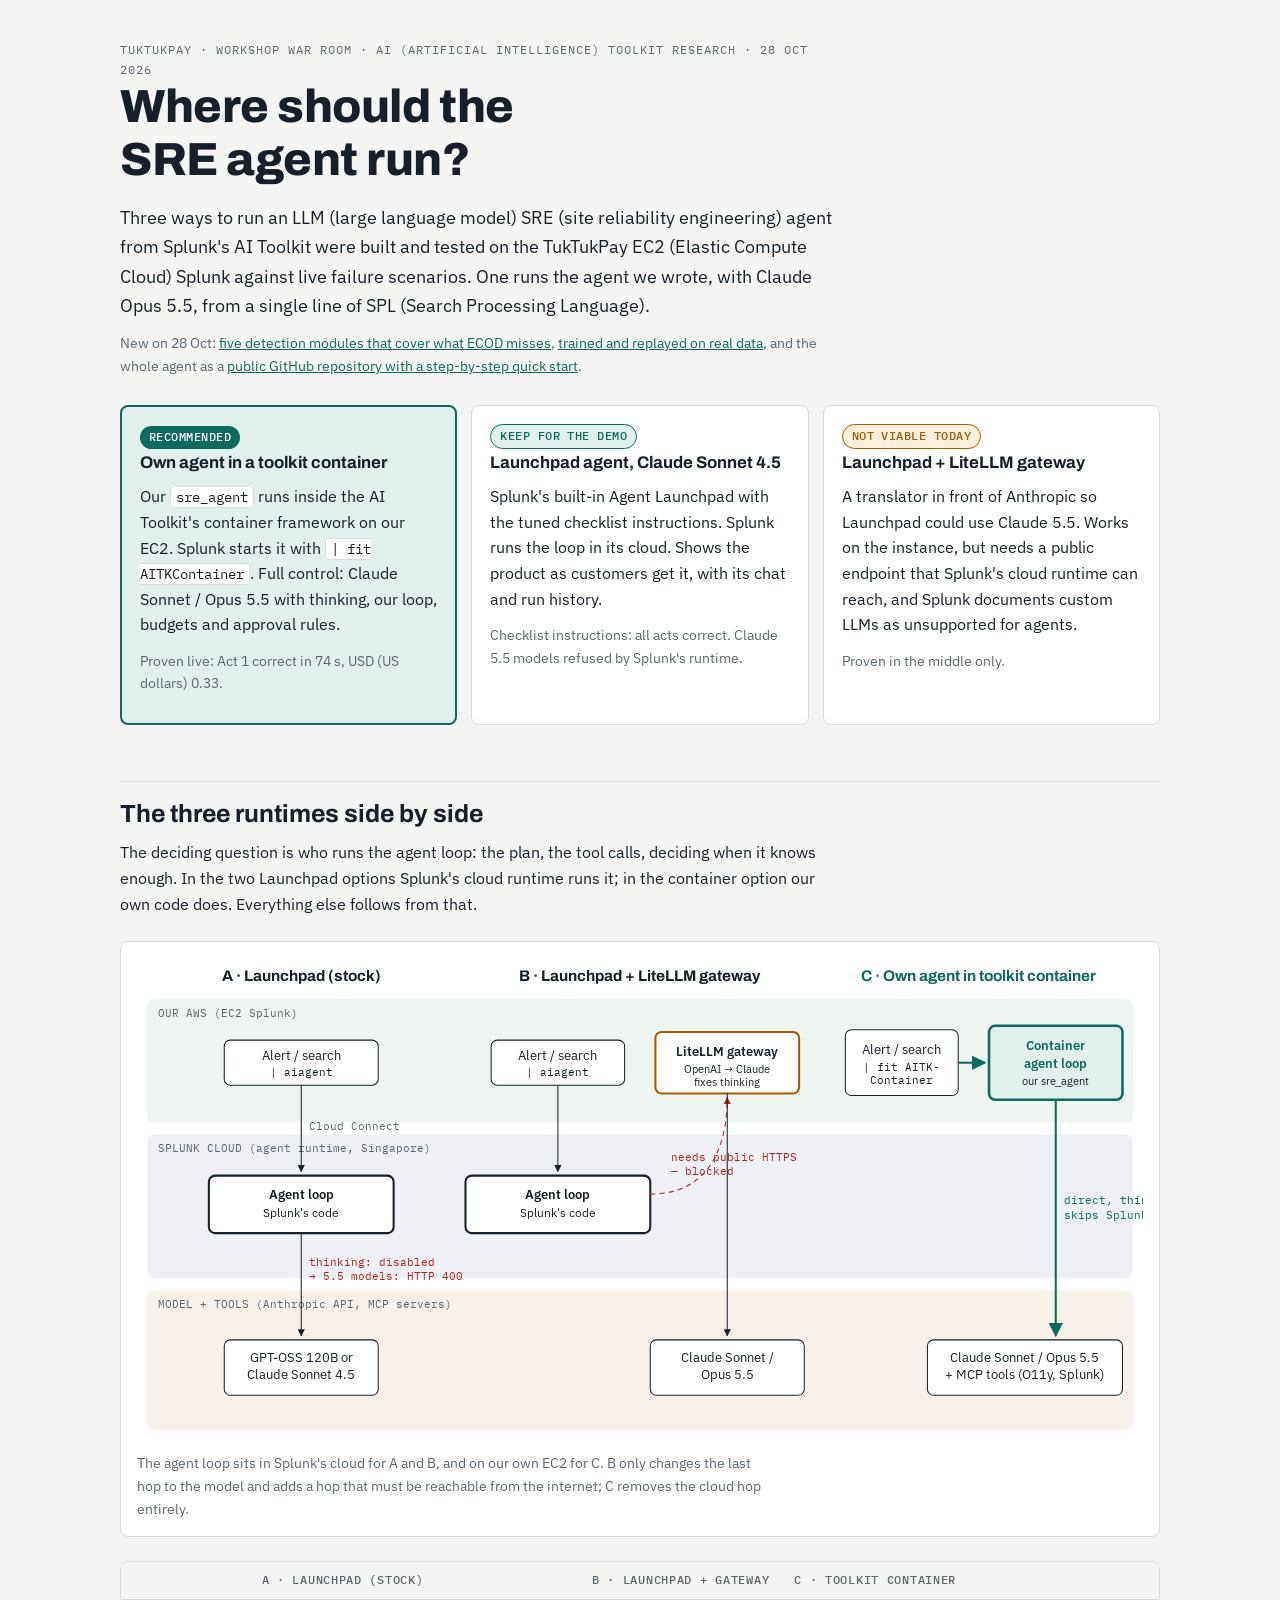
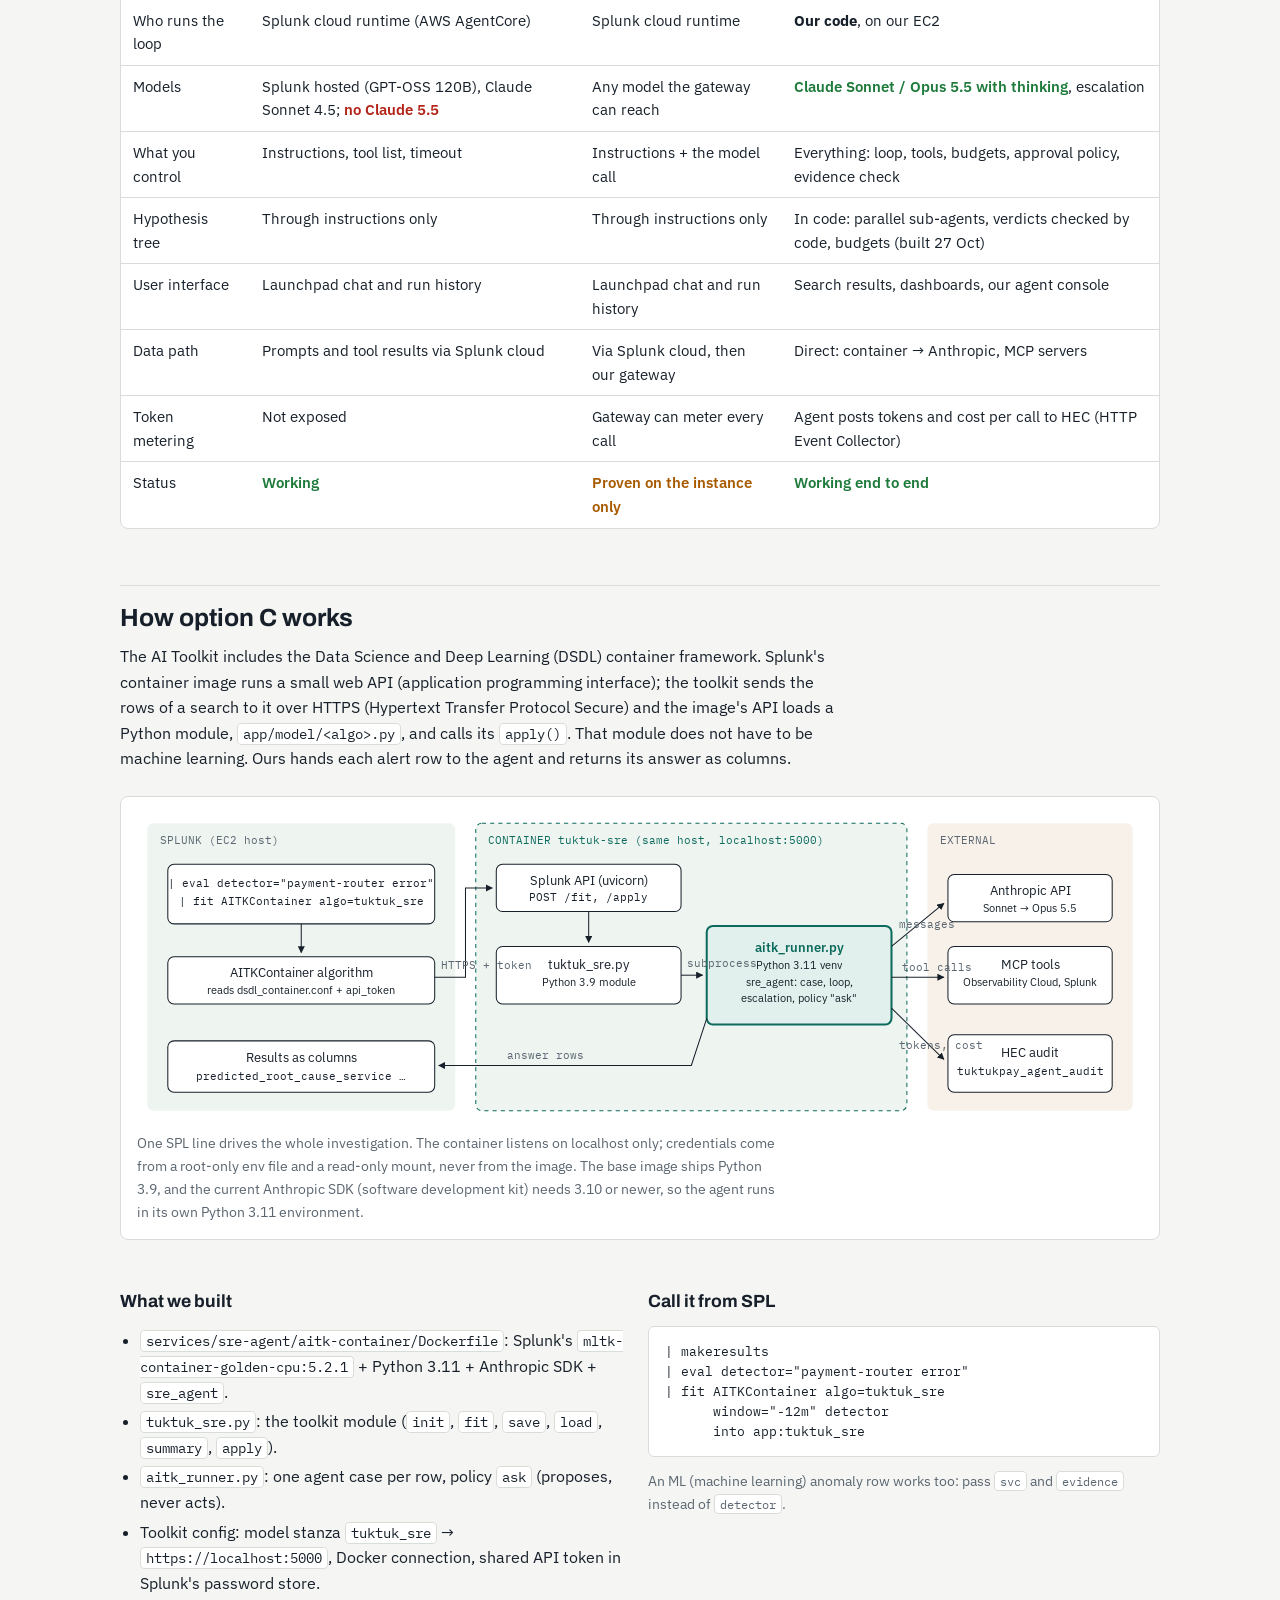
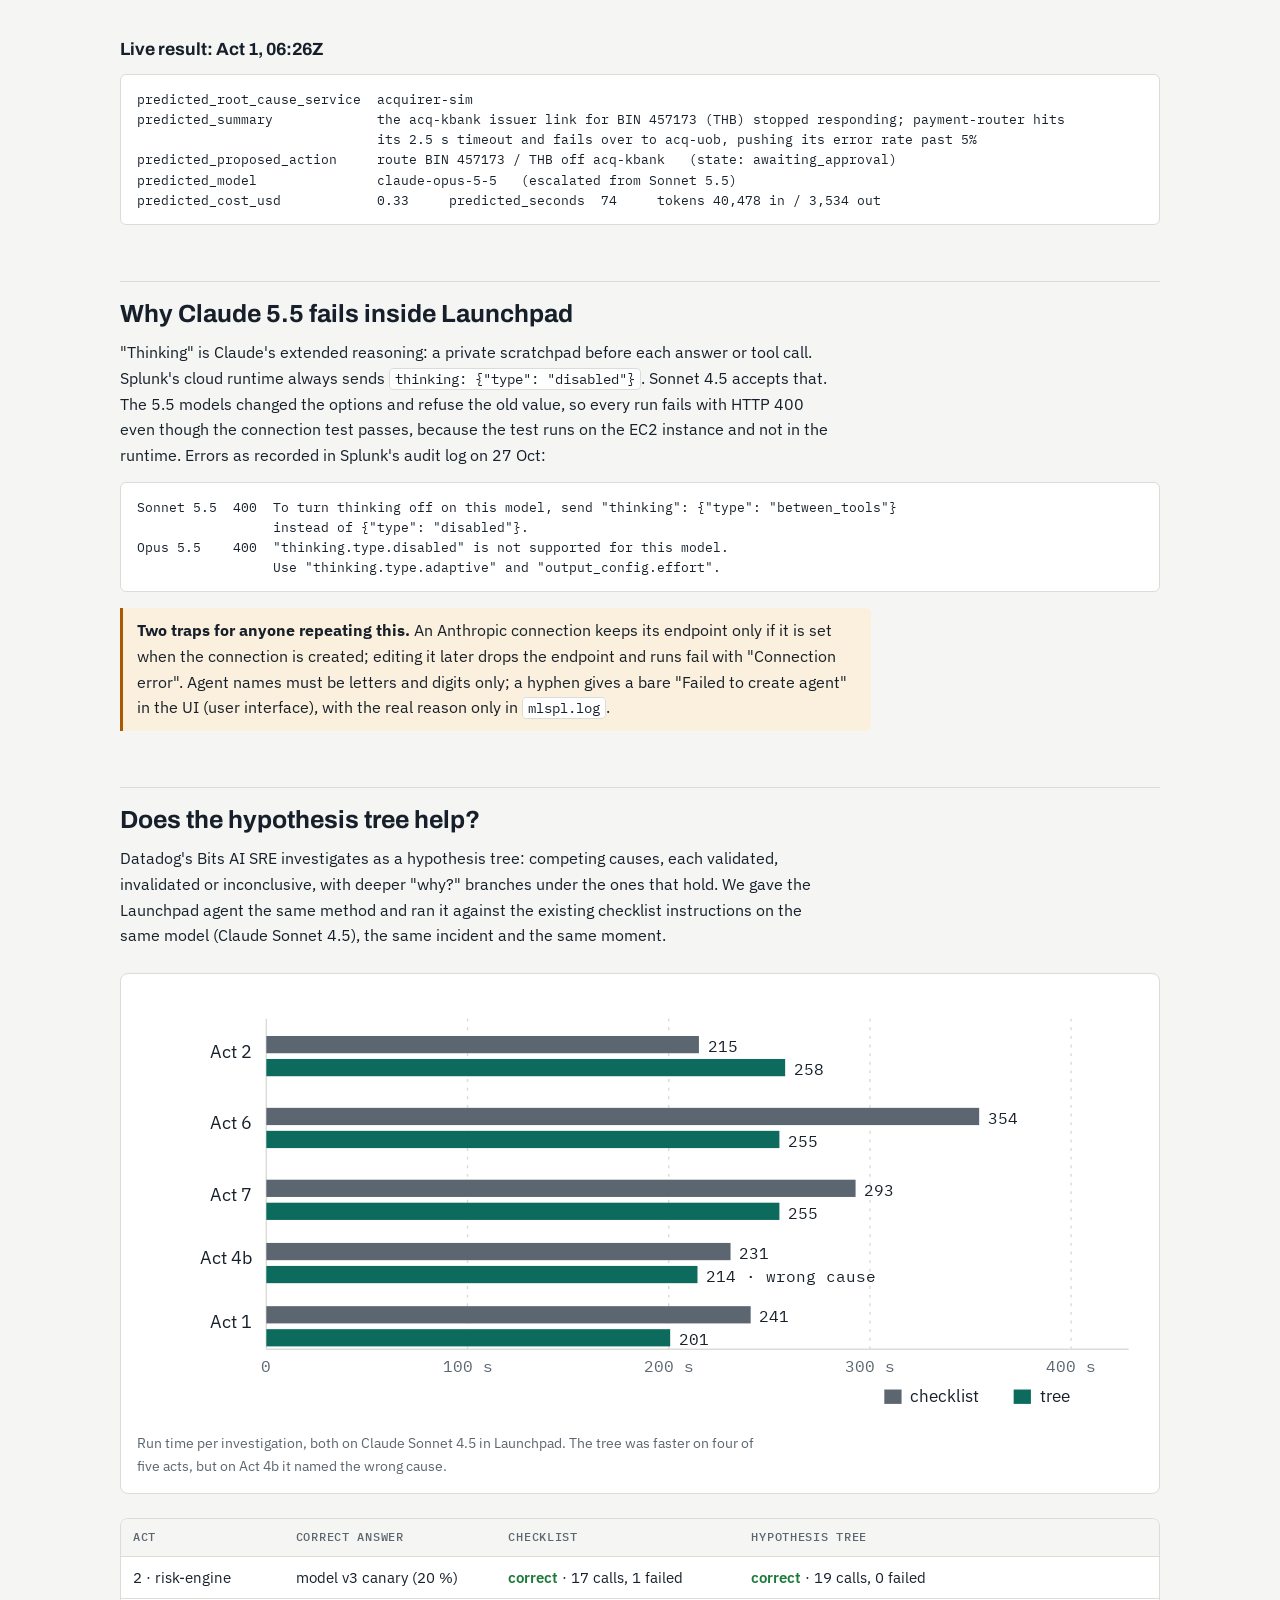
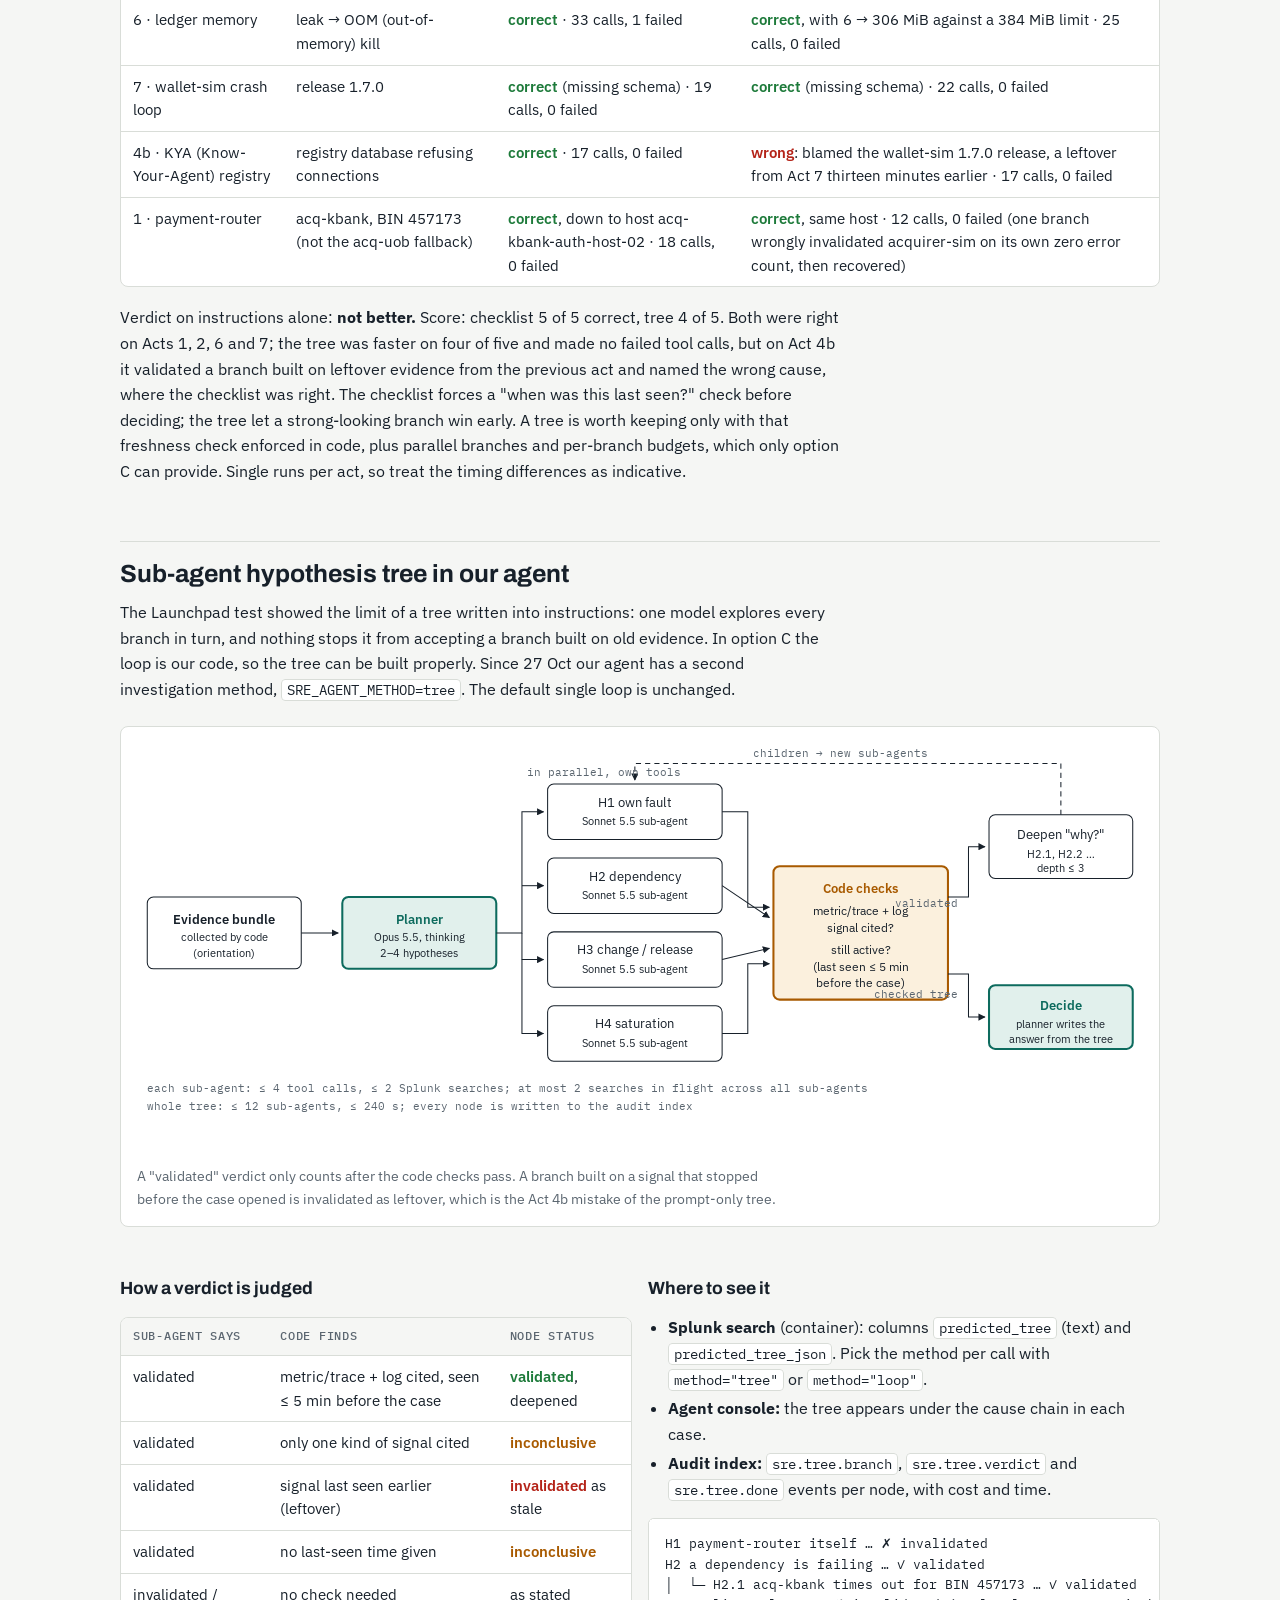
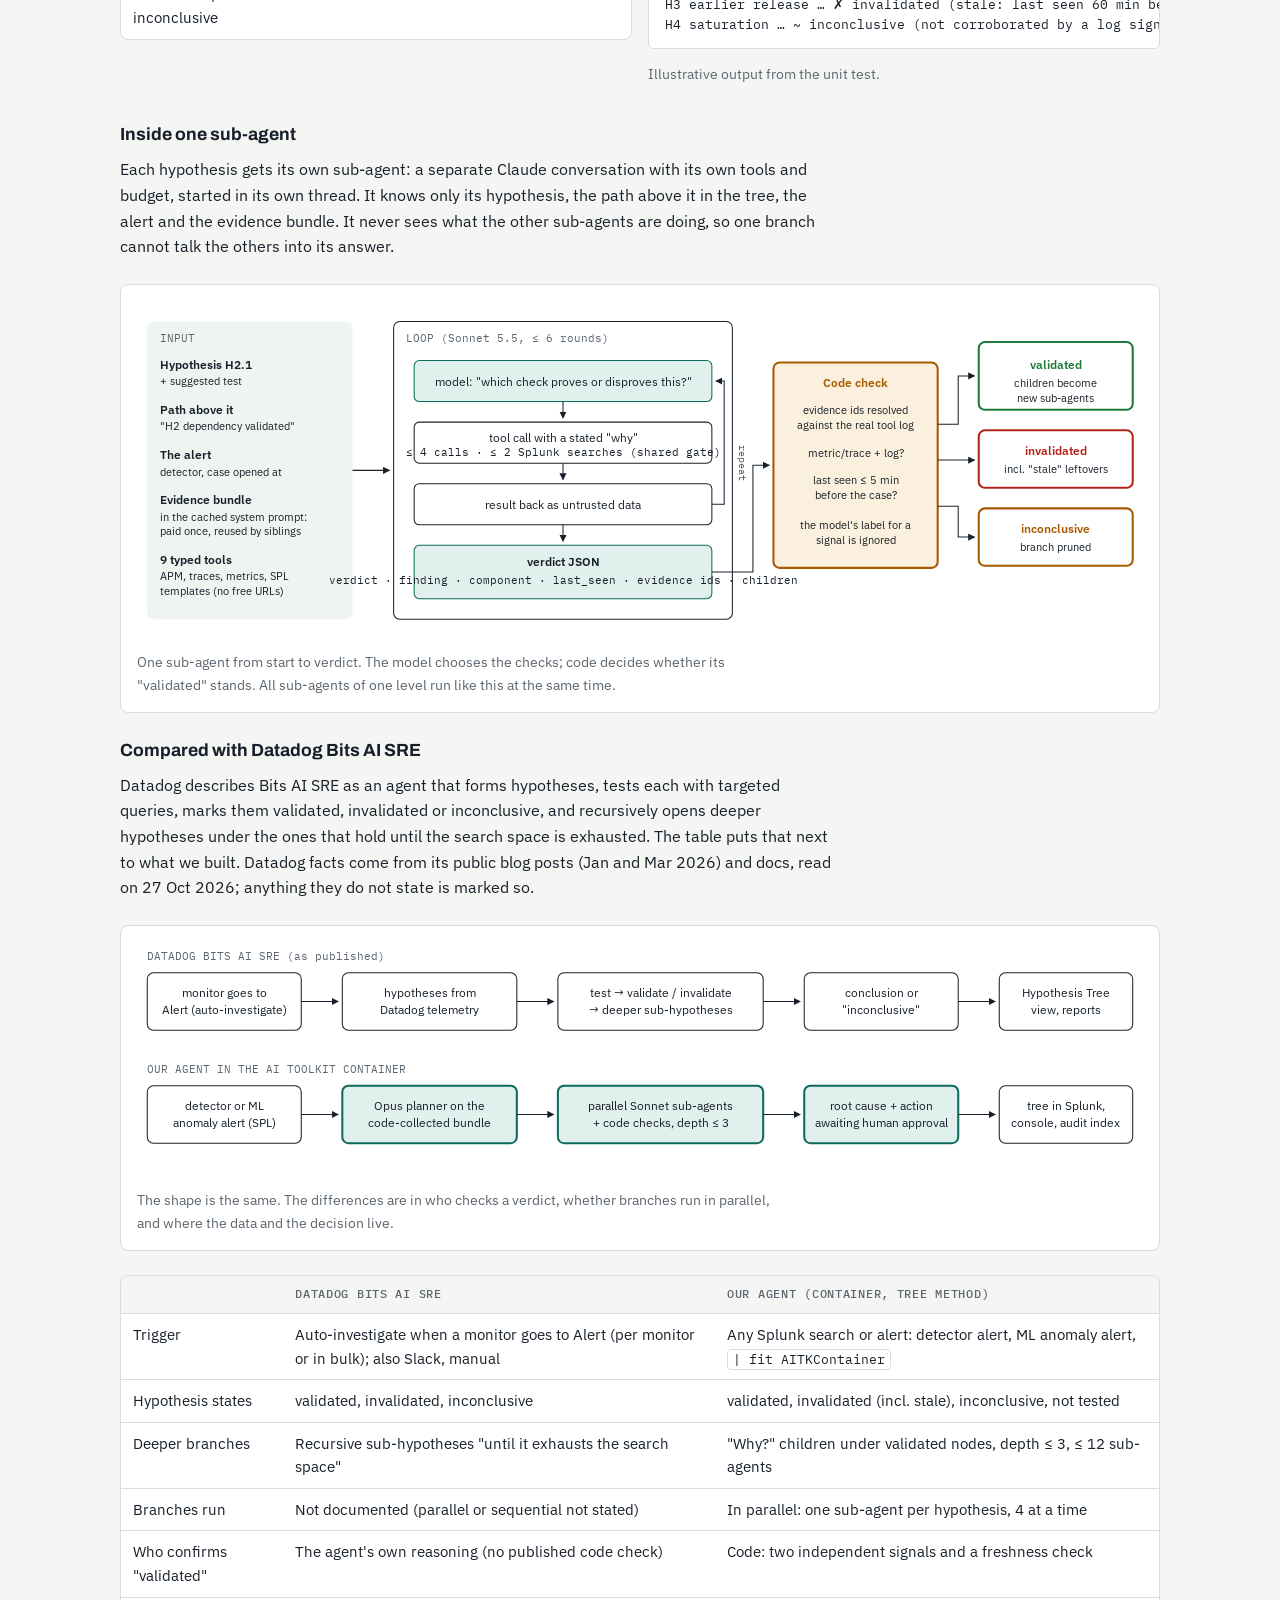
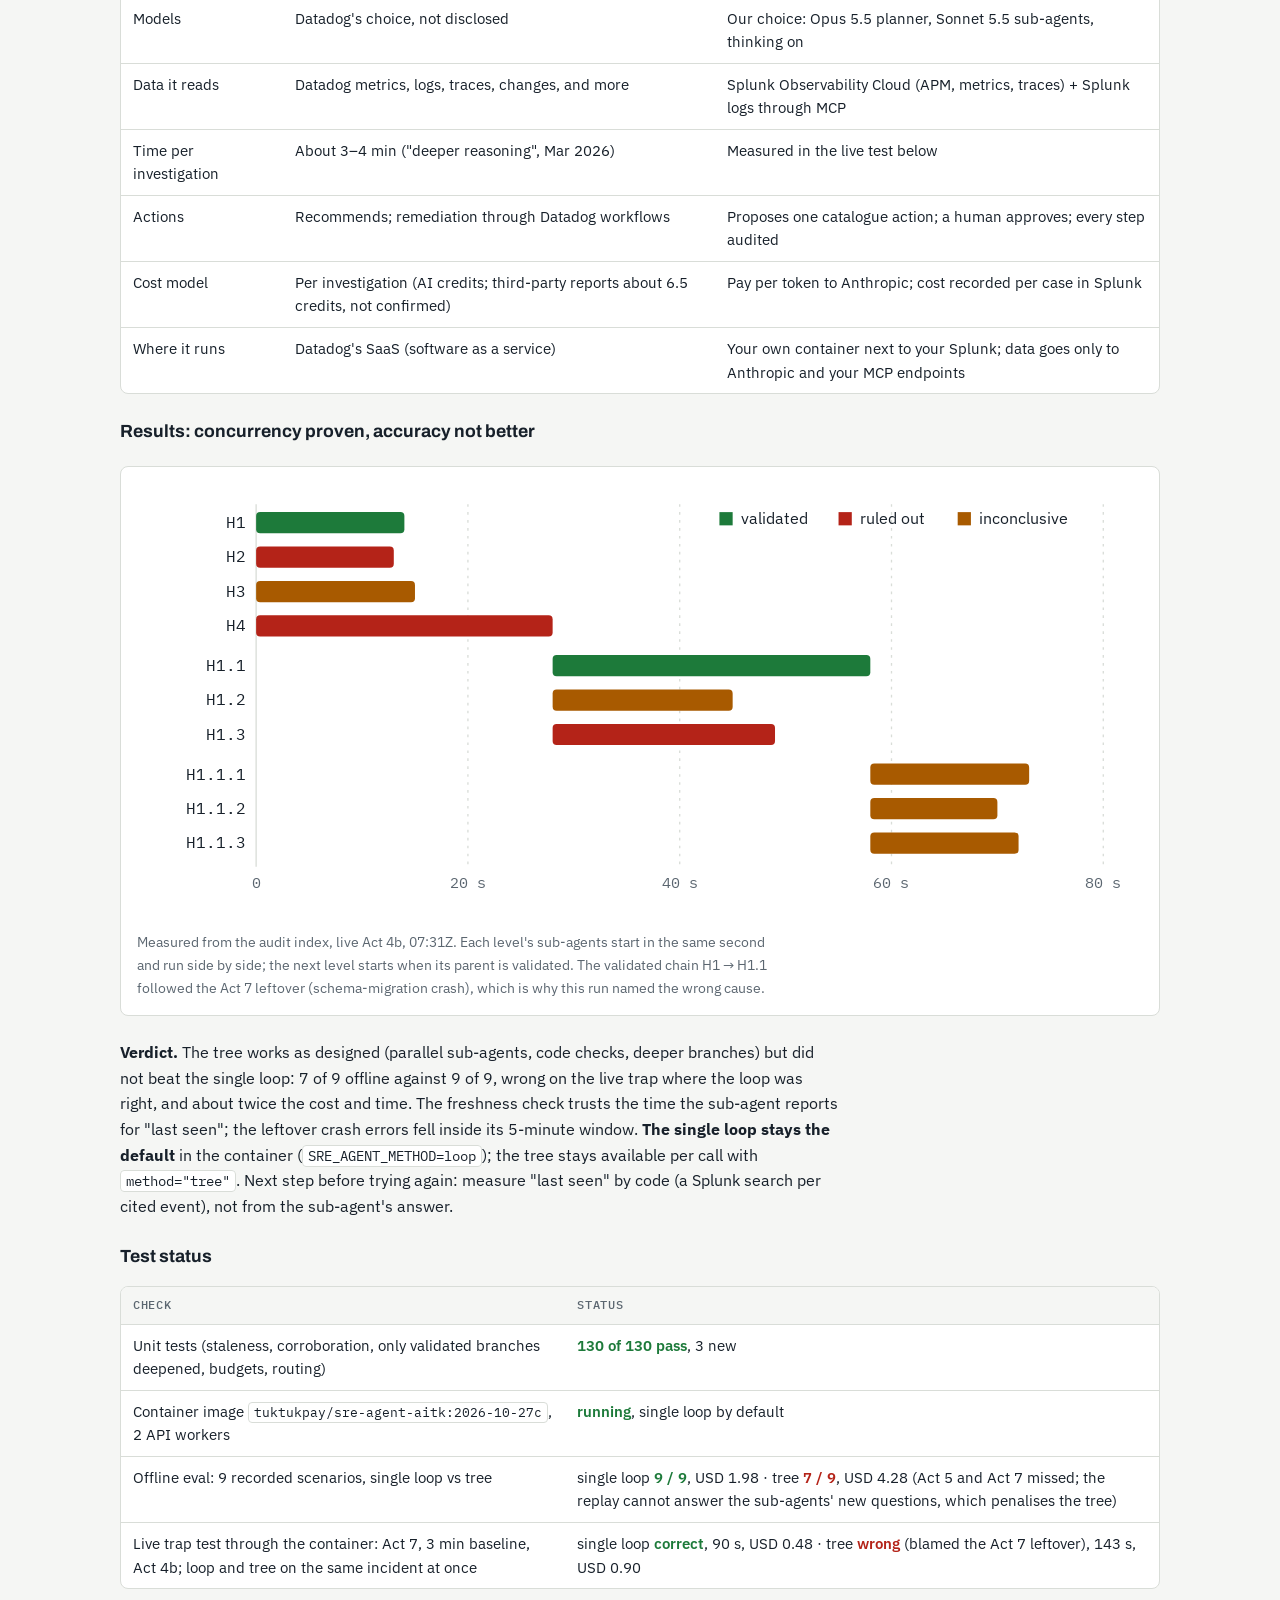
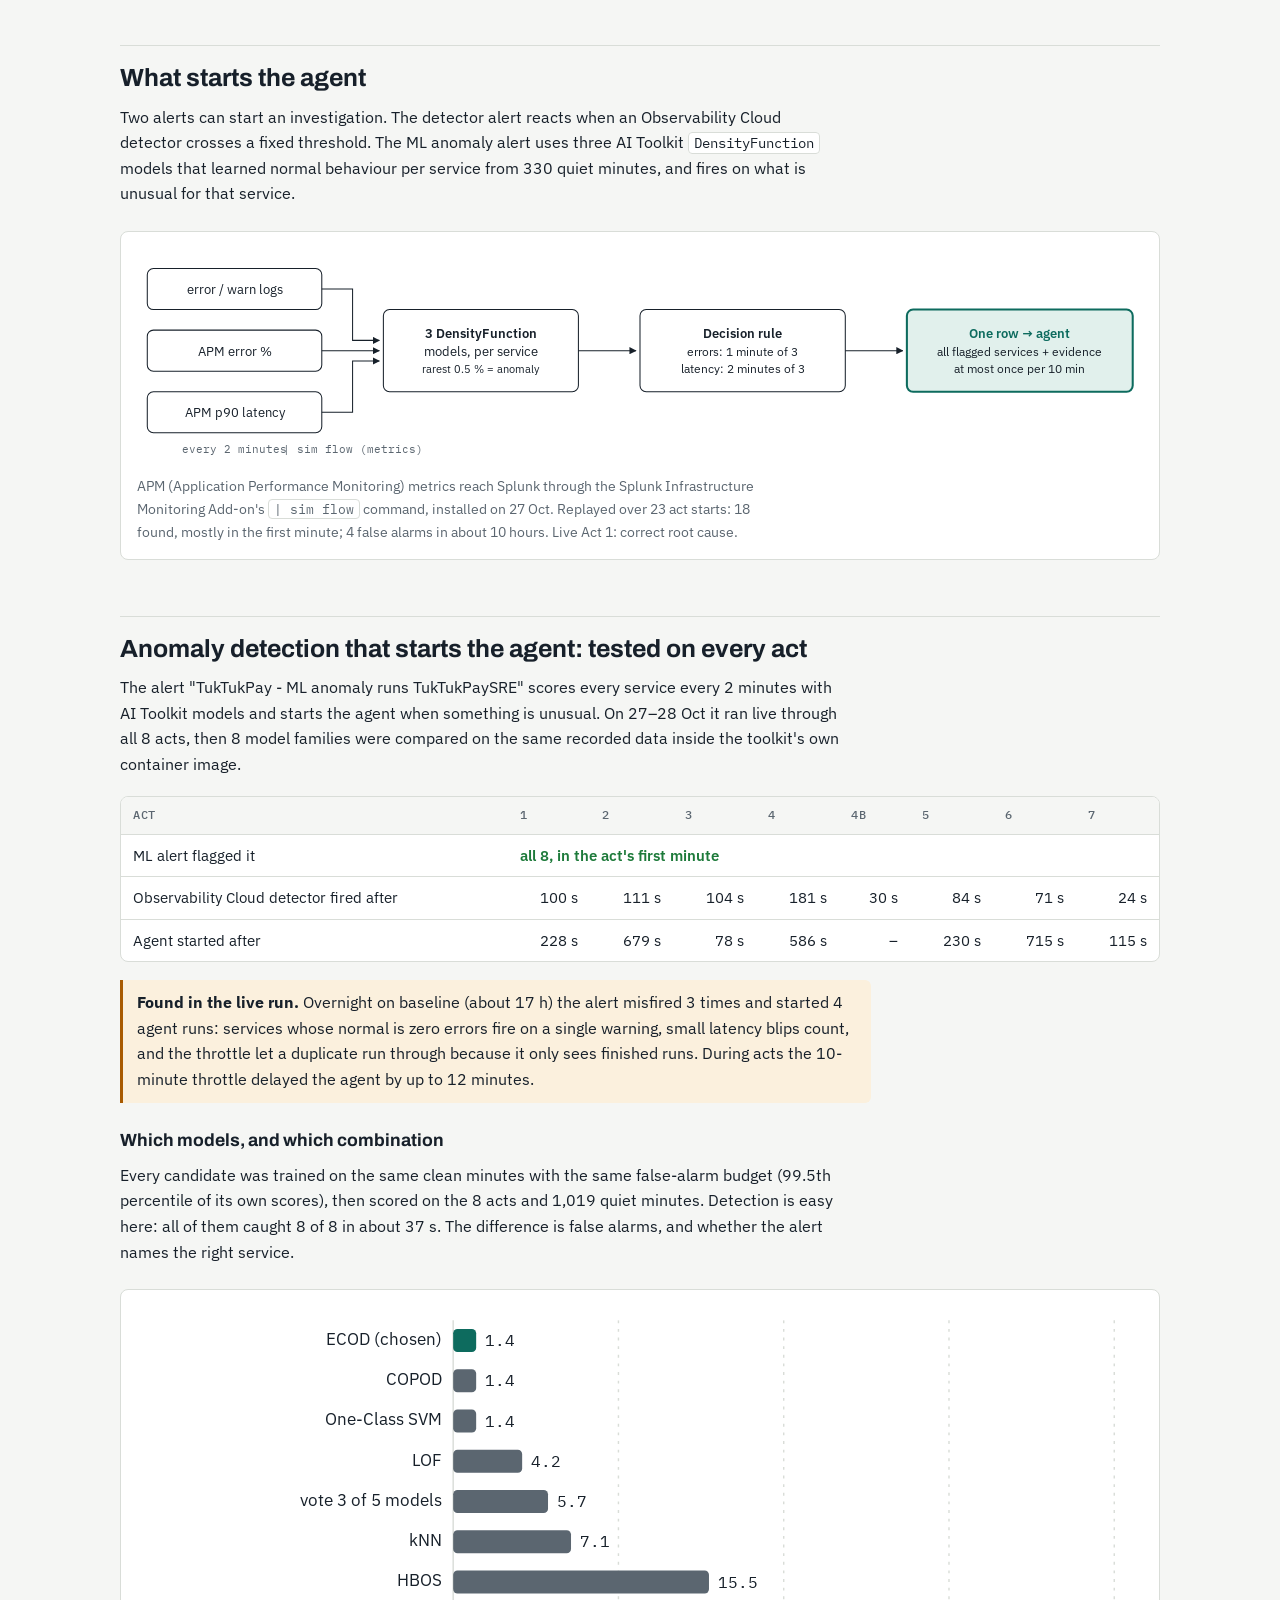
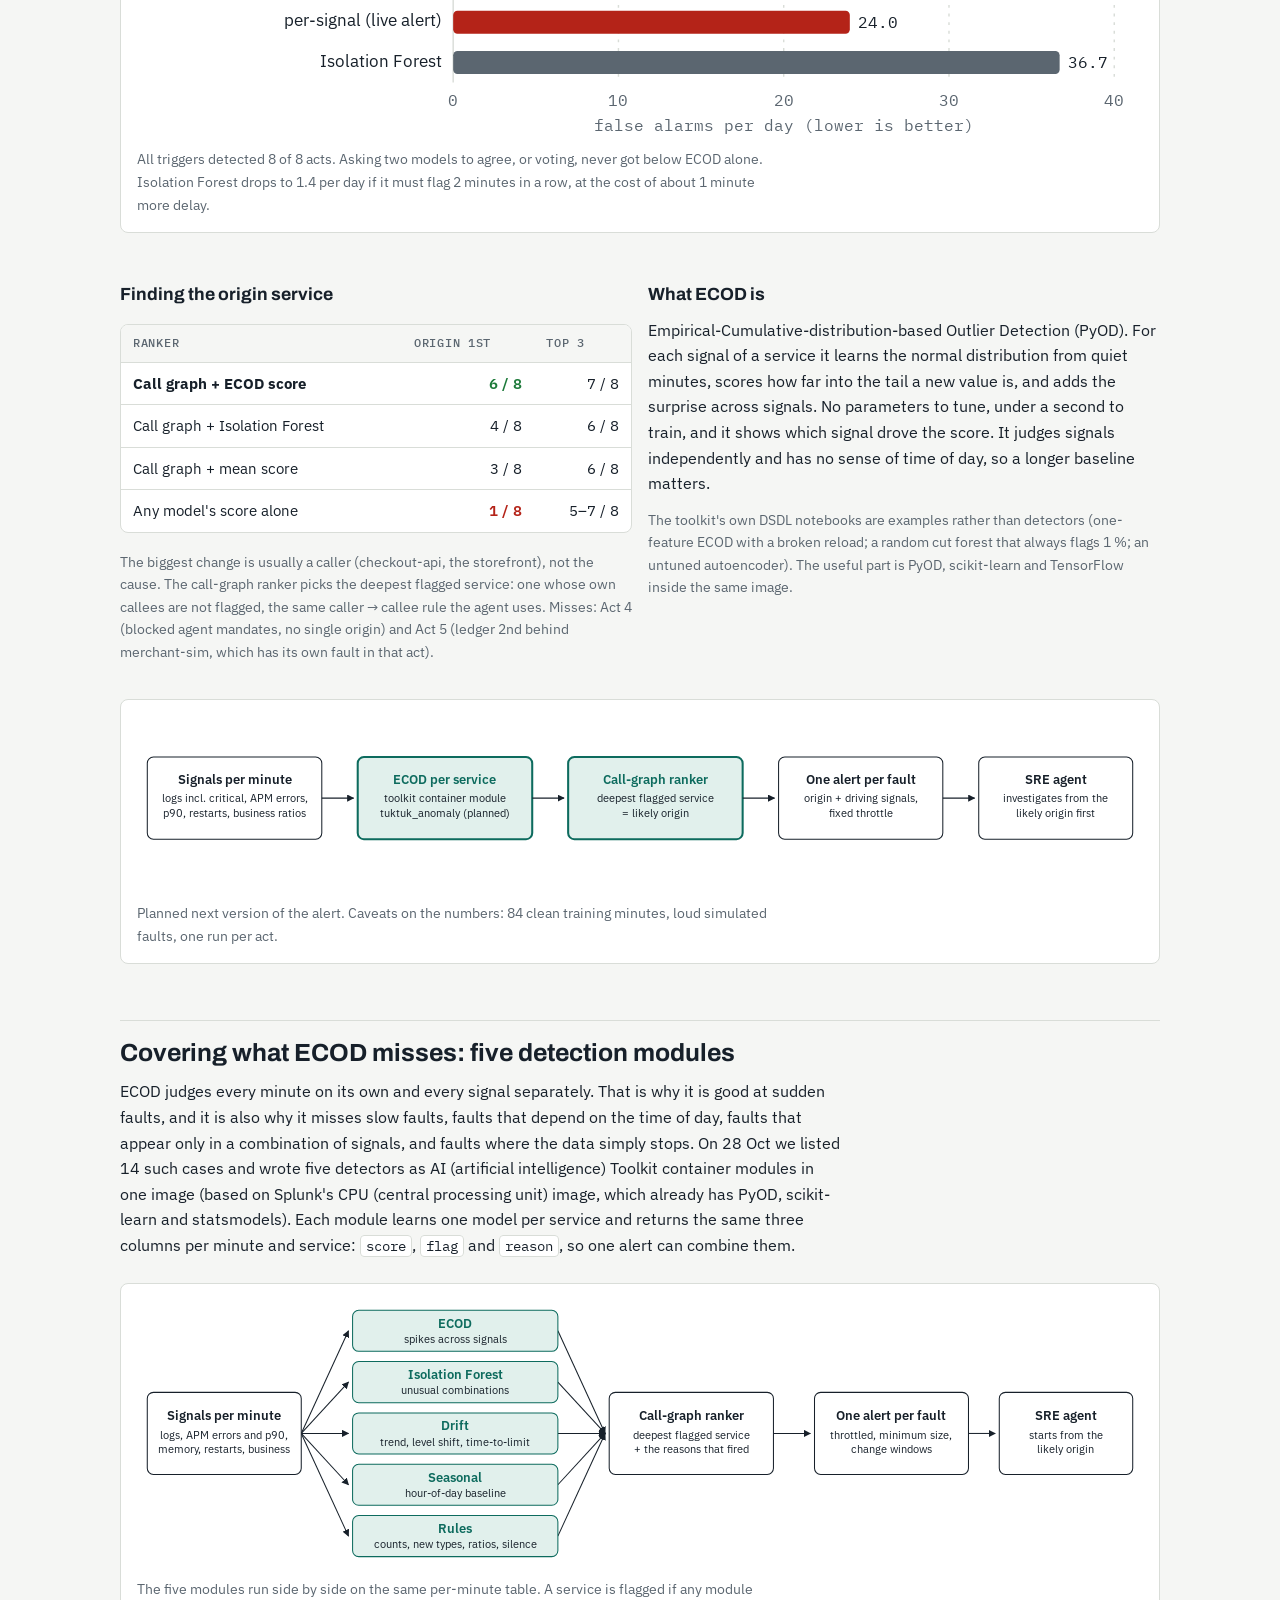
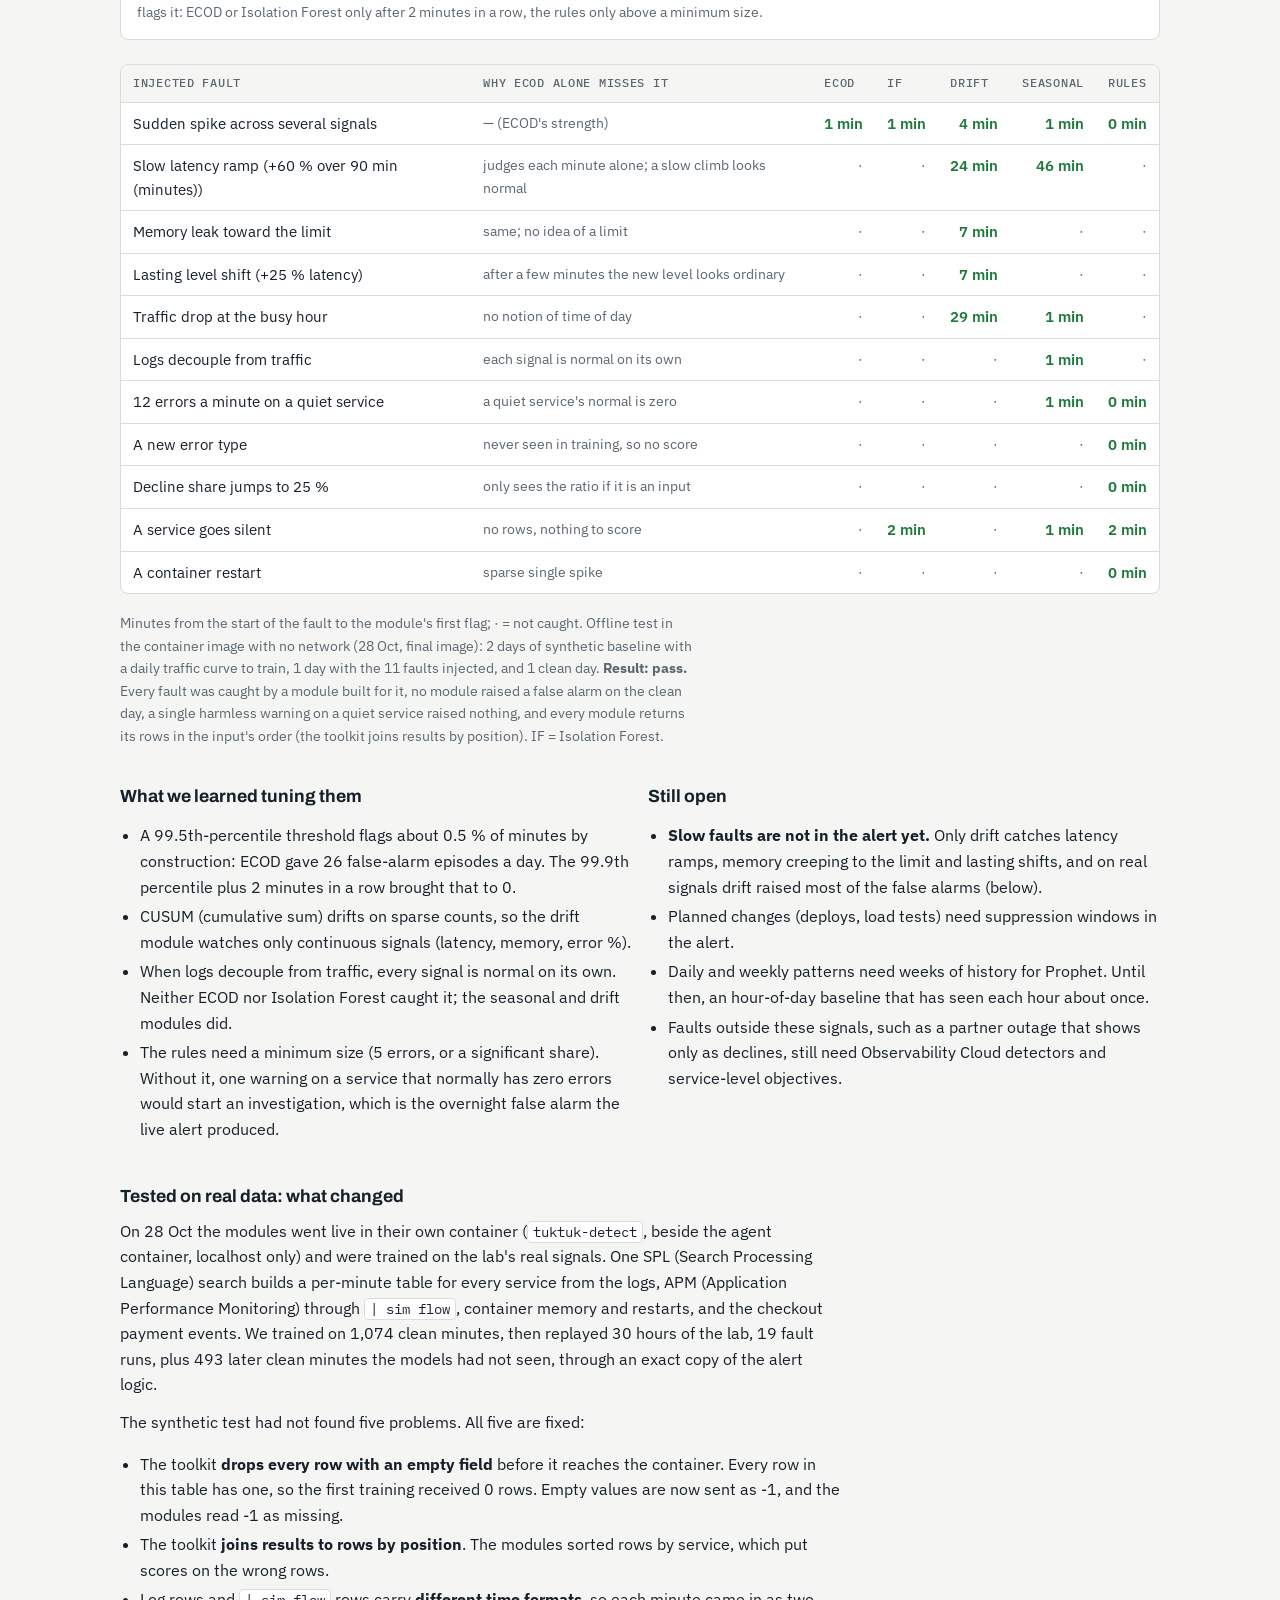
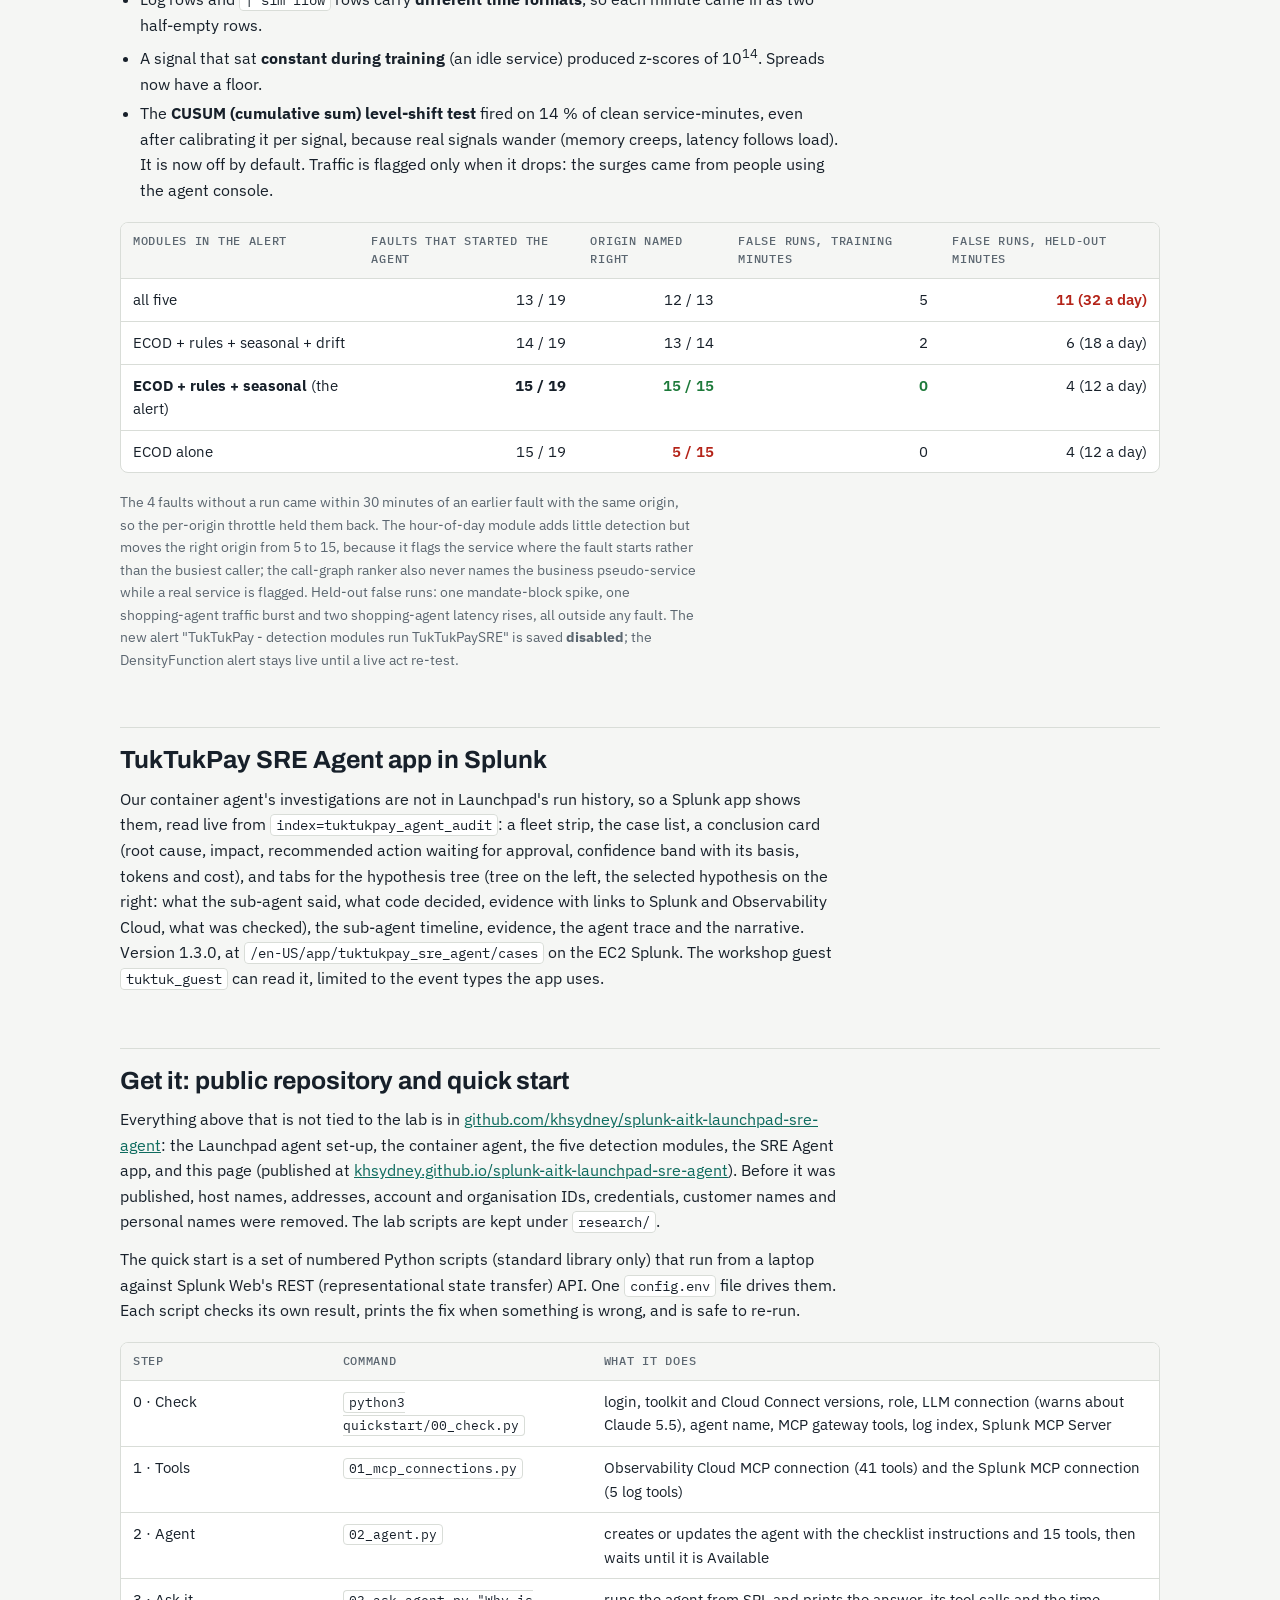
==== commit 598bd354: "Detection modules on real data: fixes found in the replay (empty fields dropped by the toolkit, posi" ====
--- a/docs/index.html
+++ b/docs/index.html
@@ -78,7 +78,7 @@
   <div class="eyebrow">TukTukPay · workshop war room · AI (artificial intelligence) Toolkit research · 28 Oct 2026</div>
   <h1>Where should the SRE agent run?</h1>
   <p class="lede">Three ways to run an LLM (large language model) SRE (site reliability engineering) agent from Splunk's AI Toolkit were built and tested on the TukTukPay EC2 (Elastic Compute Cloud) Splunk against live failure scenarios. One runs the agent we wrote, with Claude Opus 5.5, from a single line of SPL (Search Processing Language).</p>
-  <p class="small">New on 28 Oct: <a href="#coverage">five detection modules that cover what ECOD misses</a>, and the whole agent as a <a href="#get-it">public GitHub repository with a step-by-step quick start</a>.</p>
+  <p class="small">New on 28 Oct: <a href="#coverage">five detection modules that cover what ECOD misses</a>, <a href="#real-data">trained and replayed on real data</a>, and the whole agent as a <a href="#get-it">public GitHub repository with a step-by-step quick start</a>.</p>
 </header>
 
 <section>
@@ -743,20 +743,20 @@
 <div class="tbl"><table>
   <thead><tr><th>Injected fault</th><th>Why ECOD alone misses it</th><th>ECOD</th><th>IF</th><th>Drift</th><th>Seasonal</th><th>Rules</th></tr></thead>
   <tbody>
-    <tr><td>Sudden spike across several signals</td><td class="small">— (ECOD's strength)</td><td class="part">●</td><td></td><td></td><td></td><td class="part">●</td></tr>
-    <tr><td>Slow latency ramp (+60 % over 90 min (minutes))</td><td class="small">judges each minute alone; a slow climb looks normal</td><td></td><td></td><td class="part">●</td><td></td><td></td></tr>
-    <tr><td>Memory leak toward the limit</td><td class="small">same; no idea of a limit</td><td></td><td></td><td class="part">●</td><td></td><td></td></tr>
-    <tr><td>Lasting level shift (+25 % latency)</td><td class="small">after a few minutes the new level looks ordinary</td><td></td><td></td><td class="part">●</td><td></td><td></td></tr>
-    <tr><td>Traffic drop at the busy hour</td><td class="small">no notion of time of day</td><td></td><td></td><td></td><td class="part">●</td><td></td></tr>
-    <tr><td>Logs decouple from traffic</td><td class="small">each signal is normal on its own</td><td class="no">✗</td><td class="no">✗</td><td class="yes">✓</td><td class="yes">✓</td><td></td></tr>
-    <tr><td>12 errors a minute on a quiet service</td><td class="small">a quiet service's normal is zero</td><td class="part">●</td><td></td><td></td><td></td><td class="part">●</td></tr>
-    <tr><td>A new error type</td><td class="small">never seen in training, so no score</td><td></td><td></td><td></td><td></td><td class="part">●</td></tr>
-    <tr><td>Decline share jumps to 25 %</td><td class="small">only sees the ratio if it is an input</td><td class="part">●</td><td></td><td></td><td></td><td class="part">●</td></tr>
-    <tr><td>A service goes silent</td><td class="small">no rows, nothing to score</td><td></td><td class="yes">✓</td><td></td><td class="part">●</td><td class="part">●</td></tr>
-    <tr><td>A container restart</td><td class="small">sparse single spike</td><td></td><td></td><td></td><td></td><td class="part">●</td></tr>
-  </tbody>
-</table></div>
-<p class="small col">● the module built for that case · ✓ / ✗ recorded result for that module. Offline test in the container image with no network (28 Oct): 2 days of synthetic baseline with a daily traffic curve to train, 1 day with the 11 faults injected, and 1 clean day. <b>Result: pass.</b> One of the intended modules caught every fault, no module raised a false alarm on the clean day, and a single harmless warning on a quiet service raised nothing. IF = Isolation Forest.</p>
+    <tr><td>Sudden spike across several signals</td><td class="small">— (ECOD's strength)</td><td class="num"><span class="yes">1 min</span></td><td class="num"><span class="yes">1 min</span></td><td class="num"><span class="yes">4 min</span></td><td class="num"><span class="yes">1 min</span></td><td class="num"><span class="yes">0 min</span></td></tr>
+    <tr><td>Slow latency ramp (+60 % over 90 min (minutes))</td><td class="small">judges each minute alone; a slow climb looks normal</td><td class="num small">·</td><td class="num small">·</td><td class="num"><span class="yes">24 min</span></td><td class="num"><span class="yes">46 min</span></td><td class="num small">·</td></tr>
+    <tr><td>Memory leak toward the limit</td><td class="small">same; no idea of a limit</td><td class="num small">·</td><td class="num small">·</td><td class="num"><span class="yes">7 min</span></td><td class="num small">·</td><td class="num small">·</td></tr>
+    <tr><td>Lasting level shift (+25 % latency)</td><td class="small">after a few minutes the new level looks ordinary</td><td class="num small">·</td><td class="num small">·</td><td class="num"><span class="yes">7 min</span></td><td class="num small">·</td><td class="num small">·</td></tr>
+    <tr><td>Traffic drop at the busy hour</td><td class="small">no notion of time of day</td><td class="num small">·</td><td class="num small">·</td><td class="num"><span class="yes">29 min</span></td><td class="num"><span class="yes">1 min</span></td><td class="num small">·</td></tr>
+    <tr><td>Logs decouple from traffic</td><td class="small">each signal is normal on its own</td><td class="num small">·</td><td class="num small">·</td><td class="num small">·</td><td class="num"><span class="yes">1 min</span></td><td class="num small">·</td></tr>
+    <tr><td>12 errors a minute on a quiet service</td><td class="small">a quiet service's normal is zero</td><td class="num small">·</td><td class="num small">·</td><td class="num small">·</td><td class="num"><span class="yes">1 min</span></td><td class="num"><span class="yes">0 min</span></td></tr>
+    <tr><td>A new error type</td><td class="small">never seen in training, so no score</td><td class="num small">·</td><td class="num small">·</td><td class="num small">·</td><td class="num small">·</td><td class="num"><span class="yes">0 min</span></td></tr>
+    <tr><td>Decline share jumps to 25 %</td><td class="small">only sees the ratio if it is an input</td><td class="num small">·</td><td class="num small">·</td><td class="num small">·</td><td class="num small">·</td><td class="num"><span class="yes">0 min</span></td></tr>
+    <tr><td>A service goes silent</td><td class="small">no rows, nothing to score</td><td class="num small">·</td><td class="num"><span class="yes">2 min</span></td><td class="num small">·</td><td class="num"><span class="yes">1 min</span></td><td class="num"><span class="yes">2 min</span></td></tr>
+    <tr><td>A container restart</td><td class="small">sparse single spike</td><td class="num small">·</td><td class="num small">·</td><td class="num small">·</td><td class="num small">·</td><td class="num"><span class="yes">0 min</span></td></tr>
+  </tbody>
+</table></div>
+<p class="small col">Minutes from the start of the fault to the module's first flag; · = not caught. Offline test in the container image with no network (28 Oct, final image): 2 days of synthetic baseline with a daily traffic curve to train, 1 day with the 11 faults injected, and 1 clean day. <b>Result: pass.</b> Every fault was caught by a module built for it, no module raised a false alarm on the clean day, a single harmless warning on a quiet service raised nothing, and every module returns its rows in the input's order (the toolkit joins results by position). IF = Isolation Forest.</p>
 
 <div class="two">
 <div>
@@ -771,13 +771,36 @@
 <div>
 <h3>Still open</h3>
 <ul>
-  <li><b>Not yet live.</b> The modules have been tested only on synthetic data. Next: run the container beside the agent container, train on real quiet hours, create the new alert disabled, replay the acts, then switch over and retire the three DensityFunction models.</li>
+  <li><b>Slow faults are not in the alert yet.</b> Only drift catches latency ramps, memory creeping to the limit and lasting shifts, and on real signals drift raised most of the false alarms (below).</li>
   <li>Planned changes (deploys, load tests) need suppression windows in the alert.</li>
-  <li>Daily and weekly patterns need weeks of history for Prophet. Until then, an hour-of-day baseline.</li>
+  <li>Daily and weekly patterns need weeks of history for Prophet. Until then, an hour-of-day baseline that has seen each hour about once.</li>
   <li>Faults outside these signals, such as a partner outage that shows only as declines, still need Observability Cloud detectors and service-level objectives.</li>
 </ul>
 </div>
 </div>
+
+<h3 id="real-data">Tested on real data: what changed</h3>
+<div class="col">
+<p>On 28 Oct the modules went live in their own container (<code>tuktuk-detect</code>, beside the agent container, localhost only) and were trained on the lab's real signals. One SPL (Search Processing Language) search builds a per-minute table for every service from the logs, APM (Application Performance Monitoring) through <code>| sim flow</code>, container memory and restarts, and the checkout payment events. We trained on 1,074 clean minutes, then replayed 30 hours of the lab, 19 fault runs, plus 493 later clean minutes the models had not seen, through an exact copy of the alert logic.</p>
+<p>The synthetic test had not found five problems. All five are fixed:</p>
+<ul>
+  <li>The toolkit <b>drops every row with an empty field</b> before it reaches the container. Every row in this table has one, so the first training received 0 rows. Empty values are now sent as -1, and the modules read -1 as missing.</li>
+  <li>The toolkit <b>joins results to rows by position</b>. The modules sorted rows by service, which put scores on the wrong rows.</li>
+  <li>Log rows and <code>| sim flow</code> rows carry <b>different time formats</b>, so each minute came in as two half-empty rows.</li>
+  <li>A signal that sat <b>constant during training</b> (an idle service) produced z-scores of 10<sup>14</sup>. Spreads now have a floor.</li>
+  <li>The <b>CUSUM (cumulative sum) level-shift test</b> fired on 14 % of clean service-minutes, even after calibrating it per signal, because real signals wander (memory creeps, latency follows load). It is now off by default. Traffic is flagged only when it drops: the surges came from people using the agent console.</li>
+</ul>
+</div>
+<div class="tbl"><table>
+  <thead><tr><th>Modules in the alert</th><th>Faults that started the agent</th><th>Origin named right</th><th>False runs, training minutes</th><th>False runs, held-out minutes</th></tr></thead>
+  <tbody>
+    <tr><td>all five</td><td class="num">13 / 19</td><td class="num">12 / 13</td><td class="num">5</td><td class="num"><span class="no">11 (32 a day)</span></td></tr>
+    <tr><td>ECOD + rules + seasonal + drift</td><td class="num">14 / 19</td><td class="num">13 / 14</td><td class="num">2</td><td class="num">6 (18 a day)</td></tr>
+    <tr><td><b>ECOD + rules + seasonal</b> (the alert)</td><td class="num"><b>15 / 19</b></td><td class="num"><span class="yes">15 / 15</span></td><td class="num"><span class="yes">0</span></td><td class="num">4 (12 a day)</td></tr>
+    <tr><td>ECOD alone</td><td class="num">15 / 19</td><td class="num"><span class="no">5 / 15</span></td><td class="num">0</td><td class="num">4 (12 a day)</td></tr>
+  </tbody>
+</table></div>
+<p class="small col">The 4 faults without a run came within 30 minutes of an earlier fault with the same origin, so the per-origin throttle held them back. The hour-of-day module adds little detection but moves the right origin from 5 to 15, because it flags the service where the fault starts rather than the busiest caller; the call-graph ranker also never names the business pseudo-service while a real service is flagged. Held-out false runs: one mandate-block spike, one shopping-agent traffic burst and two shopping-agent latency rises, all outside any fault. The new alert "TukTukPay - detection modules run TukTukPaySRE" is saved <b>disabled</b>; the DensityFunction alert stays live until a live act re-test.</p>
 
 <h2 id="sre-app">TukTukPay SRE Agent app in Splunk</h2>
 <div class="col">
@@ -809,7 +832,7 @@
   <li><b>Workshop story: show A and C together.</b> Launchpad with Claude Sonnet 4.5 and the checklist instructions is the product as the customer would get it; the container agent shows how far a customer can take it with their own agent, model and governance, still started from Splunk.</li>
   <li><b>Keep the checklist instructions in Launchpad.</b> The tree did not beat them there and failed once on stale evidence. The code-checked tree with parallel sub-agents is now built into our agent (see <a href="#subagents">Sub-agent hypothesis tree</a>); tested on 27 Oct, it was less accurate than the single loop (7/9 offline, wrong on the Act 7 → 4b trap) at twice the cost, so the single loop stays the default. Retry only after "last seen" is measured by code.</li>
   <li><b>Drop option B for now.</b> Revisit only if Splunk confirms custom LLM connections for Launchpad agents; it would also need a public endpoint restricted to the runtime's address.</li>
-  <li><b>Detection:</b> replace the per-signal alert with the five modules (ECOD for sudden faults, drift, seasonal and rules for what ECOD misses, Isolation Forest kept as a second opinion) plus the call-graph ranker; train on clean real hours; fix the throttle (marker at start, per fault). The modules passed the offline coverage test (<a href="#coverage">see above</a>); re-run all acts live before switching over.</li>
+  <li><b>Detection:</b> switch to ECOD + rules + the hour-of-day baseline with the call-graph ranker (<a href="#real-data">replay</a>: origin right in 15 of 15, no false runs on training minutes) after one live act re-test; keep drift and Isolation Forest trained but out of the alert until slow-fault detection is quiet on real signals; retrain weekly as the hour-of-day baseline fills in.</li>
   <li><b>Report to the AI Toolkit team:</b> the runtime's fixed <code>thinking: disabled</code> blocks current Claude models; the "Run AI Agent" alert action never passes alert fields to the agent.</li>
 </ol>
 </div>
@@ -824,7 +847,7 @@
     <tr><td>Container <code>llmgw</code> (LiteLLM)</td><td>EC2, <code>127.0.0.1:8443</code></td><td>running, not reachable from outside</td></tr>
     <tr><td>Launchpad agents</td><td><code>TukTukPaySRE</code> (GPT-OSS), <code>TukTukPaySREClaude</code> (tree), <code>TukTukPaySREClaudeChecklist</code></td><td>available</td></tr>
     <tr><td>ML anomaly alert</td><td>saved search, Splunk_ML_Toolkit app (three DensityFunction models)</td><td>enabled</td></tr>
-    <tr><td>Detection modules image <code>anomaly-aitk:2026-10-28</code></td><td>EC2 (built)</td><td>tested offline; not yet running as a container</td></tr>
+    <tr><td>Container <code>tuktuk-detect</code></td><td>EC2, <code>127.0.0.1:5001</code>, image <code>anomaly-aitk:2026-10-28i</code></td><td>running; five models trained on real data (28 Oct); their alert saved disabled</td></tr>
     <tr><td>Public repository and quick start</td><td>GitHub <code>khsydney/splunk-aitk-launchpad-sre-agent</code></td><td>published; quick start tested 28 Oct</td></tr>
   </tbody>
 </table></div>
